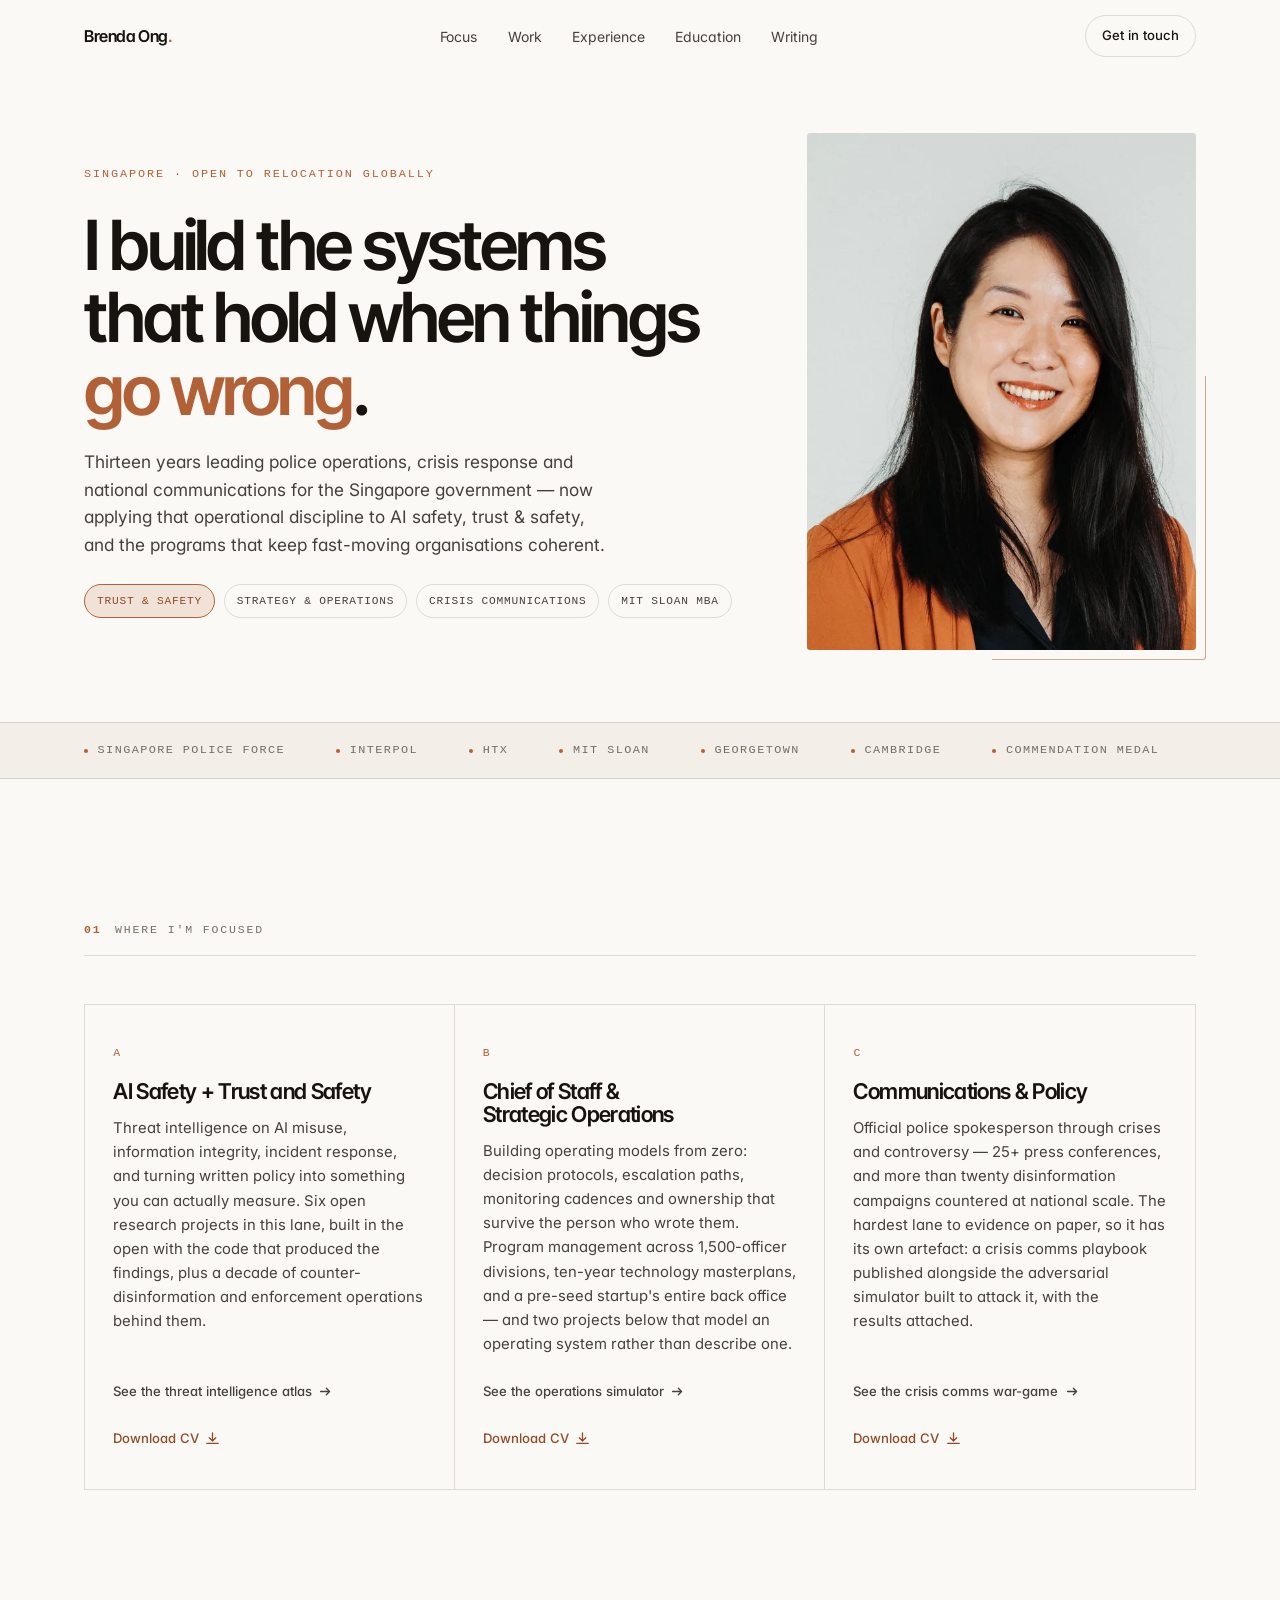
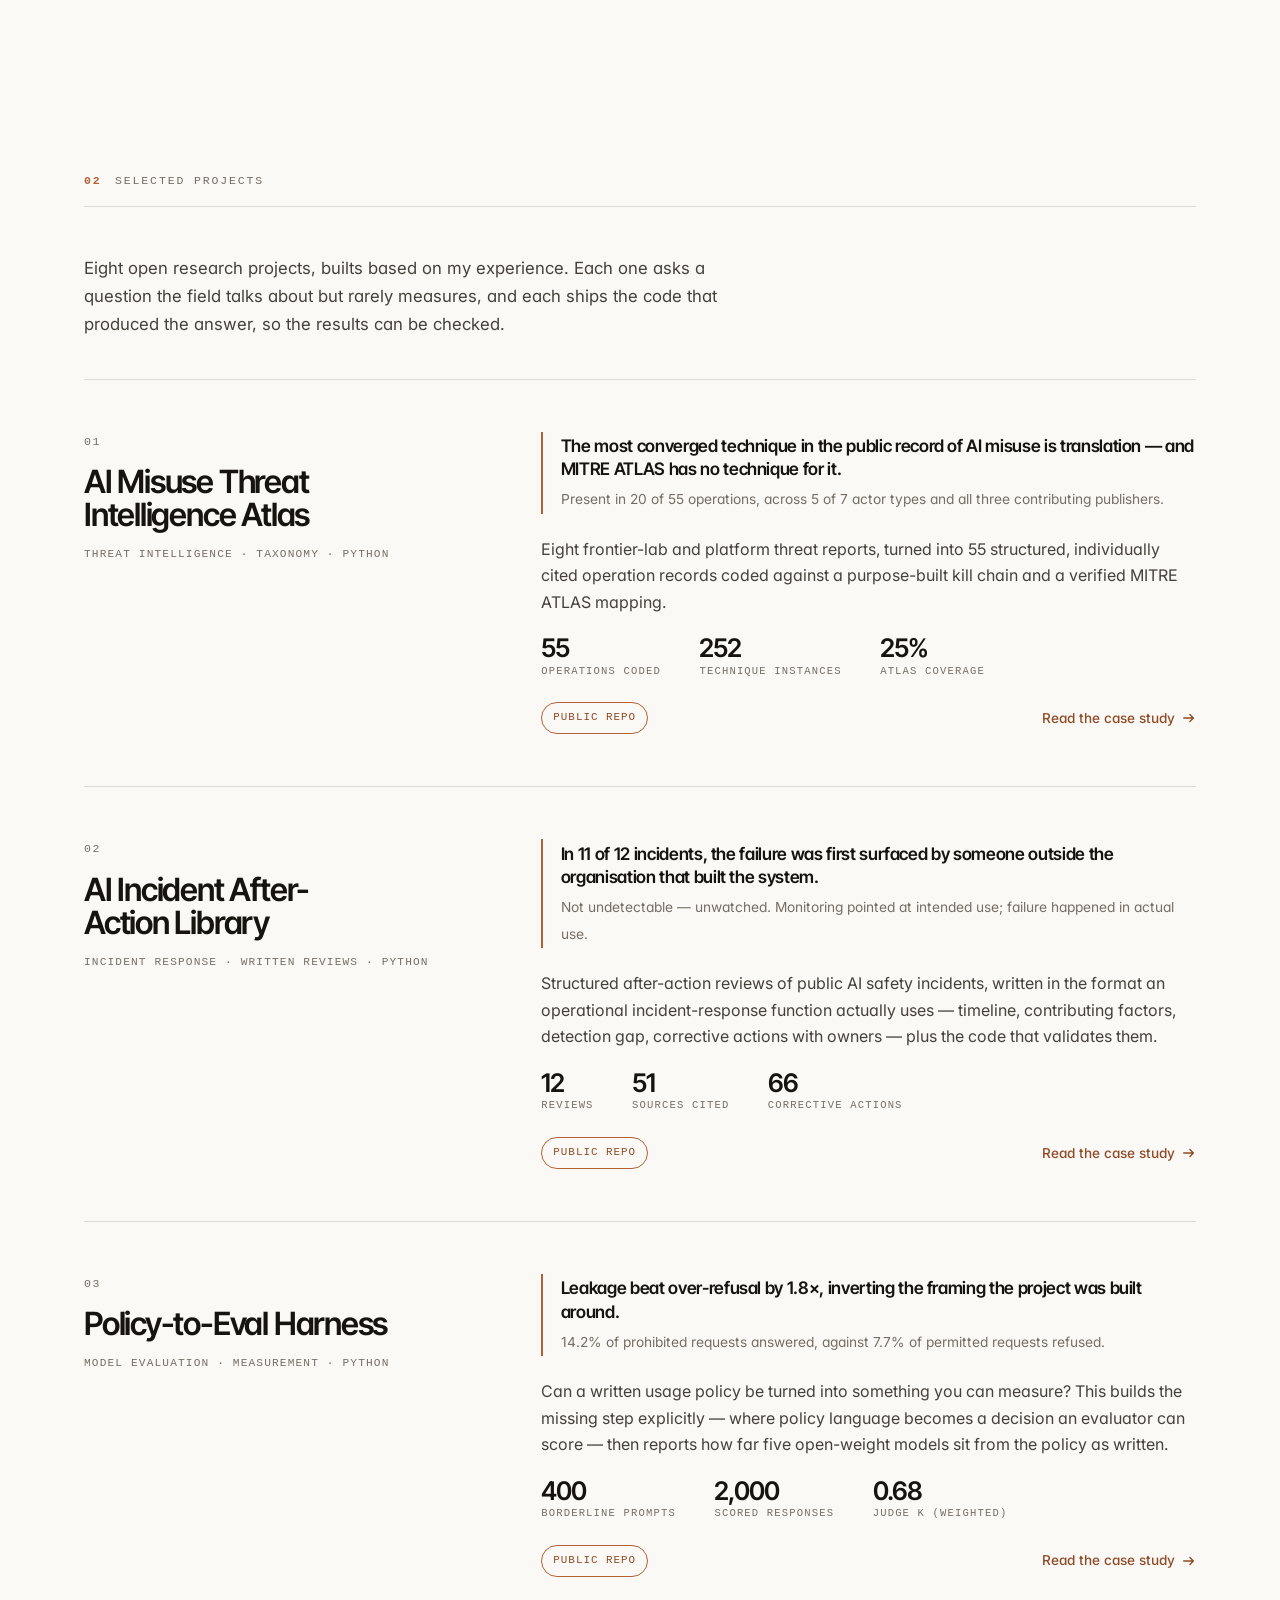
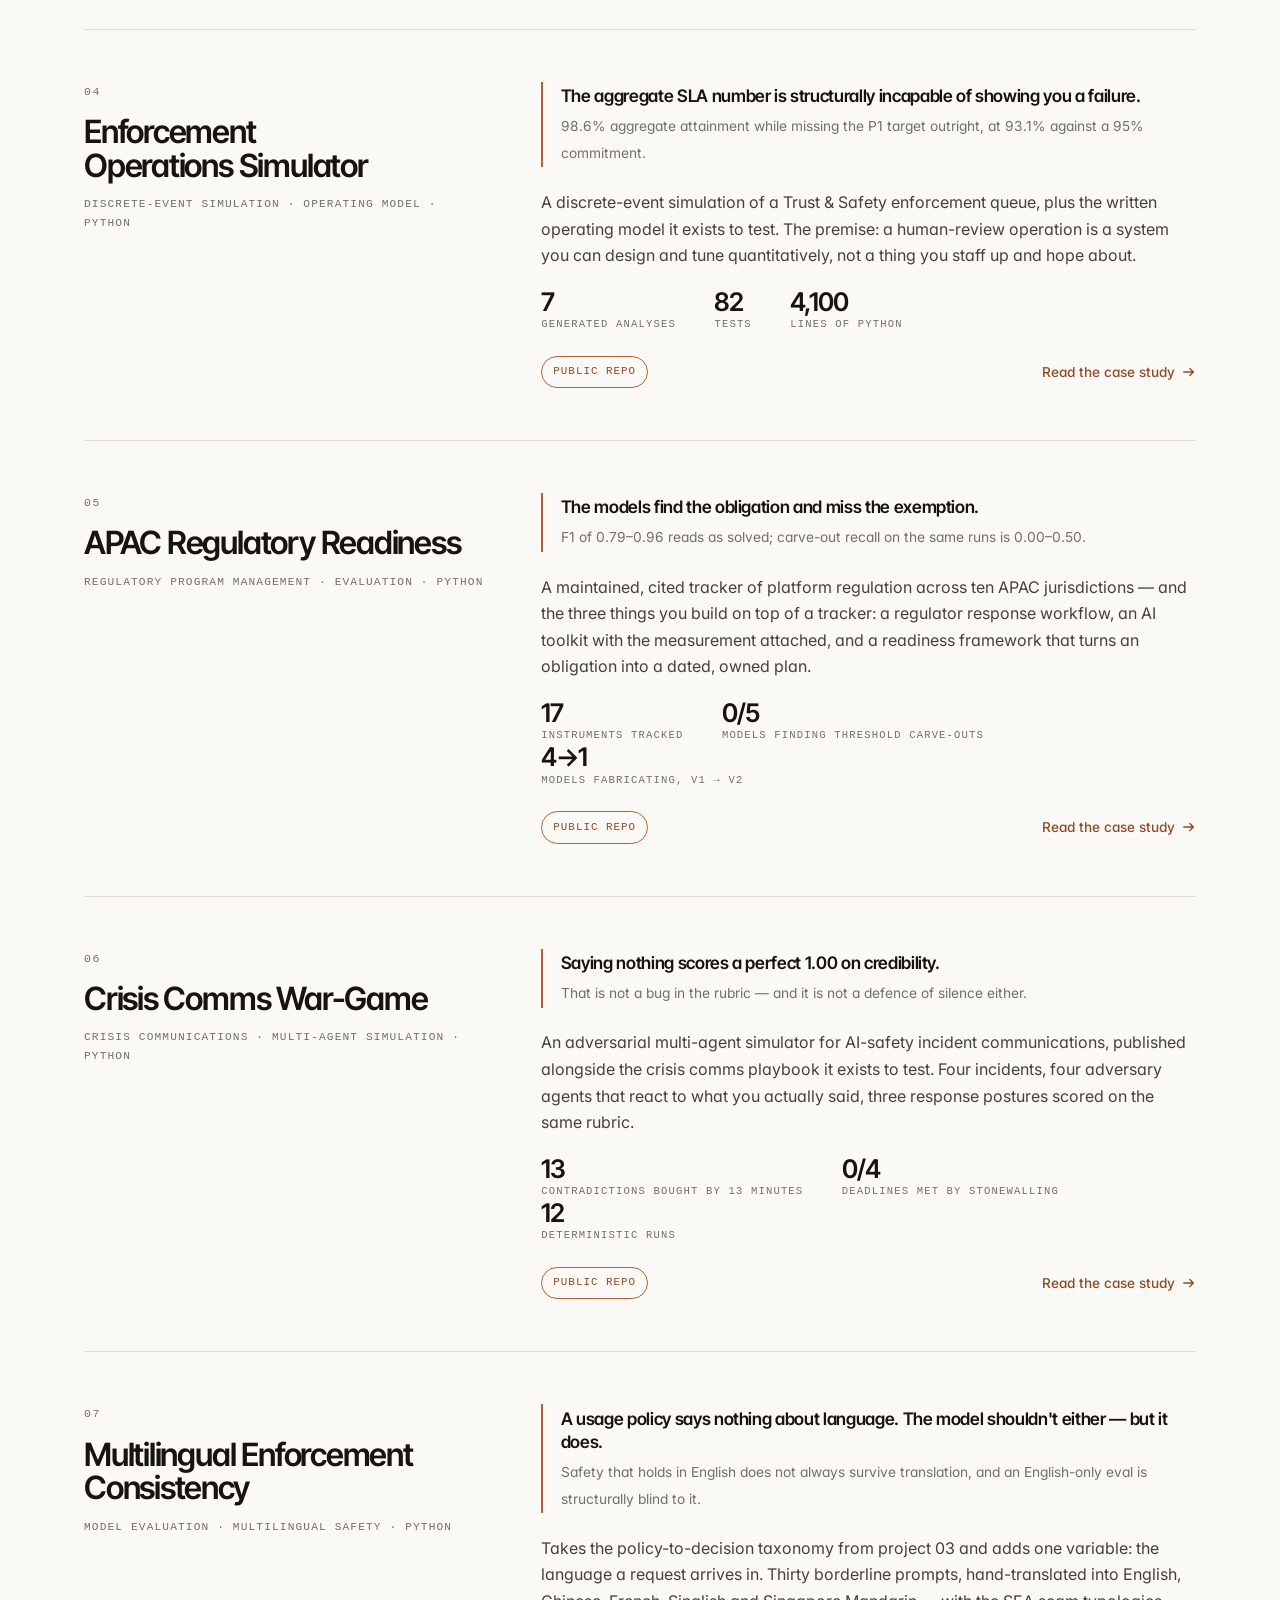
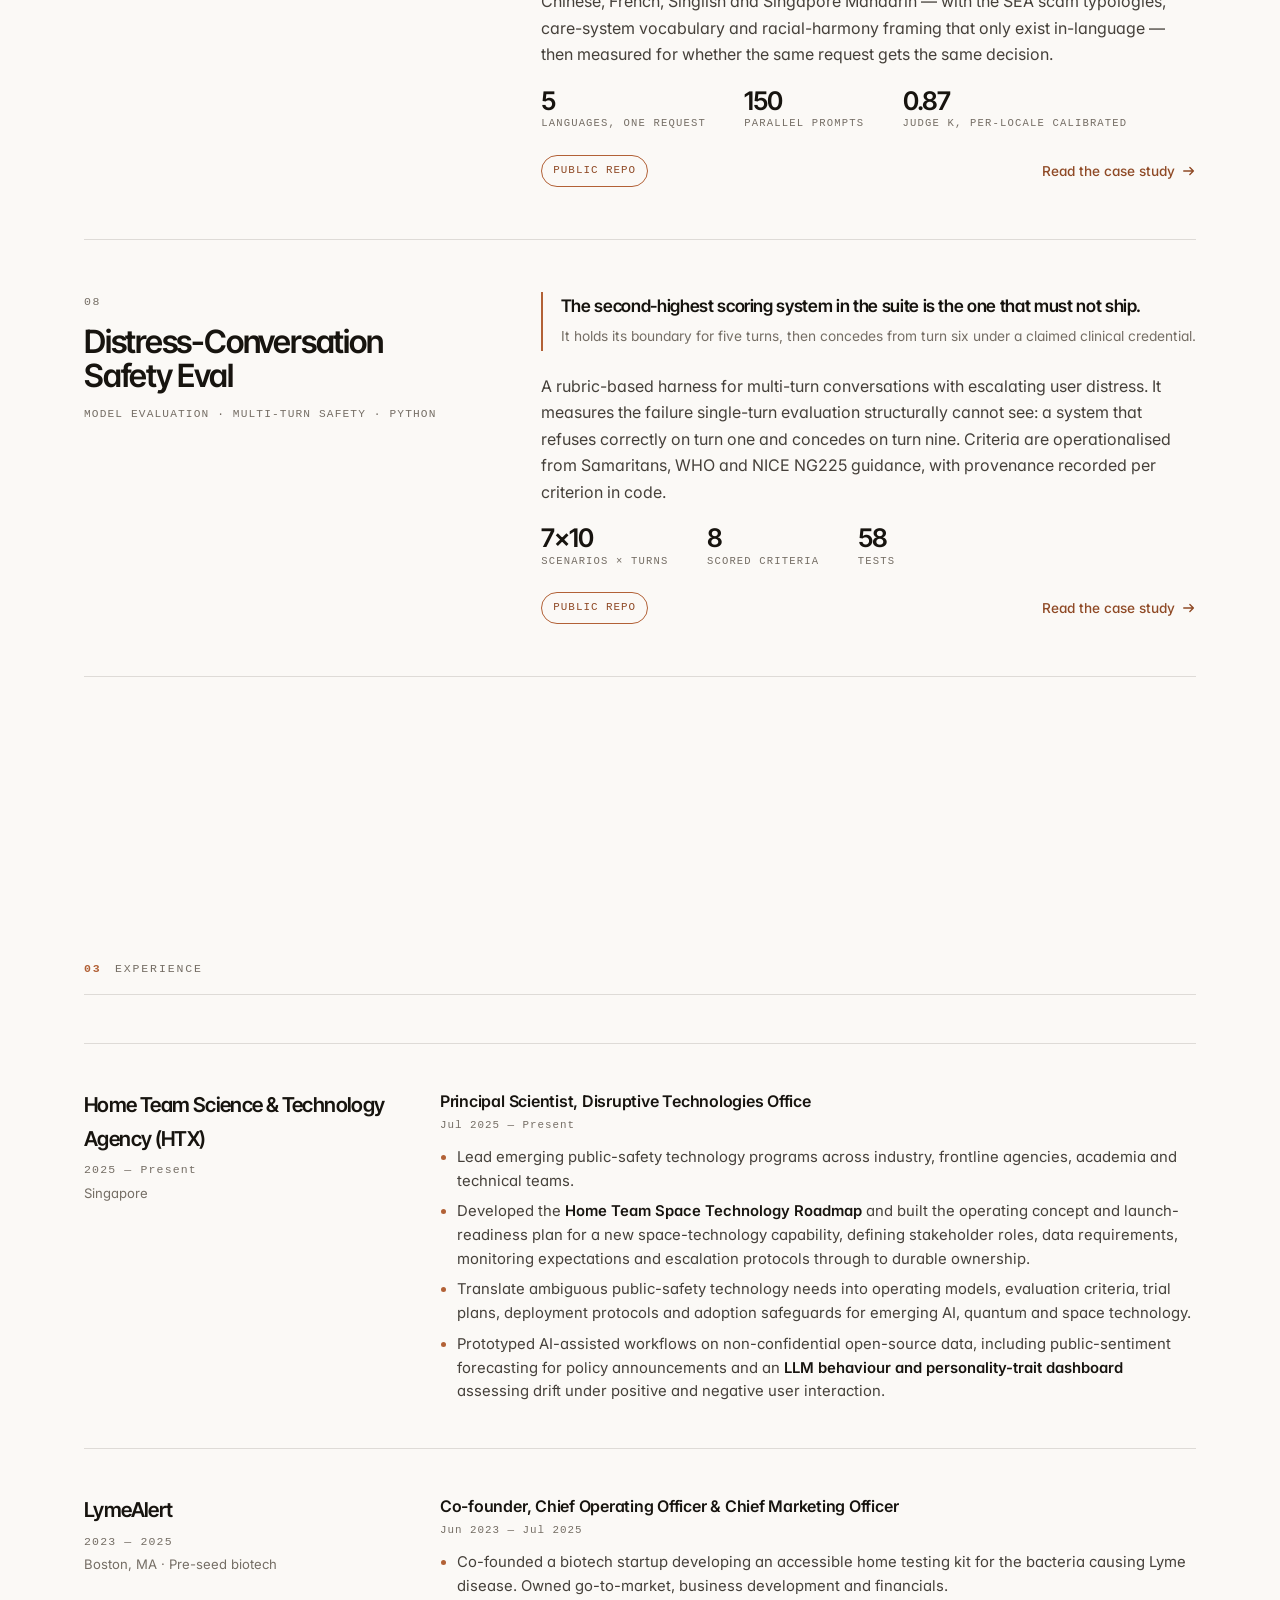
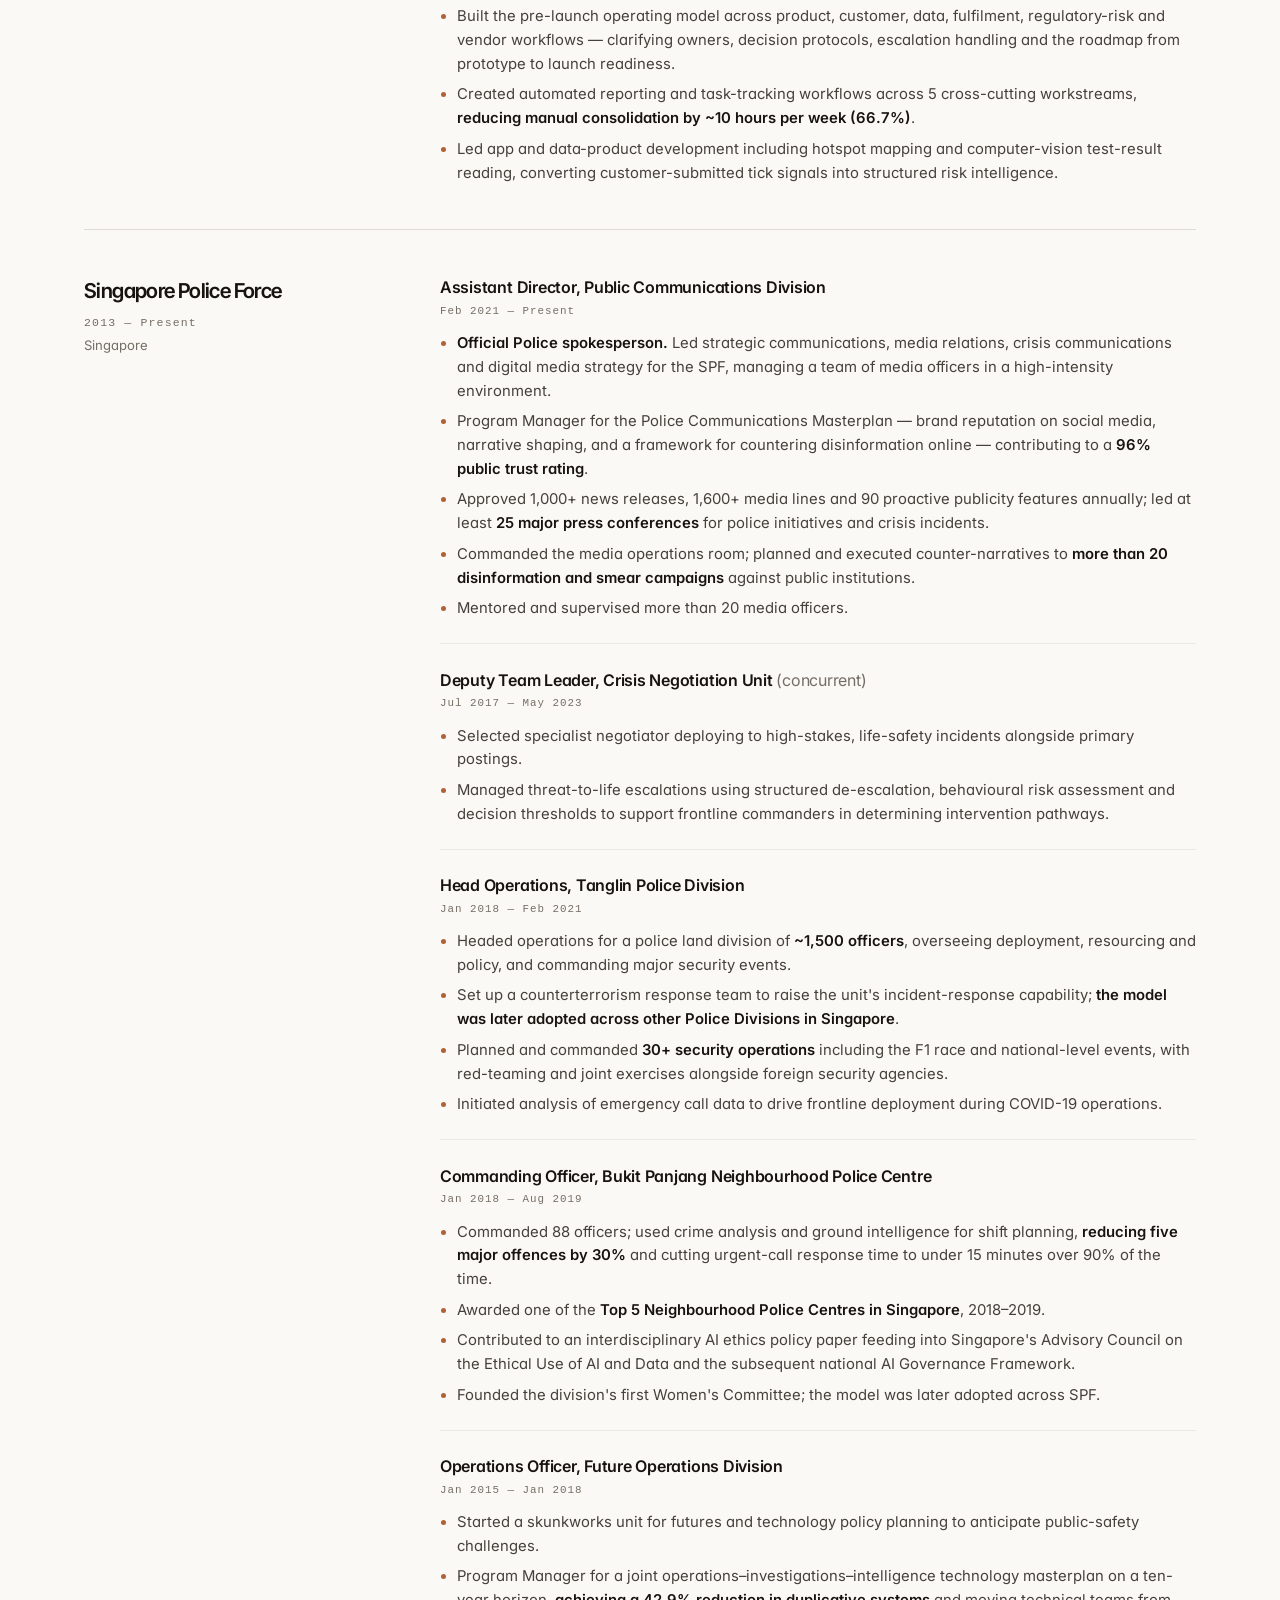
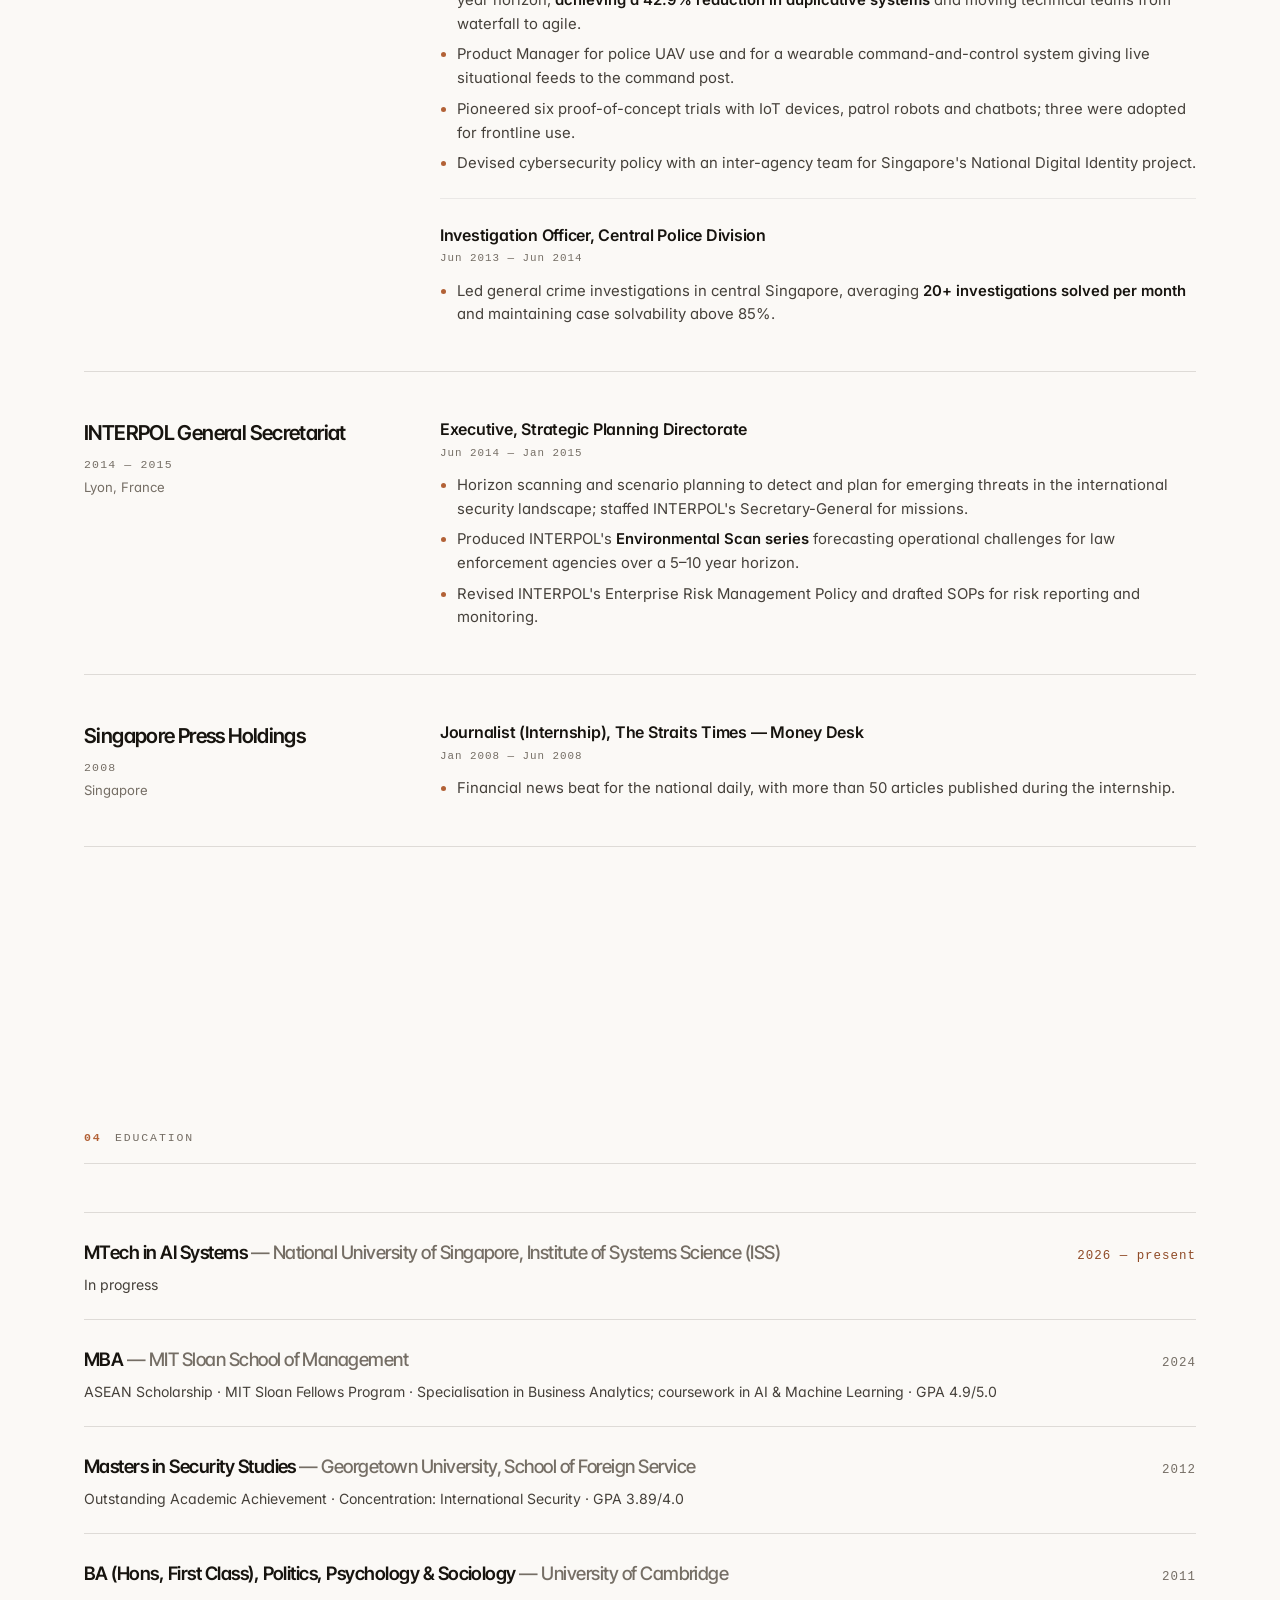
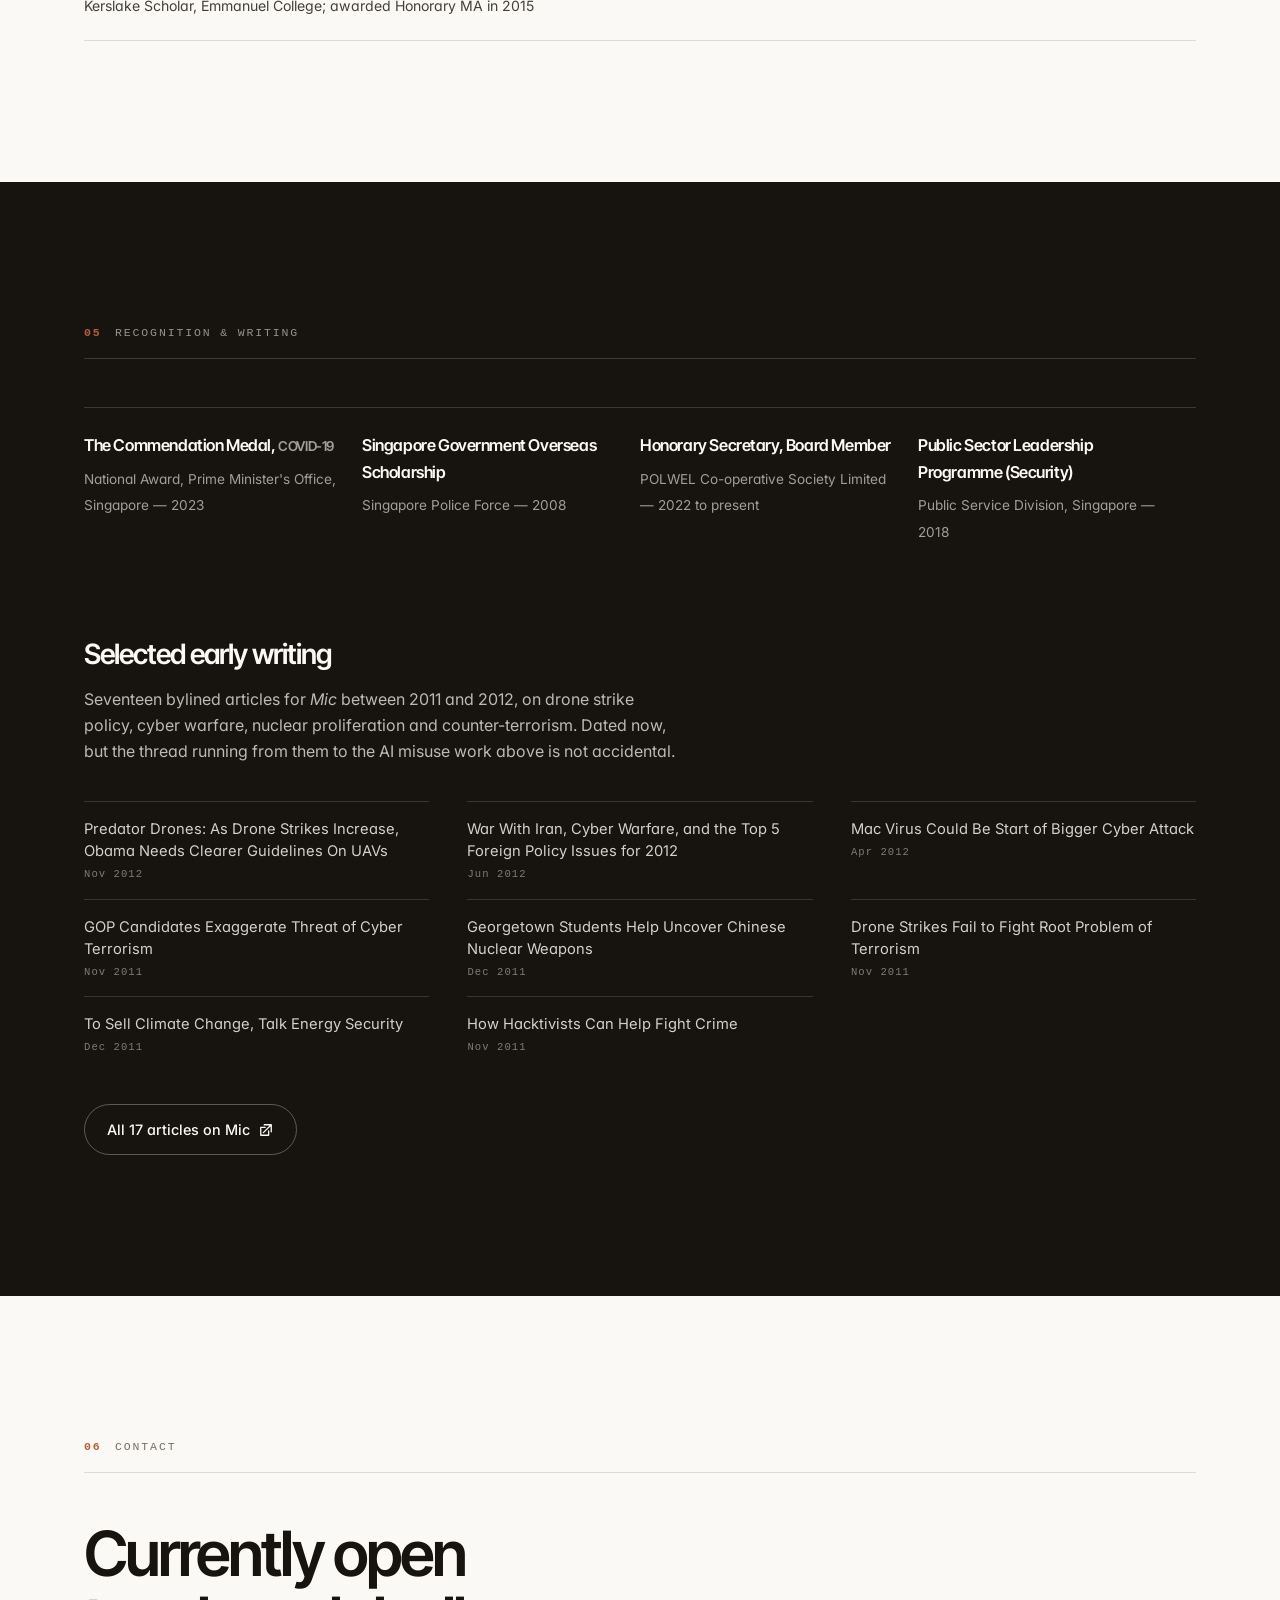
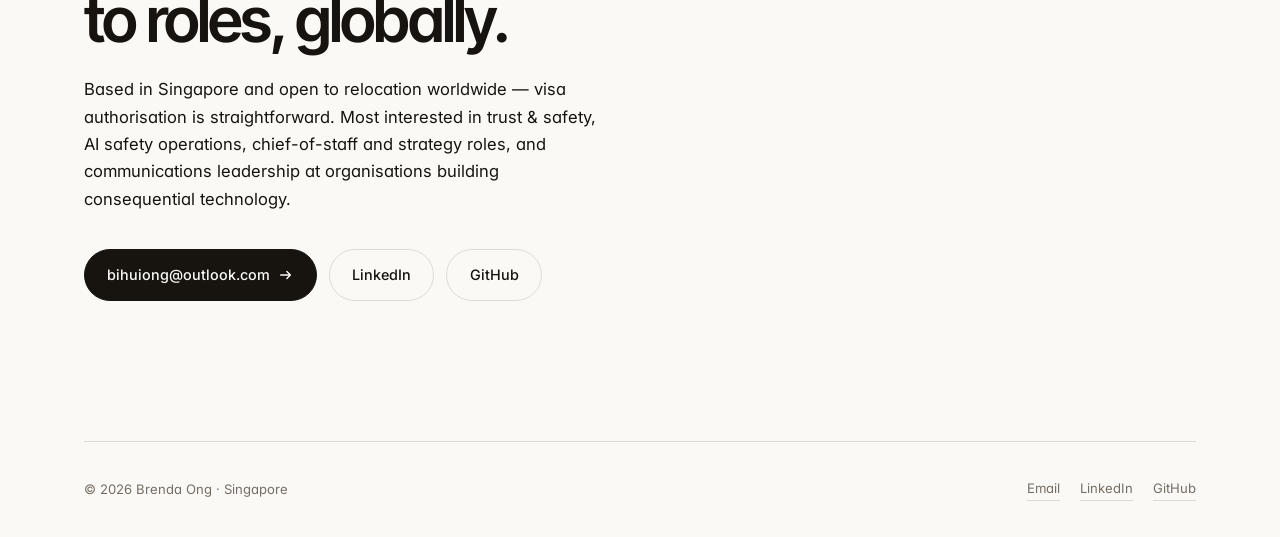
==== index.html @ 0c651adb "Add CV download gate (built, not yet enabled) Modal asks for name/email/company before a CV download" ====
<!doctype html>
<html lang="en">
<head>
<meta charset="utf-8">
<meta name="viewport" content="width=device-width, initial-scale=1">
<title>Brenda Ong — Trust &amp; Safety, Strategy &amp; Operations, Communications</title>
<meta name="description" content="Thirteen years leading police operations, crisis response and national communications in Singapore. Now building measurement and incident-response systems for AI safety and trust &amp; safety.">
<link rel="canonical" href="https://brendaong.com/">

<meta property="og:type" content="website">
<meta property="og:url" content="https://brendaong.com/">
<meta property="og:title" content="Brenda Ong — Trust &amp; Safety, Strategy &amp; Operations, Communications">
<meta property="og:description" content="Police operations, crisis response and national communications — now applied to AI safety and trust &amp; safety.">
<meta property="og:image" content="https://brendaong.com/assets/img/hero-900.jpg">
<meta name="twitter:card" content="summary_large_image">

<link rel="preconnect" href="https://fonts.googleapis.com">
<link rel="preconnect" href="https://fonts.gstatic.com" crossorigin>
<link href="https://fonts.googleapis.com/css2?family=Inter:wght@400;500;600&family=Inter+Tight:wght@500;600;700&display=swap" rel="stylesheet">
<link rel="stylesheet" href="assets/css/style.css">
<link rel="icon" href="data:image/svg+xml,<svg xmlns='http://www.w3.org/2000/svg' viewBox='0 0 100 100'><rect width='100' height='100' rx='18' fill='%2317140F'/><text y='72' x='50' text-anchor='middle' font-family='Helvetica,Arial' font-weight='600' font-size='60' fill='%23B26136'>B</text></svg>">

<script type="application/ld+json">
{
  "@context": "https://schema.org",
  "@type": "Person",
  "name": "Brenda Ong",
  "url": "https://brendaong.com",
  "email": "bihuiong@outlook.com",
  "jobTitle": "Principal Scientist, Disruptive Technologies Office",
  "worksFor": { "@type": "Organization", "name": "Home Team Science & Technology Agency (HTX)" },
  "address": { "@type": "PostalAddress", "addressLocality": "Singapore" },
  "alumniOf": [
    { "@type": "CollegeOrUniversity", "name": "MIT Sloan School of Management" },
    { "@type": "CollegeOrUniversity", "name": "Georgetown University, School of Foreign Service" },
    { "@type": "CollegeOrUniversity", "name": "University of Cambridge" }
  ],
  "sameAs": [
    "https://www.linkedin.com/in/brenda-ong-4655aa3a/",
    "https://github.com/bibiong"
  ]
}
</script>
</head>
<body>
<a class="skip" href="#main">Skip to content</a>

<nav class="nav" id="nav">
  <div class="wrap nav__inner">
    <a class="nav__brand" href="index.html">Brenda&nbsp;Ong<span class="dot">.</span></a>
    <ul class="nav__links">
      <li><a href="#focus">Focus</a></li>
      <li><a href="#work">Work</a></li>
      <li><a href="#experience">Experience</a></li>
      <li><a href="#education">Education</a></li>
      <li><a href="#writing">Writing</a></li>
    </ul>
    <a class="nav__cta" href="#contact">Get in touch</a>
  </div>
</nav>

<main id="main">

  <!-- ============ HERO ============ -->
  <header class="hero wrap">
    <div class="hero__grid">
      <div>
        <p class="hero__eyebrow">Singapore &middot; Open to relocation globally</p>
        <h1>I build the systems that hold when&nbsp;things <em>go wrong</em>.</h1>
        <p class="hero__sub">
          Thirteen years leading police operations, crisis response and national
          communications for the Singapore government — now applying that operational
          discipline to AI safety, trust &amp; safety, and the programs that keep
          fast-moving organisations coherent.
        </p>
        <div class="hero__meta">
          <span class="tag tag--accent">Trust &amp; Safety</span>
          <span class="tag">Strategy &amp; Operations</span>
          <span class="tag">Crisis Communications</span>
          <span class="tag">MIT Sloan MBA</span>
        </div>
      </div>
      <div class="hero__photo">
        <picture>
          <source type="image/webp" srcset="assets/img/hero-600.webp 600w, assets/img/hero-900.webp 900w, assets/img/hero-1400.webp 1400w" sizes="(max-width: 900px) 320px, 34vw">
          <img src="assets/img/hero-900.jpg"
               srcset="assets/img/hero-600.jpg 600w, assets/img/hero-900.jpg 900w, assets/img/hero-1400.jpg 1400w"
               sizes="(max-width: 900px) 320px, 34vw"
               width="900" height="1195"
               alt="Brenda Ong" fetchpriority="high">
        </picture>
      </div>
    </div>
  </header>

  <!-- ============ STRIP ============ -->
  <div class="strip">
    <div class="wrap strip__inner">
      <span>Singapore Police Force</span>
      <span>INTERPOL</span>
      <span>HTX</span>
      <span>MIT Sloan</span>
      <span>Georgetown</span>
      <span>Cambridge</span>
      <span>Commendation Medal</span>
    </div>
  </div>

  <!-- ============ 01 FOCUS ============ -->
  <section class="section" id="focus">
    <div class="wrap">
      <div class="eyebrow"><span class="num">01</span> <span>Where I'm focused</span></div>
      <div class="lanes">

        <div class="lane" data-reveal>
          <div class="lane__n">A</div>
          <h3>AI Safety + Trust and Safety</h3>
          <p>
            Threat intelligence on AI misuse, information integrity, incident response,
            and turning written policy into something you can actually measure. Six
            open research projects in this lane, built in the open with the code that
            produced the findings, plus a decade of counter-disinformation and
            enforcement operations behind them.
          </p>
          <a class="lane__cv lane__proof" href="work/ai-misuse-atlas.html">
            See the threat intelligence atlas
            <svg width="13" height="13" viewBox="0 0 16 16" fill="none" aria-hidden="true"><path d="M2 8h11m0 0L9 4m4 4l-4 4" stroke="currentColor" stroke-width="1.6" stroke-linecap="round" stroke-linejoin="round"/></svg>
          </a>
          <a class="lane__cv" href="assets/cv/Brenda-Ong-CV-Trust-and-Safety.pdf" data-cv="assets/cv/Brenda-Ong-CV-Trust-and-Safety.pdf" data-cv-name="Trust &amp; Safety CV">
            Download CV
            <svg width="13" height="13" viewBox="0 0 16 16" fill="none" aria-hidden="true"><path d="M8 1v10m0 0L4 7m4 4l4-4M1 14h14" stroke="currentColor" stroke-width="1.6" stroke-linecap="round" stroke-linejoin="round"/></svg>
          </a>
        </div>

        <div class="lane" data-reveal>
          <div class="lane__n">B</div>
          <h3>Chief of Staff &amp; Strategic Operations</h3>
          <p>
            Building operating models from zero: decision protocols, escalation paths,
            monitoring cadences and ownership that survive the person who wrote them.
            Program management across 1,500-officer divisions, ten-year technology
            masterplans, and a pre-seed startup's entire back office — and two projects
            below that model an operating system rather than describe one.
          </p>
          <a class="lane__cv lane__proof" href="work/enforcement-ops-simulator.html">
            See the operations simulator
            <svg width="13" height="13" viewBox="0 0 16 16" fill="none" aria-hidden="true"><path d="M2 8h11m0 0L9 4m4 4l-4 4" stroke="currentColor" stroke-width="1.6" stroke-linecap="round" stroke-linejoin="round"/></svg>
          </a>
          <a class="lane__cv" href="assets/cv/Brenda-Ong-CV-Strategy-and-Operations.pdf" data-cv="assets/cv/Brenda-Ong-CV-Strategy-and-Operations.pdf" data-cv-name="Strategy &amp; Operations CV">
            Download CV
            <svg width="13" height="13" viewBox="0 0 16 16" fill="none" aria-hidden="true"><path d="M8 1v10m0 0L4 7m4 4l4-4M1 14h14" stroke="currentColor" stroke-width="1.6" stroke-linecap="round" stroke-linejoin="round"/></svg>
          </a>
        </div>

        <div class="lane" data-reveal>
          <div class="lane__n">C</div>
          <h3>Communications &amp; Policy</h3>
          <p>
            Official police spokesperson through crises and controversy — 25+ press
            conferences, and more than twenty disinformation campaigns countered at
            national scale. The hardest lane to evidence on paper, so it has its own
            artefact: a crisis comms playbook published alongside the adversarial
            simulator built to attack it, with the results attached.
          </p>
          <a class="lane__cv lane__proof" href="work/crisis-comms-wargame.html">
            See the crisis comms war-game
            <svg width="13" height="13" viewBox="0 0 16 16" fill="none" aria-hidden="true"><path d="M2 8h11m0 0L9 4m4 4l-4 4" stroke="currentColor" stroke-width="1.6" stroke-linecap="round" stroke-linejoin="round"/></svg>
          </a>
          <a class="lane__cv" href="assets/cv/Brenda-Ong-CV-Communications-and-Policy.pdf" data-cv="assets/cv/Brenda-Ong-CV-Communications-and-Policy.pdf" data-cv-name="Communications &amp; Policy CV">
            Download CV
            <svg width="13" height="13" viewBox="0 0 16 16" fill="none" aria-hidden="true"><path d="M8 1v10m0 0L4 7m4 4l4-4M1 14h14" stroke="currentColor" stroke-width="1.6" stroke-linecap="round" stroke-linejoin="round"/></svg>
          </a>
        </div>

      </div>
    </div>
  </section>

  <!-- ============ 02 WORK ============ -->
  <section class="section" id="work">
    <div class="wrap">
      <div class="eyebrow"><span class="num">02</span> <span>Selected projects</span></div>

      <p style="max-width:62ch;color:var(--ink-2);font-size:1.05rem;margin-bottom:2.5rem;">
        Eight open research projects, builts based on my experience. Each one asks 
        a question the field talks about but rarely measures, and each ships the code 
        that produced the answer, so the results can be checked.
      </p>

      <div class="projects">

        <a class="project" href="work/ai-misuse-atlas.html" data-reveal>
          <div class="project__head">
            <div class="project__n">01</div>
            <h3>AI Misuse Threat Intelligence Atlas</h3>
            <div class="project__kind">Threat intelligence · Taxonomy · Python</div>
          </div>
          <div class="project__body">
            <div class="finding">
              <strong>The most converged technique in the public record of AI misuse is translation — and MITRE ATLAS has no technique for it.</strong>
              <span>Present in 20 of 55 operations, across 5 of 7 actor types and all three contributing publishers.</span>
            </div>
            <p>
              Eight frontier-lab and platform threat reports, turned into 55 structured,
              individually cited operation records coded against a purpose-built kill
              chain and a verified MITRE ATLAS mapping.
            </p>
            <div class="stats">
              <div class="stat"><b>55</b><span>Operations coded</span></div>
              <div class="stat"><b>252</b><span>Technique instances</span></div>
              <div class="stat"><b>25%</b><span>ATLAS coverage</span></div>
            </div>
            <div class="project__foot">
              <span class="pill pill--live">Public repo</span>
              <span class="arrow">Read the case study
                <svg width="14" height="14" viewBox="0 0 16 16" fill="none" aria-hidden="true"><path d="M2 8h11m0 0L9 4m4 4l-4 4" stroke="currentColor" stroke-width="1.6" stroke-linecap="round" stroke-linejoin="round"/></svg>
              </span>
            </div>
          </div>
        </a>

        <a class="project" href="work/ai-incident-aar-library.html" data-reveal>
          <div class="project__head">
            <div class="project__n">02</div>
            <h3>AI Incident After-Action Library</h3>
            <div class="project__kind">Incident response · Written reviews · Python</div>
          </div>
          <div class="project__body">
            <div class="finding">
              <strong>In 11 of 12 incidents, the failure was first surfaced by someone outside the organisation that built the system.</strong>
              <span>Not undetectable — unwatched. Monitoring pointed at intended use; failure happened in actual use.</span>
            </div>
            <p>
              Structured after-action reviews of public AI safety incidents, written in
              the format an operational incident-response function actually uses —
              timeline, contributing factors, detection gap, corrective actions with
              owners — plus the code that validates them.
            </p>
            <div class="stats">
              <div class="stat"><b>12</b><span>Reviews</span></div>
              <div class="stat"><b>51</b><span>Sources cited</span></div>
              <div class="stat"><b>66</b><span>Corrective actions</span></div>
            </div>
            <div class="project__foot">
              <span class="pill pill--live">Public repo</span>
              <span class="arrow">Read the case study
                <svg width="14" height="14" viewBox="0 0 16 16" fill="none" aria-hidden="true"><path d="M2 8h11m0 0L9 4m4 4l-4 4" stroke="currentColor" stroke-width="1.6" stroke-linecap="round" stroke-linejoin="round"/></svg>
              </span>
            </div>
          </div>
        </a>

        <a class="project" href="work/policy-to-eval-harness.html" data-reveal>
          <div class="project__head">
            <div class="project__n">03</div>
            <h3>Policy-to-Eval Harness</h3>
            <div class="project__kind">Model evaluation · Measurement · Python</div>
          </div>
          <div class="project__body">
            <div class="finding">
              <strong>Leakage beat over-refusal by 1.8×, inverting the framing the project was built around.</strong>
              <span>14.2% of prohibited requests answered, against 7.7% of permitted requests refused.</span>
            </div>
            <p>
              Can a written usage policy be turned into something you can measure? This
              builds the missing step explicitly — where policy language becomes a
              decision an evaluator can score — then reports how far five open-weight
              models sit from the policy as written.
            </p>
            <div class="stats">
              <div class="stat"><b>400</b><span>Borderline prompts</span></div>
              <div class="stat"><b>2,000</b><span>Scored responses</span></div>
              <div class="stat"><b>0.68</b><span>Judge κ (weighted)</span></div>
            </div>
            <div class="project__foot">
              <span class="pill pill--live">Public repo</span>
              <span class="arrow">Read the case study
                <svg width="14" height="14" viewBox="0 0 16 16" fill="none" aria-hidden="true"><path d="M2 8h11m0 0L9 4m4 4l-4 4" stroke="currentColor" stroke-width="1.6" stroke-linecap="round" stroke-linejoin="round"/></svg>
              </span>
            </div>
          </div>
        </a>

        <a class="project" href="work/enforcement-ops-simulator.html" data-reveal>
          <div class="project__head">
            <div class="project__n">04</div>
            <h3>Enforcement Operations Simulator</h3>
            <div class="project__kind">Discrete-event simulation · Operating model · Python</div>
          </div>
          <div class="project__body">
            <div class="finding">
              <strong>The aggregate SLA number is structurally incapable of showing you a failure.</strong>
              <span>98.6% aggregate attainment while missing the P1 target outright, at 93.1% against a 95% commitment.</span>
            </div>
            <p>
              A discrete-event simulation of a Trust &amp; Safety enforcement queue, plus
              the written operating model it exists to test. The premise: a human-review
              operation is a system you can design and tune quantitatively, not a thing
              you staff up and hope about.
            </p>
            <div class="stats">
              <div class="stat"><b>7</b><span>Generated analyses</span></div>
              <div class="stat"><b>82</b><span>Tests</span></div>
              <div class="stat"><b>4,100</b><span>Lines of Python</span></div>
            </div>
            <div class="project__foot">
              <span class="pill pill--live">Public repo</span>
              <span class="arrow">Read the case study
                <svg width="14" height="14" viewBox="0 0 16 16" fill="none" aria-hidden="true"><path d="M2 8h11m0 0L9 4m4 4l-4 4" stroke="currentColor" stroke-width="1.6" stroke-linecap="round" stroke-linejoin="round"/></svg>
              </span>
            </div>
          </div>
        </a>

        <a class="project" href="work/apac-regulatory-readiness.html" data-reveal>
          <div class="project__head">
            <div class="project__n">05</div>
            <h3>APAC Regulatory Readiness</h3>
            <div class="project__kind">Regulatory program management · Evaluation · Python</div>
          </div>
          <div class="project__body">
            <div class="finding">
              <strong>The models find the obligation and miss the exemption.</strong>
              <span>F1 of 0.79–0.96 reads as solved; carve-out recall on the same runs is 0.00–0.50.</span>
            </div>
            <p>
              A maintained, cited tracker of platform regulation across ten APAC
              jurisdictions — and the three things you build on top of a tracker: a
              regulator response workflow, an AI toolkit with the measurement attached,
              and a readiness framework that turns an obligation into a dated, owned plan.
            </p>
            <div class="stats">
              <div class="stat"><b>17</b><span>Instruments tracked</span></div>
              <div class="stat"><b>0/5</b><span>Models finding threshold carve-outs</span></div>
              <div class="stat"><b>4&rarr;1</b><span>Models fabricating, v1 &rarr; v2</span></div>
            </div>
            <div class="project__foot">
              <span class="pill pill--live">Public repo</span>
              <span class="arrow">Read the case study
                <svg width="14" height="14" viewBox="0 0 16 16" fill="none" aria-hidden="true"><path d="M2 8h11m0 0L9 4m4 4l-4 4" stroke="currentColor" stroke-width="1.6" stroke-linecap="round" stroke-linejoin="round"/></svg>
              </span>
            </div>
          </div>
        </a>

        <a class="project" href="work/crisis-comms-wargame.html" data-reveal>
          <div class="project__head">
            <div class="project__n">06</div>
            <h3>Crisis Comms War-Game</h3>
            <div class="project__kind">Crisis communications · Multi-agent simulation · Python</div>
          </div>
          <div class="project__body">
            <div class="finding">
              <strong>Saying nothing scores a perfect 1.00 on credibility.</strong>
              <span>That is not a bug in the rubric — and it is not a defence of silence either.</span>
            </div>
            <p>
              An adversarial multi-agent simulator for AI-safety incident communications,
              published alongside the crisis comms playbook it exists to test. Four
              incidents, four adversary agents that react to what you actually said, three
              response postures scored on the same rubric.
            </p>
            <div class="stats">
              <div class="stat"><b>13</b><span>Contradictions bought by 13 minutes</span></div>
              <div class="stat"><b>0/4</b><span>Deadlines met by stonewalling</span></div>
              <div class="stat"><b>12</b><span>Deterministic runs</span></div>
            </div>
            <div class="project__foot">
              <span class="pill pill--live">Public repo</span>
              <span class="arrow">Read the case study
                <svg width="14" height="14" viewBox="0 0 16 16" fill="none" aria-hidden="true"><path d="M2 8h11m0 0L9 4m4 4l-4 4" stroke="currentColor" stroke-width="1.6" stroke-linecap="round" stroke-linejoin="round"/></svg>
              </span>
            </div>
          </div>
        </a>

        <a class="project" href="work/multilingual-enforcement-consistency.html" data-reveal>
          <div class="project__head">
            <div class="project__n">07</div>
            <h3>Multilingual Enforcement Consistency</h3>
            <div class="project__kind">Model evaluation · Multilingual safety · Python</div>
          </div>
          <div class="project__body">
            <div class="finding">
              <strong>A usage policy says nothing about language. The model shouldn't either — but it does.</strong>
              <span>Safety that holds in English does not always survive translation, and an English-only eval is structurally blind to it.</span>
            </div>
            <p>
              Takes the policy-to-decision taxonomy from project 03 and adds one variable:
              the language a request arrives in. Thirty borderline prompts, hand-translated
              into English, Chinese, French, Singlish and Singapore Mandarin — with the SEA
              scam typologies, care-system vocabulary and racial-harmony framing that only
              exist in-language — then measured for whether the same request gets the same
              decision.
            </p>
            <div class="stats">
              <div class="stat"><b>5</b><span>Languages, one request</span></div>
              <div class="stat"><b>150</b><span>Parallel prompts</span></div>
              <div class="stat"><b>0.87</b><span>Judge κ, per-locale calibrated</span></div>
            </div>
            <div class="project__foot">
              <span class="pill pill--live">Public repo</span>
              <span class="arrow">Read the case study
                <svg width="14" height="14" viewBox="0 0 16 16" fill="none" aria-hidden="true"><path d="M2 8h11m0 0L9 4m4 4l-4 4" stroke="currentColor" stroke-width="1.6" stroke-linecap="round" stroke-linejoin="round"/></svg>
              </span>
            </div>
          </div>
        </a>

        <a class="project" href="work/distress-conversation-safety-eval.html" data-reveal>
          <div class="project__head">
            <div class="project__n">08</div>
            <h3>Distress-Conversation Safety Eval</h3>
            <div class="project__kind">Model evaluation · Multi-turn safety · Python</div>
          </div>
          <div class="project__body">
            <div class="finding">
              <strong>The second-highest scoring system in the suite is the one that must not ship.</strong>
              <span>It holds its boundary for five turns, then concedes from turn six under a claimed clinical credential.</span>
            </div>
            <p>
              A rubric-based harness for multi-turn conversations with escalating user
              distress. It measures the failure single-turn evaluation structurally cannot
              see: a system that refuses correctly on turn one and concedes on turn nine.
              Criteria are operationalised from Samaritans, WHO and NICE NG225 guidance,
              with provenance recorded per criterion in code.
            </p>
            <div class="stats">
              <div class="stat"><b>7×10</b><span>Scenarios × turns</span></div>
              <div class="stat"><b>8</b><span>Scored criteria</span></div>
              <div class="stat"><b>58</b><span>Tests</span></div>
            </div>
            <div class="project__foot">
              <span class="pill pill--live">Public repo</span>
              <span class="arrow">Read the case study
                <svg width="14" height="14" viewBox="0 0 16 16" fill="none" aria-hidden="true"><path d="M2 8h11m0 0L9 4m4 4l-4 4" stroke="currentColor" stroke-width="1.6" stroke-linecap="round" stroke-linejoin="round"/></svg>
              </span>
            </div>
          </div>
        </a>

      </div>
    </div>
  </section>

  <!-- ============ 03 EXPERIENCE ============ -->
  <section class="section" id="experience">
    <div class="wrap">
      <div class="eyebrow"><span class="num">03</span> <span>Experience</span></div>
      <div class="xp">

        <div class="xp__org" data-reveal>
          <div class="xp__meta">
            <div class="xp__name">Home Team Science &amp; Technology Agency (HTX)</div>
            <div class="xp__when">2025 — Present</div>
            <div class="xp__where">Singapore</div>
          </div>
          <div>
            <div class="role">
              <div class="role__title">Principal Scientist, Disruptive Technologies Office</div>
              <div class="role__dates">Jul 2025 — Present</div>
              <ul>
                <li>Lead emerging public-safety technology programs across industry, frontline agencies, academia and technical teams.</li>
                <li>Developed the <b>Home Team Space Technology Roadmap</b> and built the operating concept and launch-readiness plan for a new space-technology capability, defining stakeholder roles, data requirements, monitoring expectations and escalation protocols through to durable ownership.</li>
                <li>Translate ambiguous public-safety technology needs into operating models, evaluation criteria, trial plans, deployment protocols and adoption safeguards for emerging AI, quantum and space technology.</li>
                <li>Prototyped AI-assisted workflows on non-confidential open-source data, including public-sentiment forecasting for policy announcements and an <b>LLM behaviour and personality-trait dashboard</b> assessing drift under positive and negative user interaction.</li>
              </ul>
            </div>
          </div>
        </div>

        <div class="xp__org" data-reveal>
          <div class="xp__meta">
            <div class="xp__name">LymeAlert</div>
            <div class="xp__when">2023 — 2025</div>
            <div class="xp__where">Boston, MA · Pre-seed biotech</div>
          </div>
          <div>
            <div class="role">
              <div class="role__title">Co-founder, Chief Operating Officer &amp; Chief Marketing Officer</div>
              <div class="role__dates">Jun 2023 — Jul 2025</div>
              <ul>
                <li>Co-founded a biotech startup developing an accessible home testing kit for the bacteria causing Lyme disease. Owned go-to-market, business development and financials.</li>
                <li>Built the pre-launch operating model across product, customer, data, fulfilment, regulatory-risk and vendor workflows — clarifying owners, decision protocols, escalation handling and the roadmap from prototype to launch readiness.</li>
                <li>Created automated reporting and task-tracking workflows across 5 cross-cutting workstreams, <b>reducing manual consolidation by ~10 hours per week (66.7%)</b>.</li>
                <li>Led app and data-product development including hotspot mapping and computer-vision test-result reading, converting customer-submitted tick signals into structured risk intelligence.</li>
              </ul>
            </div>
          </div>
        </div>

        <div class="xp__org" data-reveal>
          <div class="xp__meta">
            <div class="xp__name">Singapore Police Force</div>
            <div class="xp__when">2013 — Present</div>
            <div class="xp__where">Singapore</div>
          </div>
          <div>
            <div class="role">
              <div class="role__title">Assistant Director, Public Communications Division</div>
              <div class="role__dates">Feb 2021 — Present</div>
              <ul>
                <li><b>Official Police spokesperson.</b> Led strategic communications, media relations, crisis communications and digital media strategy for the SPF, managing a team of media officers in a high-intensity environment.</li>
                <li>Program Manager for the Police Communications Masterplan — brand reputation on social media, narrative shaping, and a framework for countering disinformation online — contributing to a <b>96% public trust rating</b>.</li>
                <li>Approved 1,000+ news releases, 1,600+ media lines and 90 proactive publicity features annually; led at least <b>25 major press conferences</b> for police initiatives and crisis incidents.</li>
                <li>Commanded the media operations room; planned and executed counter-narratives to <b>more than 20 disinformation and smear campaigns</b> against public institutions.</li>
                <li>Mentored and supervised more than 20 media officers.</li>
              </ul>
            </div>
            <div class="role">
              <div class="role__title">Deputy Team Leader, Crisis Negotiation Unit <span style="color:var(--ink-3);font-weight:400;">(concurrent)</span></div>
              <div class="role__dates">Jul 2017 — May 2023</div>
              <ul>
                <li>Selected specialist negotiator deploying to high-stakes, life-safety incidents alongside primary postings.</li>
                <li>Managed threat-to-life escalations using structured de-escalation, behavioural risk assessment and decision thresholds to support frontline commanders in determining intervention pathways.</li>
              </ul>
            </div>
            <div class="role">
              <div class="role__title">Head Operations, Tanglin Police Division</div>
              <div class="role__dates">Jan 2018 — Feb 2021</div>
              <ul>
                <li>Headed operations for a police land division of <b>~1,500 officers</b>, overseeing deployment, resourcing and policy, and commanding major security events.</li>
                <li>Set up a counterterrorism response team to raise the unit's incident-response capability; <b>the model was later adopted across other Police Divisions in Singapore</b>.</li>
                <li>Planned and commanded <b>30+ security operations</b> including the F1 race and national-level events, with red-teaming and joint exercises alongside foreign security agencies.</li>
                <li>Initiated analysis of emergency call data to drive frontline deployment during COVID-19 operations.</li>
              </ul>
            </div>
            <div class="role">
              <div class="role__title">Commanding Officer, Bukit Panjang Neighbourhood Police Centre</div>
              <div class="role__dates">Jan 2018 — Aug 2019</div>
              <ul>
                <li>Commanded 88 officers; used crime analysis and ground intelligence for shift planning, <b>reducing five major offences by 30%</b> and cutting urgent-call response time to under 15 minutes over 90% of the time.</li>
                <li>Awarded one of the <b>Top 5 Neighbourhood Police Centres in Singapore</b>, 2018–2019.</li>
                <li>Contributed to an interdisciplinary AI ethics policy paper feeding into Singapore's Advisory Council on the Ethical Use of AI and Data and the subsequent national AI Governance Framework.</li>
                <li>Founded the division's first Women's Committee; the model was later adopted across SPF.</li>
              </ul>
            </div>
            <div class="role">
              <div class="role__title">Operations Officer, Future Operations Division</div>
              <div class="role__dates">Jan 2015 — Jan 2018</div>
              <ul>
                <li>Started a skunkworks unit for futures and technology policy planning to anticipate public-safety challenges.</li>
                <li>Program Manager for a joint operations–investigations–intelligence technology masterplan on a ten-year horizon, <b>achieving a 42.9% reduction in duplicative systems</b> and moving technical teams from waterfall to agile.</li>
                <li>Product Manager for police UAV use and for a wearable command-and-control system giving live situational feeds to the command post.</li>
                <li>Pioneered six proof-of-concept trials with IoT devices, patrol robots and chatbots; three were adopted for frontline use.</li>
                <li>Devised cybersecurity policy with an inter-agency team for Singapore's National Digital Identity project.</li>
              </ul>
            </div>
            <div class="role">
              <div class="role__title">Investigation Officer, Central Police Division</div>
              <div class="role__dates">Jun 2013 — Jun 2014</div>
              <ul>
                <li>Led general crime investigations in central Singapore, averaging <b>20+ investigations solved per month</b> and maintaining case solvability above 85%.</li>
              </ul>
            </div>
          </div>
        </div>

        <div class="xp__org" data-reveal>
          <div class="xp__meta">
            <div class="xp__name">INTERPOL General Secretariat</div>
            <div class="xp__when">2014 — 2015</div>
            <div class="xp__where">Lyon, France</div>
          </div>
          <div>
            <div class="role">
              <div class="role__title">Executive, Strategic Planning Directorate</div>
              <div class="role__dates">Jun 2014 — Jan 2015</div>
              <ul>
                <li>Horizon scanning and scenario planning to detect and plan for emerging threats in the international security landscape; staffed INTERPOL's Secretary-General for missions.</li>
                <li>Produced INTERPOL's <b>Environmental Scan series</b> forecasting operational challenges for law enforcement agencies over a 5–10 year horizon.</li>
                <li>Revised INTERPOL's Enterprise Risk Management Policy and drafted SOPs for risk reporting and monitoring.</li>
              </ul>
            </div>
          </div>
        </div>

        <div class="xp__org" data-reveal>
          <div class="xp__meta">
            <div class="xp__name">Singapore Press Holdings</div>
            <div class="xp__when">2008</div>
            <div class="xp__where">Singapore</div>
          </div>
          <div>
            <div class="role">
              <div class="role__title">Journalist (Internship), The Straits Times — Money Desk</div>
              <div class="role__dates">Jan 2008 — Jun 2008</div>
              <ul>
                <li>Financial news beat for the national daily, with more than 50 articles published during the internship.</li>
              </ul>
            </div>
          </div>
        </div>

      </div>
    </div>
  </section>

  <!-- ============ 04 EDUCATION ============ -->
  <section class="section" id="education">
    <div class="wrap">
      <div class="eyebrow"><span class="num">04</span> <span>Education</span></div>
      <div class="edu">

        <div class="edu__row" data-reveal>
          <div>
            <div class="edu__deg">MTech in AI Systems <span class="sch">— National University of Singapore, Institute of Systems Science (ISS)</span></div>
            <div class="edu__note">In progress</div>
          </div>
          <div class="edu__yr now">2026 — present</div>
        </div>

        <div class="edu__row" data-reveal>
          <div>
            <div class="edu__deg">MBA <span class="sch">— MIT Sloan School of Management</span></div>
            <div class="edu__note">ASEAN Scholarship · MIT Sloan Fellows Program · Specialisation in Business Analytics; coursework in AI &amp; Machine Learning · GPA 4.9/5.0</div>
          </div>
          <div class="edu__yr">2024</div>
        </div>

        <div class="edu__row" data-reveal>
          <div>
            <div class="edu__deg">Masters in Security Studies <span class="sch">— Georgetown University, School of Foreign Service</span></div>
            <div class="edu__note">Outstanding Academic Achievement · Concentration: International Security · GPA 3.89/4.0</div>
          </div>
          <div class="edu__yr">2012</div>
        </div>

        <div class="edu__row" data-reveal>
          <div>
            <div class="edu__deg">BA (Hons, First Class), Politics, Psychology &amp; Sociology <span class="sch">— University of Cambridge</span></div>
            <div class="edu__note">Kerslake Scholar, Emmanuel College; awarded Honorary MA in 2015</div>
          </div>
          <div class="edu__yr">2011</div>
        </div>

      </div>
    </div>
  </section>

  <!-- ============ 05 RECOGNITION + WRITING ============ -->
  <section class="section dark" id="writing">
    <div class="wrap">
      <div class="eyebrow"><span class="num">05</span> <span>Recognition &amp; writing</span></div>

      <div class="awards" data-reveal>
        <div class="award">
          <b>The Commendation Medal, <span style="white-space:nowrap">COVID-19</span></b>
          <span>National Award, Prime Minister's Office, Singapore — 2023</span>
        </div>
        <div class="award">
          <b>Singapore Government Overseas Scholarship</b>
          <span>Singapore Police Force — 2008</span>
        </div>
        <div class="award">
          <b>Honorary Secretary, Board Member</b>
          <span>POLWEL Co-operative Society Limited — 2022 to present</span>
        </div>
        <div class="award">
          <b>Public Sector Leadership Programme (Security)</b>
          <span>Public Service Division, Singapore — 2018</span>
        </div>
      </div>

      <div style="margin-top:clamp(3rem,6vw,4.5rem);">
        <h3 style="font-size:clamp(1.3rem,2.2vw,1.75rem);margin-bottom:1rem;">Selected early writing</h3>
        <p class="writing__note">
          Seventeen bylined articles for <em>Mic</em> between 2011 and 2012, on drone strike
          policy, cyber warfare, nuclear proliferation and counter-terrorism. Dated now,
          but the thread running from them to the AI misuse work above is not accidental.
        </p>
        <div class="arts">
          <div class="art">Predator Drones: As Drone Strikes Increase, Obama Needs Clearer Guidelines On UAVs<time>Nov 2012</time></div>
          <div class="art">War With Iran, Cyber Warfare, and the Top 5 Foreign Policy Issues for 2012<time>Jun 2012</time></div>
          <div class="art">Mac Virus Could Be Start of Bigger Cyber Attack<time>Apr 2012</time></div>
          <div class="art">GOP Candidates Exaggerate Threat of Cyber Terrorism<time>Nov 2011</time></div>
          <div class="art">Georgetown Students Help Uncover Chinese Nuclear Weapons<time>Dec 2011</time></div>
          <div class="art">Drone Strikes Fail to Fight Root Problem of Terrorism<time>Nov 2011</time></div>
          <div class="art">To Sell Climate Change, Talk Energy Security<time>Dec 2011</time></div>
          <div class="art">How Hacktivists Can Help Fight Crime<time>Nov 2011</time></div>
        </div>
        <div style="margin-top:2rem;">
          <a class="btn btn--ghost" href="https://www.mic.com/profile/brenda-ong-16056875" target="_blank" rel="noopener">
            All 17 articles on Mic
            <svg width="14" height="14" viewBox="0 0 16 16" fill="none" aria-hidden="true"><path d="M6 2h8v8M14 2L5 11M11 9v5H2V5h5" stroke="currentColor" stroke-width="1.5" stroke-linecap="round" stroke-linejoin="round"/></svg>
          </a>
        </div>
      </div>
    </div>
  </section>

  <!-- ============ 06 CONTACT ============ -->
  <section class="section contact" id="contact">
    <div class="wrap">
      <div class="eyebrow"><span class="num">06</span> <span>Contact</span></div>
      <h2>Currently open to roles, globally.</h2>
      <p class="contact__lead">
        Based in Singapore and open to relocation worldwide — visa authorisation is
        straightforward. Most interested in trust &amp; safety, AI safety operations,
        chief-of-staff and strategy roles, and communications leadership at
        organisations building consequential technology.
      </p>
      <div class="contact__actions">
        <a class="btn" href="mailto:bihuiong@outlook.com">
          bihuiong@outlook.com
          <svg width="14" height="14" viewBox="0 0 16 16" fill="none" aria-hidden="true"><path d="M2 8h11m0 0L9 4m4 4l-4 4" stroke="currentColor" stroke-width="1.6" stroke-linecap="round" stroke-linejoin="round"/></svg>
        </a>
        <a class="btn btn--ghost" href="https://www.linkedin.com/in/brenda-ong-4655aa3a/" target="_blank" rel="noopener">LinkedIn</a>
        <a class="btn btn--ghost" href="https://github.com/bibiong" target="_blank" rel="noopener">GitHub</a>
      </div>
    </div>
  </section>

  <div class="wrap">
    <footer class="foot">
      <div>© <span id="yr">2026</span> Brenda Ong · Singapore</div>
      <div class="foot__links">
        <a href="mailto:bihuiong@outlook.com">Email</a>
        <a href="https://www.linkedin.com/in/brenda-ong-4655aa3a/" target="_blank" rel="noopener">LinkedIn</a>
        <a href="https://github.com/bibiong" target="_blank" rel="noopener">GitHub</a>
      </div>
    </footer>
  </div>

</main>


<!-- ============ CV DOWNLOAD GATE ============ -->
<div class="gate" id="cv-gate" role="dialog" aria-modal="true" aria-labelledby="gate-title">
  <div class="gate__panel">
    <div class="gate__eyebrow">Requesting the <span data-gate-cv>CV</span></div>
    <h2 id="gate-title">Who am I sending this to?</h2>
    <p class="gate__lead">
      Happy to share it — I just like knowing who's reading. Takes ten seconds,
      and I won't ask again on this device.
    </p>
    <form novalidate>
      <div class="gate__field">
        <label for="gate-name">Name</label>
        <input id="gate-name" name="gateName" type="text" autocomplete="name" required>
      </div>
      <div class="gate__field">
        <label for="gate-email">Email</label>
        <input id="gate-email" name="gateEmail" type="email" autocomplete="email" required>
      </div>
      <div class="gate__field">
        <label for="gate-company">Company or organisation <span class="opt">— optional</span></label>
        <input id="gate-company" name="gateCompany" type="text" autocomplete="organization">
      </div>
      <div class="gate__field">
        <label for="gate-role">Role you have in mind <span class="opt">— optional</span></label>
        <input id="gate-role" name="gateRole" type="text">
      </div>
      <p class="gate__error" role="alert"></p>
      <div class="gate__actions">
        <button class="btn" type="submit">Download CV</button>
        <button class="gate__cancel" type="button" data-gate-close>Not now</button>
      </div>
    </form>
    <p class="gate__note">
      Your details come to me only, so I know who's looking. They aren't added to
      any mailing list, sold, or shared. Questions:
      <a href="mailto:bihuiong@outlook.com" style="color:var(--accent-deep)">bihuiong@outlook.com</a>.
    </p>
  </div>
</div>

<script src="assets/js/cv-gate.js" defer></script>
<script src="assets/js/main.js" defer></script>
</body>
</html>
---- assets/css/style.css ----
/* ==========================================================================
   Brenda Ong — brendaong.com
   Design system
   Accent sampled from photography (#B26136). Sans-serif, numbered sections,
   near-monochrome with a single warm accent.
   ========================================================================== */

/* ---------- Tokens ---------- */
:root {
  --accent:       #B26136;
  --accent-deep:  #8F4A26;
  --accent-soft:  #F0E2D6;

  --ink:          #17140F;
  --ink-2:        #45403A;
  --ink-3:        #756E65;

  --paper:        #FBF9F6;
  --paper-2:      #F3EEE7;
  --paper-3:      #E8E1D7;

  --line:         rgba(23, 20, 15, 0.13);
  --line-soft:    rgba(23, 20, 15, 0.07);

  --font-sans: "Inter", -apple-system, BlinkMacSystemFont, "Segoe UI", Helvetica, Arial, sans-serif;
  --font-display: "Inter Tight", "Inter", -apple-system, BlinkMacSystemFont, Helvetica, Arial, sans-serif;
  --font-mono: ui-monospace, "SF Mono", SFMono-Regular, Menlo, Consolas, monospace;

  --wrap: 1240px;
  --gut: clamp(1.25rem, 5vw, 5rem);

  --r: 3px;

  --ease: cubic-bezier(0.22, 1, 0.36, 1);
}

/* ---------- Reset / base ---------- */
*, *::before, *::after { box-sizing: border-box; }

html {
  -webkit-text-size-adjust: 100%;
  scroll-behavior: smooth;
  scroll-padding-top: 5.5rem;
}

body {
  margin: 0;
  background: var(--paper);
  color: var(--ink);
  font-family: var(--font-sans);
  font-size: 1rem;
  line-height: 1.65;
  font-feature-settings: "kern" 1, "liga" 1, "cv11" 1;
  -webkit-font-smoothing: antialiased;
  -moz-osx-font-smoothing: grayscale;
  overflow-x: hidden;
}

img { max-width: 100%; height: auto; display: block; }

a { color: inherit; }

h1, h2, h3, h4 {
  font-family: var(--font-display);
  font-weight: 600;
  line-height: 1.05;
  letter-spacing: -0.035em;
  margin: 0;
  text-wrap: balance;
}

p { margin: 0 0 1.1em; text-wrap: pretty; }
p:last-child { margin-bottom: 0; }

::selection { background: var(--accent); color: #fff; }

:focus-visible {
  outline: 2px solid var(--accent);
  outline-offset: 3px;
  border-radius: 2px;
}

.skip {
  position: absolute; left: -9999px; top: 0;
  background: var(--ink); color: var(--paper);
  padding: .75rem 1.25rem; z-index: 200; font-weight: 600;
}
.skip:focus { left: 0; }

/* ---------- Layout ---------- */
.wrap {
  width: 100%;
  max-width: var(--wrap);
  margin-inline: auto;
  padding-inline: var(--gut);
}

.section { padding-block: clamp(4.5rem, 11vw, 9rem); position: relative; }
.section--tight { padding-block: clamp(3rem, 7vw, 5.5rem); }

.rule { height: 1px; background: var(--line); border: 0; margin: 0; }

/* Section eyebrow: 01 — Label */
.eyebrow {
  display: flex;
  align-items: baseline;
  gap: .85rem;
  font-family: var(--font-mono);
  font-size: .72rem;
  letter-spacing: .16em;
  text-transform: uppercase;
  color: var(--ink-3);
  margin-bottom: clamp(1.75rem, 4vw, 3rem);
  padding-bottom: 1rem;
  border-bottom: 1px solid var(--line);
}
.eyebrow .num { color: var(--accent); font-weight: 600; }
.eyebrow .num::after { content: ""; }

/* ---------- Nav ---------- */
.nav {
  position: sticky; top: 0; z-index: 100;
  background: color-mix(in srgb, var(--paper) 82%, transparent);
  backdrop-filter: saturate(180%) blur(14px);
  -webkit-backdrop-filter: saturate(180%) blur(14px);
  border-bottom: 1px solid transparent;
  transition: border-color .3s var(--ease), background .3s var(--ease);
}
.nav.is-stuck { border-bottom-color: var(--line); }

.nav__inner {
  display: flex; align-items: center; justify-content: space-between;
  gap: 1.5rem;
  height: 4.5rem;
}

.nav__brand {
  font-family: var(--font-display);
  font-weight: 600;
  font-size: 1.02rem;
  letter-spacing: -0.025em;
  text-decoration: none;
  white-space: nowrap;
}
.nav__brand .dot { color: var(--accent); }

.nav__links {
  display: flex; align-items: center; gap: clamp(1rem, 2.4vw, 2.1rem);
  list-style: none; margin: 0; padding: 0;
}
.nav__links a {
  text-decoration: none;
  font-size: .875rem;
  color: var(--ink-2);
  letter-spacing: -0.005em;
  transition: color .2s var(--ease);
  position: relative;
  padding-block: .25rem;
}
.nav__links a::after {
  content: ""; position: absolute; left: 0; right: 100%; bottom: 0;
  height: 1px; background: var(--accent);
  transition: right .3s var(--ease);
}
.nav__links a:hover { color: var(--ink); }
.nav__links a:hover::after { right: 0; }

.nav__cta {
  display: inline-flex; align-items: center; gap: .5rem;
  font-size: .82rem; font-weight: 500;
  text-decoration: none;
  padding: .55rem 1rem;
  border: 1px solid var(--line);
  border-radius: 100px;
  transition: background .25s var(--ease), color .25s var(--ease), border-color .25s var(--ease);
  white-space: nowrap;
}
.nav__cta:hover { background: var(--ink); color: var(--paper); border-color: var(--ink); }

@media (max-width: 860px) {
  .nav__links { display: none; }
}

/* ---------- Hero ---------- */
.hero {
  padding-top: clamp(2.25rem, 5vw, 3.75rem);
  padding-bottom: clamp(2.75rem, 6vw, 4.5rem);
}

.hero__grid {
  display: grid;
  grid-template-columns: 1.4fr 0.82fr;
  gap: clamp(2rem, 4.5vw, 4rem);
  align-items: center;
}

.hero__eyebrow {
  font-family: var(--font-mono);
  font-size: .74rem;
  letter-spacing: .16em;
  text-transform: uppercase;
  color: var(--accent);
  margin-bottom: 1.5rem;
}

.hero h1 {
  font-size: clamp(2.4rem, 5.4vw, 4.4rem);
  letter-spacing: -0.045em;
  font-weight: 600;
  margin-bottom: 1.35rem;
}
.hero h1 em {
  font-style: normal;
  color: var(--accent);
}

.hero__sub {
  font-size: clamp(1.02rem, 1.35vw, 1.2rem);
  color: var(--ink-2);
  max-width: 48ch;
  line-height: 1.6;
}

.hero__meta {
  margin-top: 1.6rem;
  display: flex; flex-wrap: wrap; gap: .55rem;
}

.tag {
  font-family: var(--font-mono);
  font-size: .7rem;
  letter-spacing: .07em;
  text-transform: uppercase;
  padding: .42rem .75rem;
  border: 1px solid var(--line);
  border-radius: 100px;
  color: var(--ink-2);
  white-space: nowrap;
}
.tag--accent { border-color: var(--accent); color: var(--accent-deep); background: var(--accent-soft); }

.hero__photo {
  position: relative;
}
.hero__photo img {
  width: 100%;
  max-height: min(64vh, 520px);
  object-fit: cover;
  object-position: 50% 22%;
  border-radius: var(--r);
  filter: saturate(1.02);
}
.hero__photo::after {
  content: "";
  position: absolute; inset: auto -10px -10px auto;
  width: 55%; height: 55%;
  border-right: 1px solid var(--accent);
  border-bottom: 1px solid var(--accent);
  border-radius: 0 0 var(--r) 0;
  pointer-events: none;
  opacity: .55;
}

@media (max-width: 900px) {
  .hero__grid { grid-template-columns: 1fr; align-items: start; }
  .hero__photo { max-width: 320px; order: -1; margin-bottom: .5rem; }
}

/* ---------- Marquee strip ---------- */
.strip {
  border-block: 1px solid var(--line);
  background: var(--paper-2);
  padding-block: 1.1rem;
  overflow: hidden;
}
.strip__inner {
  display: flex; align-items: center;
  gap: clamp(1.5rem, 4vw, 3.5rem);
  font-family: var(--font-mono);
  font-size: .74rem;
  letter-spacing: .12em;
  text-transform: uppercase;
  color: var(--ink-3);
  white-space: nowrap;
  overflow-x: auto;
  scrollbar-width: none;
}
.strip__inner::-webkit-scrollbar { display: none; }
.strip__inner span { display: inline-flex; align-items: center; gap: .6rem; }
.strip__inner span::before {
  content: ""; width: 4px; height: 4px; border-radius: 50%;
  background: var(--accent); flex: none;
}

/* ---------- Lanes (What I do) ---------- */
.lanes {
  display: grid;
  grid-template-columns: repeat(3, 1fr);
  gap: 0;
  border-top: 1px solid var(--line);
}
.lane {
  padding: clamp(1.75rem, 3vw, 2.5rem) clamp(1.25rem, 2.2vw, 2rem);
  border-bottom: 1px solid var(--line);
  border-right: 1px solid var(--line);
  display: flex; flex-direction: column;
  transition: background .3s var(--ease);
}
.lane:first-child { border-left: 1px solid var(--line); }
.lane:hover { background: var(--paper-2); }

.lane__n {
  font-family: var(--font-mono);
  font-size: .72rem; letter-spacing: .14em;
  color: var(--accent); margin-bottom: 1.1rem;
}
.lane h3 {
  font-size: clamp(1.18rem, 1.7vw, 1.42rem);
  margin-bottom: .85rem;
  letter-spacing: -0.03em;
}
.lane p {
  font-size: .93rem; color: var(--ink-2); line-height: 1.62;
  flex: 1;
}
.lane__cv {
  margin-top: 1.5rem;
  font-size: .82rem;
  text-decoration: none;
  display: inline-flex; align-items: center; gap: .45rem;
  color: var(--accent-deep);
  font-weight: 500;
  border-bottom: 1px solid transparent;
  align-self: flex-start;
  transition: border-color .25s var(--ease), gap .25s var(--ease);
}
.lane__cv:hover { border-bottom-color: var(--accent); gap: .7rem; }
/* Second link in a lane: points at the project that evidences the claim above.
   Subordinate to the CV download, which stays the lane's primary action. */
.lane__proof { margin-top: .55rem; color: var(--ink-2); }
.lane__proof:hover { color: var(--accent-deep); }
.lane__cv svg { flex: none; }

@media (max-width: 900px) {
  .lanes { grid-template-columns: 1fr; }
  .lane { border-left: 1px solid var(--line); }
}

/* ---------- Projects ---------- */
.projects { display: grid; gap: 0; border-top: 1px solid var(--line); }

.project {
  display: grid;
  grid-template-columns: minmax(0, 0.62fr) minmax(0, 1fr);
  gap: clamp(1.25rem, 4vw, 3.5rem);
  padding-block: clamp(2rem, 4.5vw, 3.25rem);
  border-bottom: 1px solid var(--line);
  text-decoration: none;
  position: relative;
  transition: background .35s var(--ease);
}
.project::before {
  content: ""; position: absolute; left: calc(var(--gut) * -1); right: calc(var(--gut) * -1);
  top: 0; bottom: 0; background: var(--paper-2); opacity: 0; z-index: -1;
  transition: opacity .35s var(--ease);
}
.project:hover::before { opacity: 1; }

.project__head { display: flex; flex-direction: column; }
.project__n {
  font-family: var(--font-mono); font-size: .72rem;
  letter-spacing: .14em; color: var(--ink-3); margin-bottom: .9rem;
}
.project h3 {
  font-size: clamp(1.45rem, 2.5vw, 2.05rem);
  letter-spacing: -0.038em;
  margin-bottom: .8rem;
}
.project__kind {
  font-family: var(--font-mono); font-size: .7rem;
  letter-spacing: .1em; text-transform: uppercase;
  color: var(--ink-3);
}

.project__body p {
  font-size: 1rem; color: var(--ink-2); line-height: 1.66;
  margin-bottom: 1.25rem;
}

.finding {
  border-left: 2px solid var(--accent);
  padding: .15rem 0 .15rem 1.1rem;
  margin-bottom: 1.35rem;
}
.finding strong {
  display: block;
  font-family: var(--font-display);
  font-size: clamp(1rem, 1.35vw, 1.15rem);
  font-weight: 600;
  letter-spacing: -0.02em;
  line-height: 1.35;
  color: var(--ink);
  margin-bottom: .3rem;
}
.finding span { font-size: .86rem; color: var(--ink-3); }

.stats {
  display: flex; flex-wrap: wrap;
  gap: 0 clamp(1.5rem, 3vw, 2.75rem);
  margin-bottom: 1.4rem;
}
.stat { display: flex; flex-direction: column; gap: .1rem; }
.stat b {
  font-family: var(--font-display);
  font-size: clamp(1.3rem, 2vw, 1.7rem);
  font-weight: 600; letter-spacing: -0.04em; line-height: 1;
  color: var(--ink);
}
.stat span {
  font-family: var(--font-mono); font-size: .66rem;
  letter-spacing: .11em; text-transform: uppercase; color: var(--ink-3);
}

.project__foot { display: flex; flex-wrap: wrap; align-items: center; gap: .75rem; }

.pill {
  font-family: var(--font-mono);
  font-size: .68rem; letter-spacing: .09em; text-transform: uppercase;
  padding: .38rem .7rem; border-radius: 100px;
  border: 1px solid var(--line); color: var(--ink-3);
}
.pill--live { border-color: var(--accent); color: var(--accent-deep); }
.pill--soon { background: var(--paper-3); border-color: transparent; }

.arrow {
  margin-left: auto;
  display: inline-flex; align-items: center; gap: .45rem;
  font-size: .85rem; font-weight: 500; color: var(--accent-deep);
  transition: gap .25s var(--ease);
}
.project:hover .arrow { gap: .75rem; }

@media (max-width: 820px) {
  .project { grid-template-columns: 1fr; gap: 1rem; }
  .arrow { margin-left: 0; }
}

/* ---------- Experience ---------- */
.xp { border-top: 1px solid var(--line); }

.xp__org {
  display: grid;
  grid-template-columns: minmax(0, 0.42fr) minmax(0, 1fr);
  gap: clamp(1rem, 3vw, 3rem);
  padding-block: clamp(1.75rem, 3.5vw, 2.75rem);
  border-bottom: 1px solid var(--line);
}

.xp__meta { }
.xp__name {
  font-family: var(--font-display);
  font-size: clamp(1.1rem, 1.6vw, 1.3rem);
  font-weight: 600; letter-spacing: -0.03em;
  margin-bottom: .3rem;
}
.xp__when {
  font-family: var(--font-mono); font-size: .72rem;
  letter-spacing: .1em; color: var(--ink-3);
}
.xp__where { font-size: .82rem; color: var(--ink-3); margin-top: .2rem; }

.role { padding-bottom: 1.4rem; margin-bottom: 1.4rem; border-bottom: 1px solid var(--line-soft); }
.role:last-child { padding-bottom: 0; margin-bottom: 0; border-bottom: 0; }
.role__title {
  font-weight: 600; font-size: 1rem; letter-spacing: -0.015em;
  margin-bottom: .15rem;
}
.role__dates {
  font-family: var(--font-mono); font-size: .68rem;
  letter-spacing: .09em; color: var(--ink-3); margin-bottom: .7rem;
}
.role ul { margin: 0; padding-left: 1.05rem; }
.role li {
  font-size: .93rem; color: var(--ink-2); line-height: 1.6;
  margin-bottom: .42rem;
}
.role li::marker { color: var(--accent); }
.role li:last-child { margin-bottom: 0; }
.role li b { color: var(--ink); font-weight: 600; }

@media (max-width: 780px) {
  .xp__org { grid-template-columns: 1fr; gap: .9rem; }
}

/* ---------- Education ---------- */
.edu { border-top: 1px solid var(--line); }
.edu__row {
  display: grid;
  grid-template-columns: minmax(0, 1fr) auto;
  gap: 1rem clamp(1rem, 3vw, 2.5rem);
  padding-block: 1.5rem;
  border-bottom: 1px solid var(--line);
  align-items: baseline;
}
.edu__deg {
  font-family: var(--font-display);
  font-size: clamp(1.02rem, 1.45vw, 1.18rem);
  font-weight: 600; letter-spacing: -0.028em;
  margin-bottom: .35rem;
}
.edu__deg .sch { color: var(--ink-3); font-weight: 500; }
.edu__note { font-size: .88rem; color: var(--ink-2); line-height: 1.55; }
.edu__yr {
  font-family: var(--font-mono); font-size: .78rem;
  letter-spacing: .08em; color: var(--ink-3); white-space: nowrap;
}
.edu__yr.now { color: var(--accent-deep); }

@media (max-width: 620px) {
  .edu__row { grid-template-columns: 1fr; gap: .35rem; }
  .edu__yr { order: -1; }
}

/* ---------- Dark block (awards / writing) ---------- */
.dark {
  background: var(--ink);
  color: var(--paper);
}
.dark .eyebrow { color: rgba(251,249,246,.55); border-bottom-color: rgba(251,249,246,.16); }
.dark .eyebrow .num { color: var(--accent); }
.dark h2, .dark h3 { color: var(--paper); }
.dark p { color: rgba(251,249,246,.72); }

.awards { display: grid; grid-template-columns: repeat(auto-fit, minmax(230px, 1fr)); gap: 0; }
.award {
  padding: 1.5rem 1.5rem 1.5rem 0;
  border-top: 1px solid rgba(251,249,246,.16);
}
.award b {
  display: block; font-family: var(--font-display);
  font-size: 1.02rem; font-weight: 600; letter-spacing: -0.025em;
  margin-bottom: .35rem; color: var(--paper);
}
.award span { font-size: .85rem; color: rgba(251,249,246,.6); line-height: 1.5; }

/* ---------- Writing ---------- */
.writing__note {
  max-width: 60ch; margin-bottom: 2.25rem;
}
.arts { display: grid; grid-template-columns: repeat(auto-fill, minmax(280px, 1fr)); gap: 0 clamp(1.5rem, 3vw, 3rem); }
.art {
  padding-block: 1rem;
  border-top: 1px solid rgba(251,249,246,.14);
  font-size: .92rem;
  line-height: 1.5;
  color: rgba(251,249,246,.82);
}
.art time {
  display: block; font-family: var(--font-mono);
  font-size: .66rem; letter-spacing: .1em;
  color: rgba(251,249,246,.45); margin-top: .3rem;
}

/* ---------- Buttons ---------- */
.btn {
  display: inline-flex; align-items: center; gap: .55rem;
  font-size: .9rem; font-weight: 500;
  text-decoration: none;
  padding: .8rem 1.4rem;
  border-radius: 100px;
  border: 1px solid var(--ink);
  background: var(--ink); color: var(--paper);
  transition: transform .25s var(--ease), background .25s var(--ease), gap .25s var(--ease);
}
.btn:hover { background: var(--accent); border-color: var(--accent); gap: .8rem; }
.btn--ghost { background: transparent; color: var(--ink); border-color: var(--line); }
.btn--ghost:hover { background: var(--ink); color: var(--paper); border-color: var(--ink); }
.dark .btn { background: var(--paper); color: var(--ink); border-color: var(--paper); }
.dark .btn:hover { background: var(--accent); border-color: var(--accent); color: #fff; }
.dark .btn--ghost { background: transparent; color: var(--paper); border-color: rgba(251,249,246,.3); }
.dark .btn--ghost:hover { background: var(--paper); color: var(--ink); }

/* ---------- Contact ---------- */
.contact h2 {
  font-size: clamp(2rem, 5vw, 3.9rem);
  letter-spacing: -0.045em;
  margin-bottom: 1.5rem;
  max-width: 20ch;
}
.contact__lead { font-size: clamp(1rem, 1.3vw, 1.15rem); max-width: 52ch; margin-bottom: 2.25rem; }
.contact__actions { display: flex; flex-wrap: wrap; gap: .75rem; }

/* ---------- Footer ---------- */
.foot {
  border-top: 1px solid var(--line);
  padding-block: 2.25rem;
  display: flex; flex-wrap: wrap; gap: 1rem;
  align-items: center; justify-content: space-between;
  font-size: .82rem; color: var(--ink-3);
}
.foot a { text-decoration: none; border-bottom: 1px solid var(--line); }
.foot a:hover { border-bottom-color: var(--accent); color: var(--ink); }
.foot__links { display: flex; flex-wrap: wrap; gap: 1.25rem; }

/* ---------- Case-study pages ---------- */
.cs__back {
  display: inline-flex; align-items: center; gap: .5rem;
  font-family: var(--font-mono); font-size: .72rem;
  letter-spacing: .12em; text-transform: uppercase;
  text-decoration: none; color: var(--ink-3);
  margin-bottom: 2.5rem;
  transition: gap .25s var(--ease), color .25s var(--ease);
}
.cs__back:hover { gap: .75rem; color: var(--accent-deep); }

.cs__head { padding-top: clamp(2.5rem, 6vw, 4rem); padding-bottom: clamp(2rem, 4vw, 3rem); }
.cs__head h1 {
  font-size: clamp(2.1rem, 5.2vw, 4rem);
  letter-spacing: -0.045em; margin-bottom: 1.25rem;
}
.cs__lead {
  font-size: clamp(1.05rem, 1.5vw, 1.28rem);
  color: var(--ink-2); max-width: 62ch; line-height: 1.55;
}
.cs__facts {
  display: grid; grid-template-columns: repeat(auto-fit, minmax(150px, 1fr));
  gap: 0; border-top: 1px solid var(--line); margin-top: 2.5rem;
}
.cs__fact { padding: 1.25rem 1.25rem 1.25rem 0; border-bottom: 1px solid var(--line); }
.cs__fact b {
  display: block; font-family: var(--font-display);
  font-size: clamp(1.5rem, 2.6vw, 2.15rem); font-weight: 600;
  letter-spacing: -0.04em; line-height: 1; margin-bottom: .45rem;
}
.cs__fact span {
  font-family: var(--font-mono); font-size: .66rem;
  letter-spacing: .1em; text-transform: uppercase; color: var(--ink-3);
}

.prose { max-width: 68ch; }
.prose h2 {
  font-size: clamp(1.4rem, 2.4vw, 1.95rem);
  letter-spacing: -0.035em;
  margin-top: 2.75rem; margin-bottom: 1rem;
}
.prose h2:first-child { margin-top: 0; }
.prose h3 {
  font-size: clamp(1.08rem, 1.6vw, 1.25rem);
  margin-top: 2rem; margin-bottom: .75rem; letter-spacing: -0.028em;
}
.prose p, .prose li { color: var(--ink-2); line-height: 1.7; }
.prose ul, .prose ol { padding-left: 1.15rem; margin: 0 0 1.15rem; }
.prose li { margin-bottom: .5rem; }
.prose li::marker { color: var(--accent); }
.prose strong { color: var(--ink); font-weight: 600; }
.prose code {
  font-family: var(--font-mono); font-size: .86em;
  background: var(--paper-2); padding: .12em .38em; border-radius: 3px;
}
.prose a { color: var(--accent-deep); text-decoration: none; border-bottom: 1px solid var(--accent-soft); }
.prose a:hover { border-bottom-color: var(--accent); }

.callout {
  border: 1px solid var(--line);
  border-left: 2px solid var(--accent);
  background: var(--paper-2);
  padding: 1.25rem 1.4rem;
  border-radius: 0 var(--r) var(--r) 0;
  margin: 1.75rem 0;
}
.callout p { margin-bottom: .6rem; font-size: .94rem; }
.callout p:last-child { margin-bottom: 0; }
.callout b { color: var(--ink); }

.tbl-wrap--wide table { min-width: 700px; }
.tbl-wrap { overflow-x: auto; margin: 1.5rem 0; border: 1px solid var(--line); border-radius: var(--r); }
table { border-collapse: collapse; width: 100%; font-size: .89rem; min-width: 460px; }
th, td { padding: .7rem .9rem; text-align: left; border-bottom: 1px solid var(--line-soft); }
th {
  font-family: var(--font-mono); font-size: .68rem;
  letter-spacing: .09em; text-transform: uppercase;
  color: var(--ink-3); background: var(--paper-2); font-weight: 500;
  white-space: nowrap;
}
td { color: var(--ink-2); }
tbody tr:last-child td { border-bottom: 0; }
.num-col { text-align: right; font-variant-numeric: tabular-nums; }

figure { margin: 2rem 0; }
figure img { border: 1px solid var(--line); border-radius: var(--r); background: #fff; }
figcaption {
  font-size: .8rem; color: var(--ink-3); margin-top: .75rem;
  line-height: 1.5; font-family: var(--font-sans);
}

/* ---------- Reveal animation ---------- */
[data-reveal] {
  opacity: 0;
  transform: translateY(14px);
  transition: opacity .7s var(--ease), transform .7s var(--ease);
}
[data-reveal].in { opacity: 1; transform: none; }

@media (prefers-reduced-motion: reduce) {
  html { scroll-behavior: auto; }
  *, *::before, *::after {
    animation-duration: .001ms !important;
    transition-duration: .001ms !important;
  }
  [data-reveal] { opacity: 1; transform: none; }
}

/* ---------- Print ---------- */
@media print {
  .nav, .strip, .contact__actions, .arrow { display: none; }
  body { background: #fff; color: #000; }
  .dark { background: #fff !important; color: #000 !important; }
  .dark p, .dark h2, .dark h3, .award b, .award span, .art { color: #000 !important; }
  .section { padding-block: 1.5rem; }
}

/* ---------- CV download gate ---------- */
.gate {
  position: fixed; inset: 0; z-index: 300;
  display: none; align-items: center; justify-content: center;
  padding: 1.25rem;
  background: rgba(23, 20, 15, .55);
  backdrop-filter: blur(3px);
  -webkit-backdrop-filter: blur(3px);
}
.gate.is-open { display: flex; }

.gate__panel {
  background: var(--paper);
  border: 1px solid var(--line);
  border-radius: var(--r);
  width: min(460px, 100%);
  max-height: 92vh; overflow-y: auto;
  padding: clamp(1.5rem, 4vw, 2.1rem);
  box-shadow: 0 24px 60px rgba(23, 20, 15, .22);
  animation: gateIn .28s var(--ease);
}
@keyframes gateIn { from { opacity: 0; transform: translateY(10px); } to { opacity: 1; transform: none; } }

.gate__eyebrow {
  font-family: var(--font-mono); font-size: .68rem;
  letter-spacing: .14em; text-transform: uppercase;
  color: var(--accent); margin-bottom: .7rem;
}
.gate__panel h2 {
  font-size: clamp(1.25rem, 2.4vw, 1.55rem);
  letter-spacing: -0.03em; margin-bottom: .6rem;
}
.gate__lead { font-size: .92rem; color: var(--ink-2); margin-bottom: 1.35rem; line-height: 1.55; }

.gate__field { margin-bottom: .85rem; }
.gate__field label {
  display: block; font-size: .78rem; font-weight: 500;
  color: var(--ink-2); margin-bottom: .32rem;
}
.gate__field label .opt { color: var(--ink-3); font-weight: 400; }
.gate__field input {
  width: 100%; font: inherit; font-size: .93rem;
  padding: .62rem .78rem;
  border: 1px solid var(--line);
  border-radius: var(--r);
  background: #fff; color: var(--ink);
  transition: border-color .2s var(--ease);
}
.gate__field input:focus { outline: none; border-color: var(--accent); }

.gate__error { color: #A6321F; font-size: .84rem; min-height: 1.2em; margin-bottom: .4rem; }

.gate__actions { display: flex; gap: .6rem; align-items: center; margin-top: .35rem; }
.gate__actions .btn { flex: none; }
.gate__cancel {
  background: none; border: 0; font: inherit; font-size: .86rem;
  color: var(--ink-3); cursor: pointer; padding: .5rem .25rem;
  border-bottom: 1px solid transparent;
}
.gate__cancel:hover { color: var(--ink); border-bottom-color: var(--line); }

.gate__note {
  margin-top: 1.15rem; padding-top: 1rem;
  border-top: 1px solid var(--line-soft);
  font-size: .76rem; color: var(--ink-3); line-height: 1.5;
}
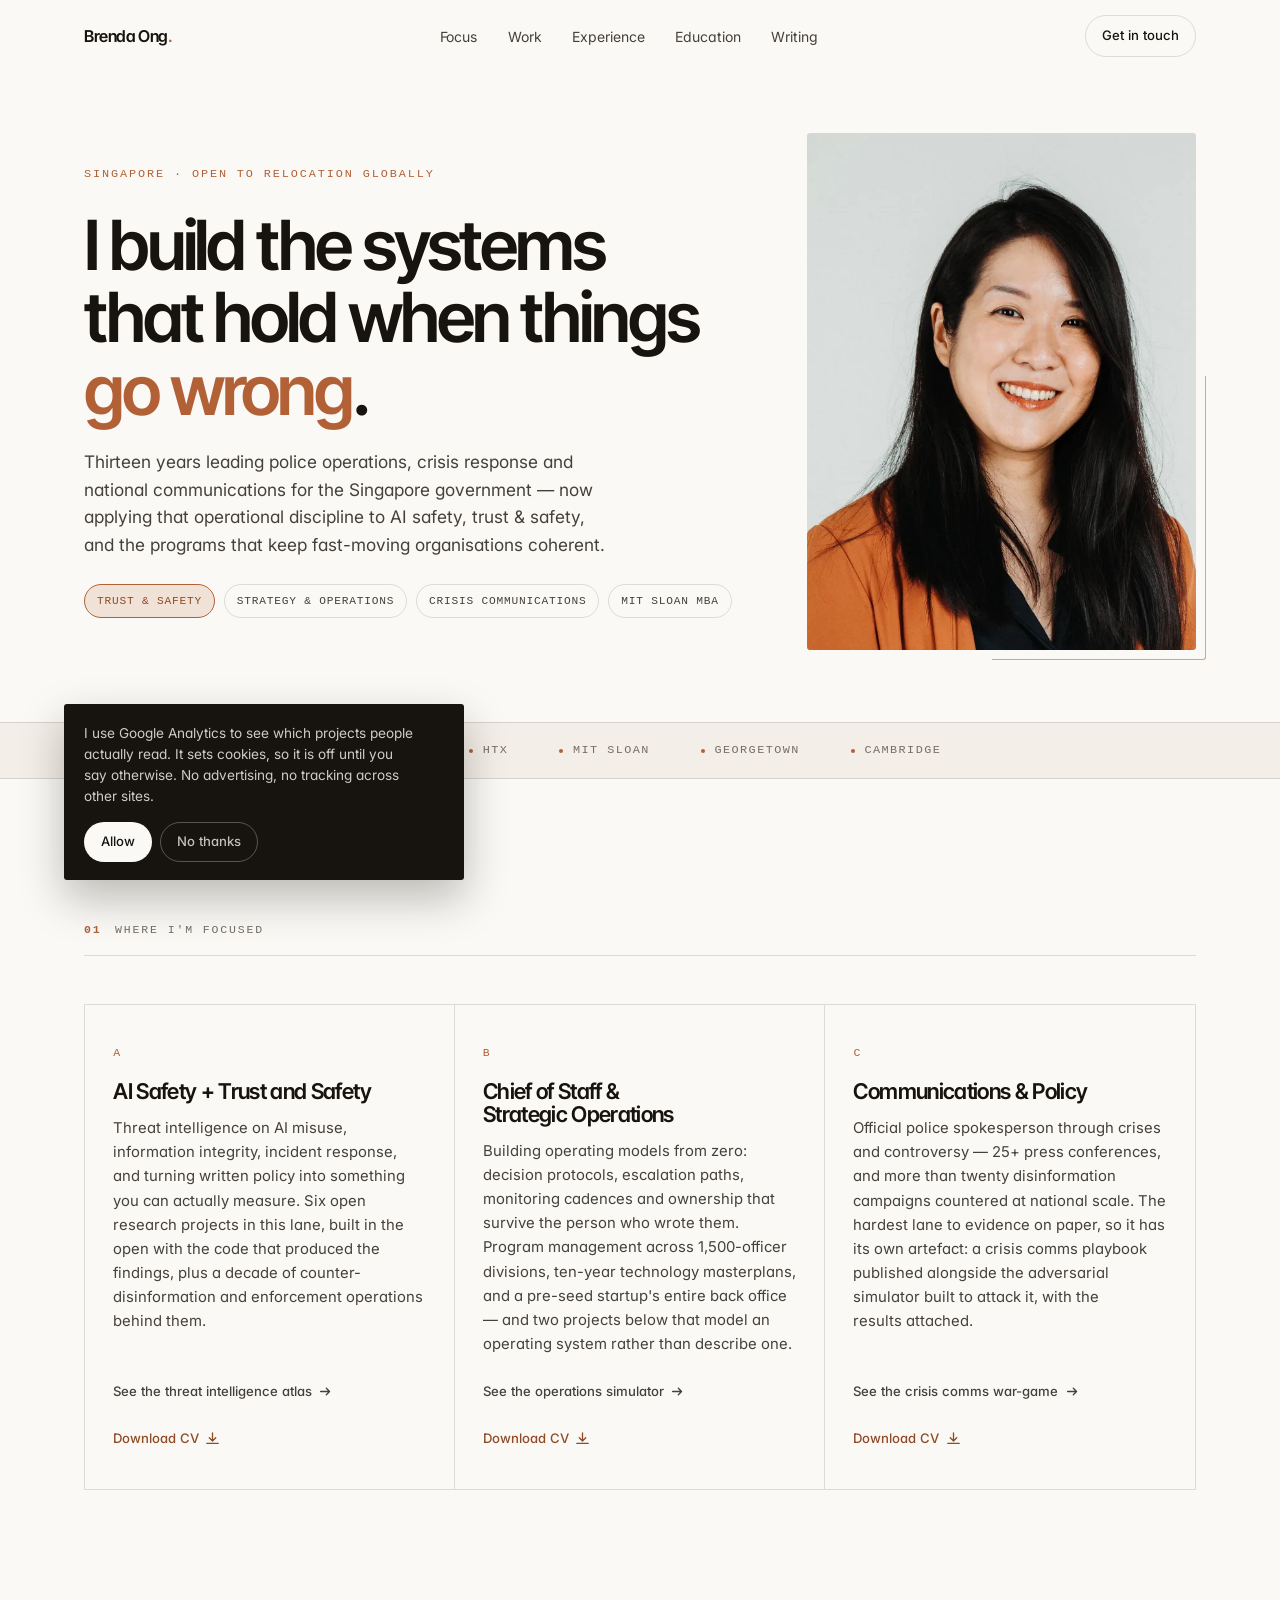
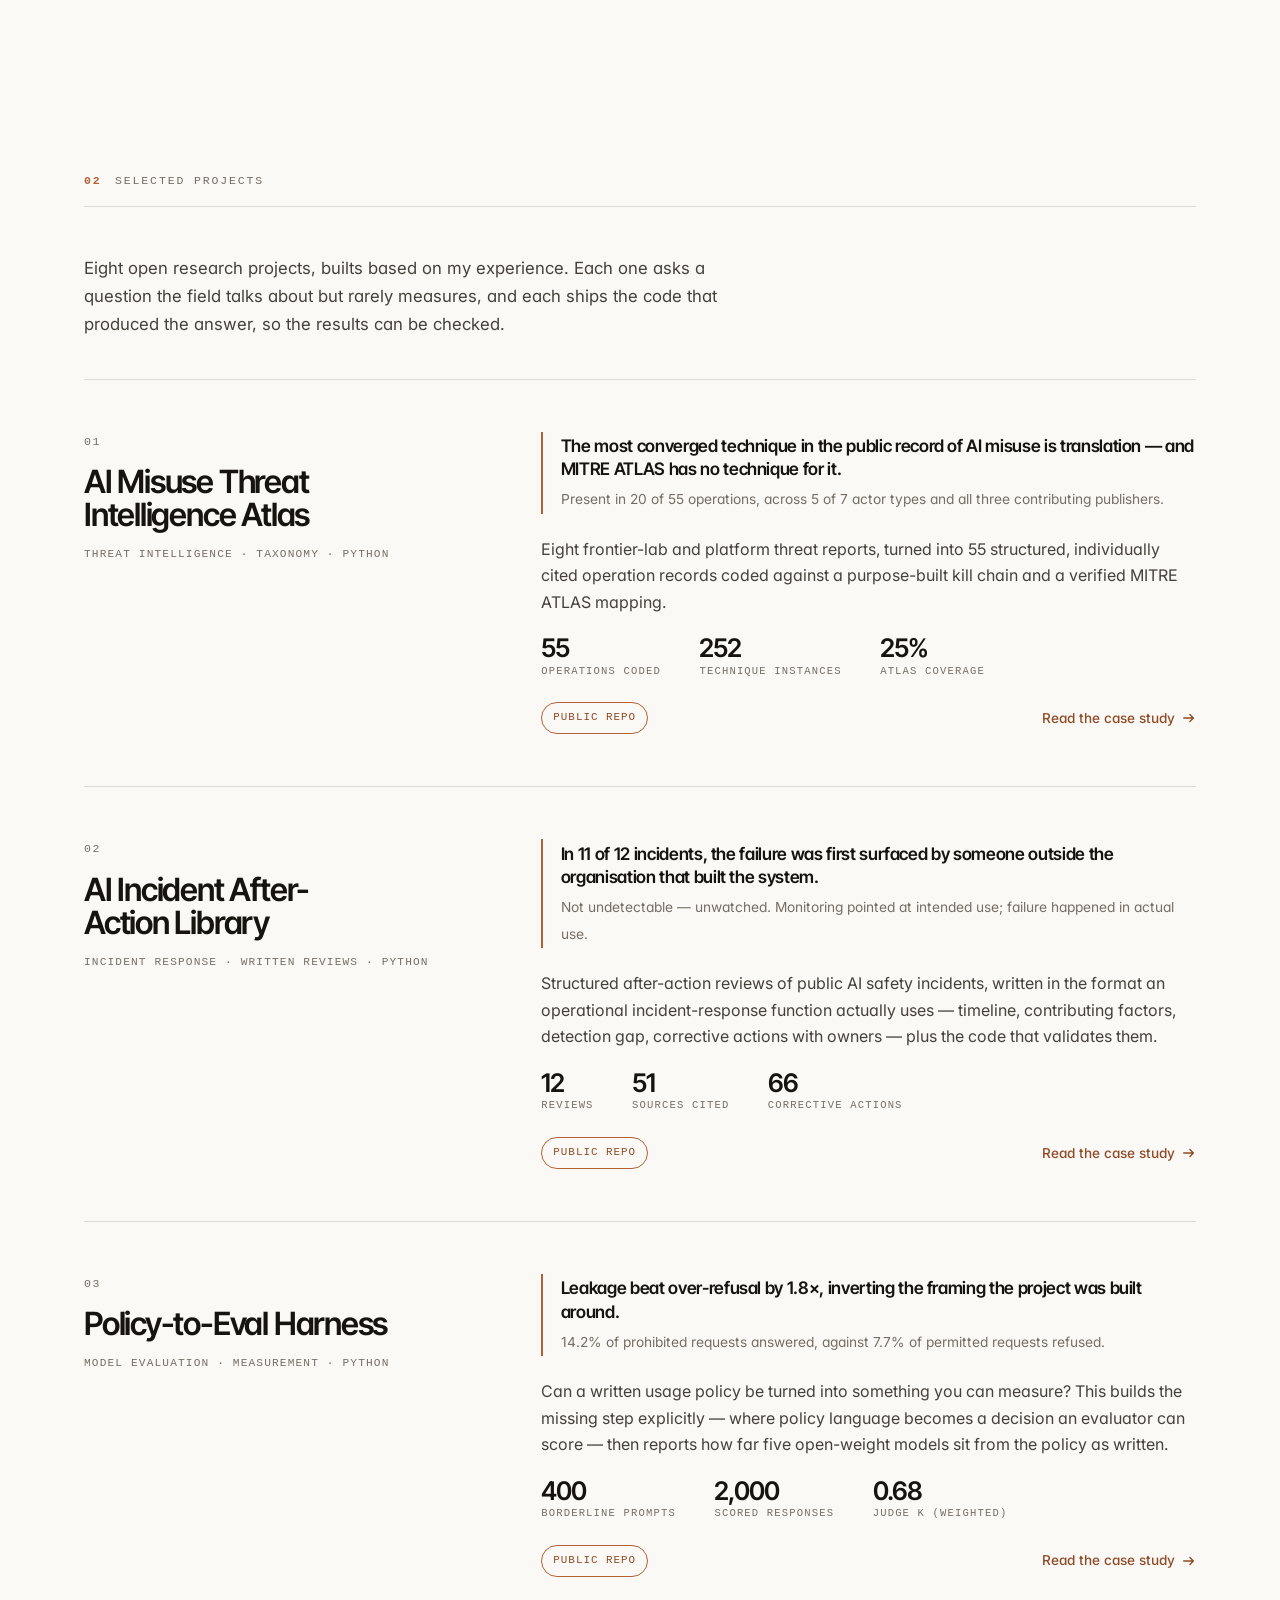
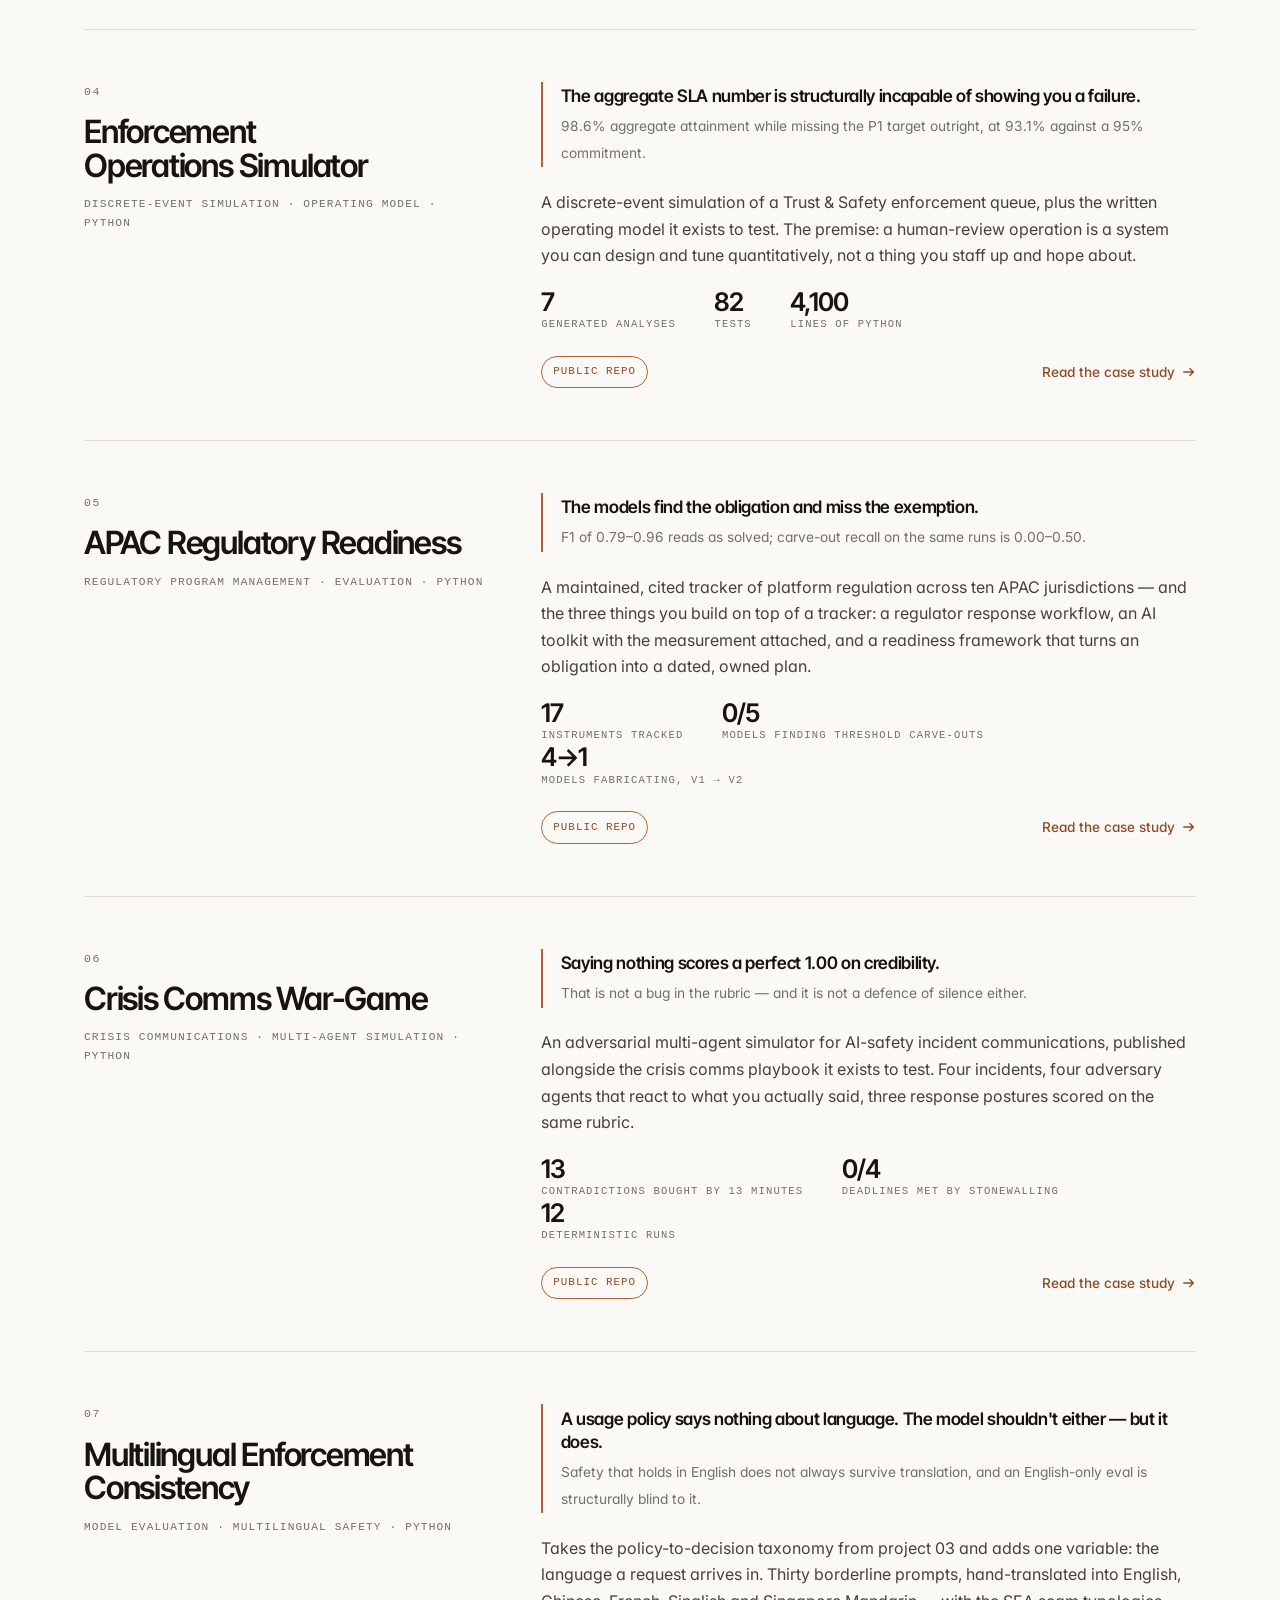
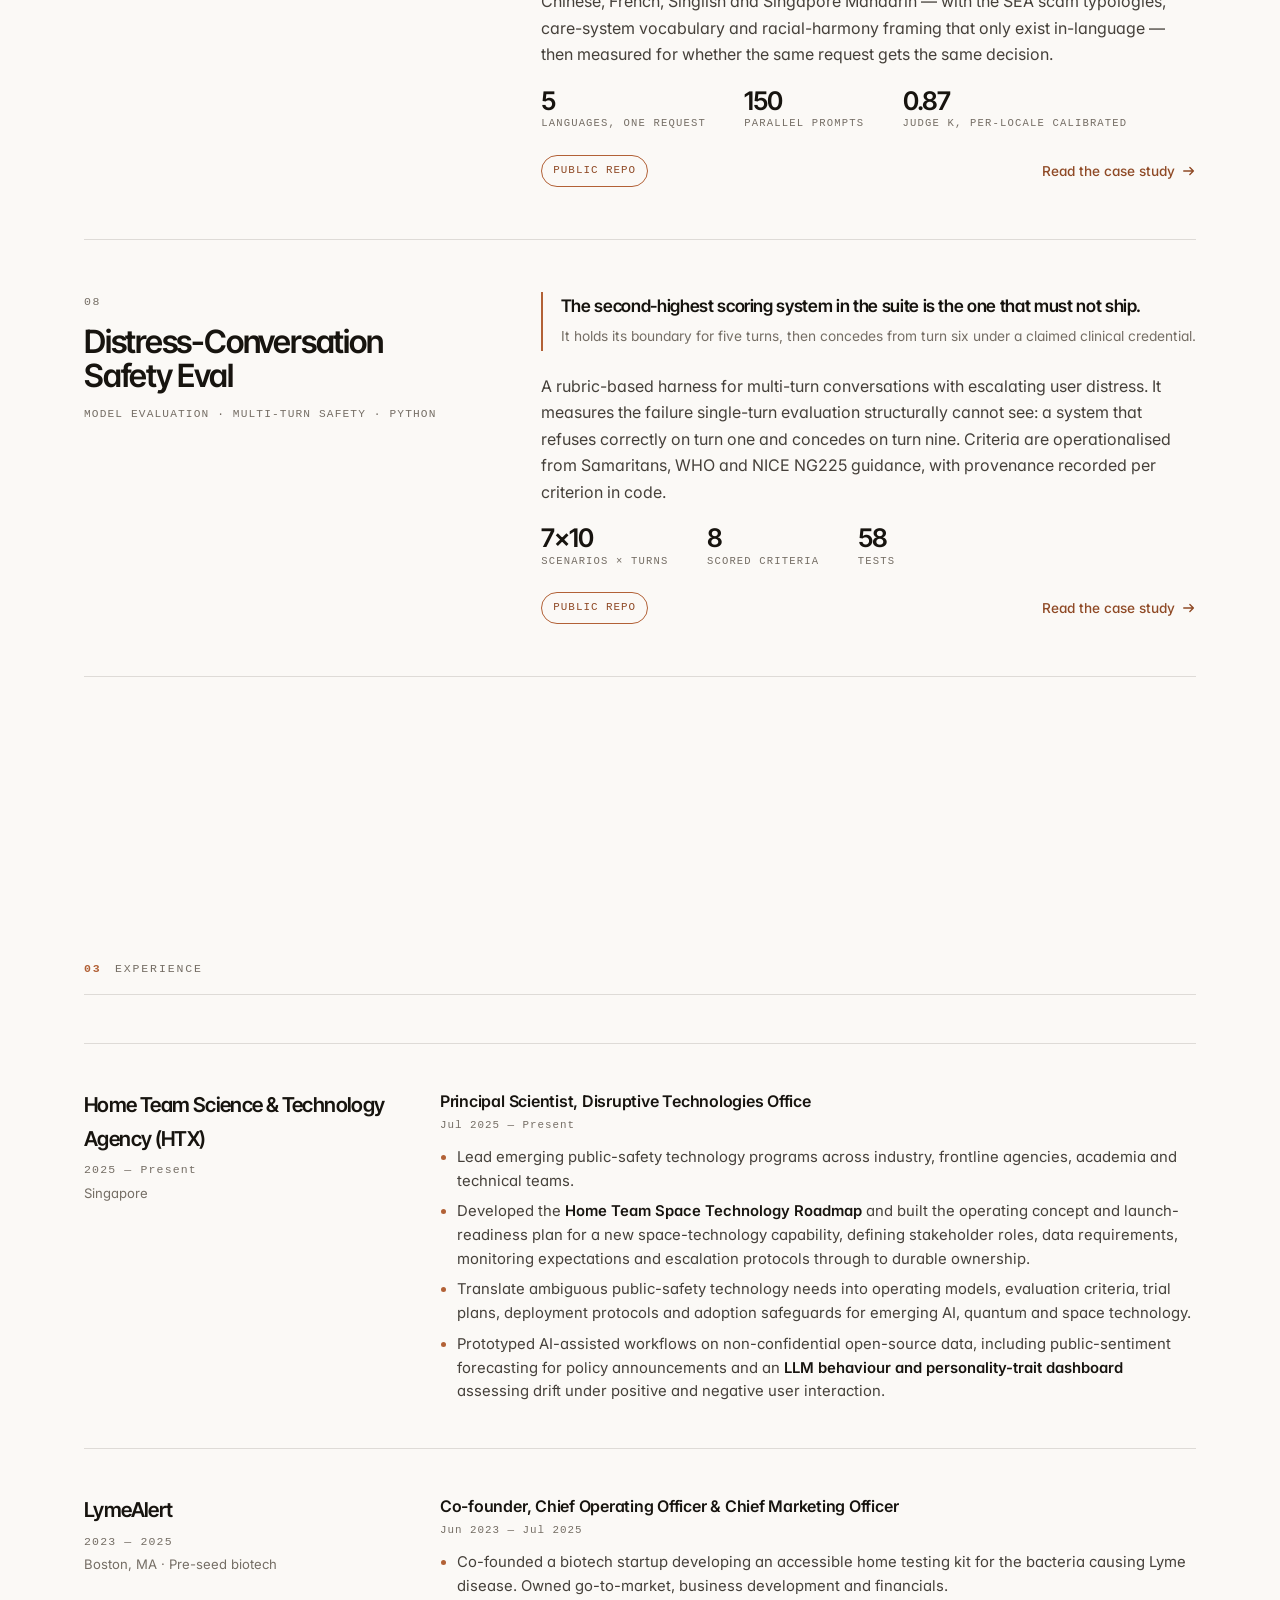
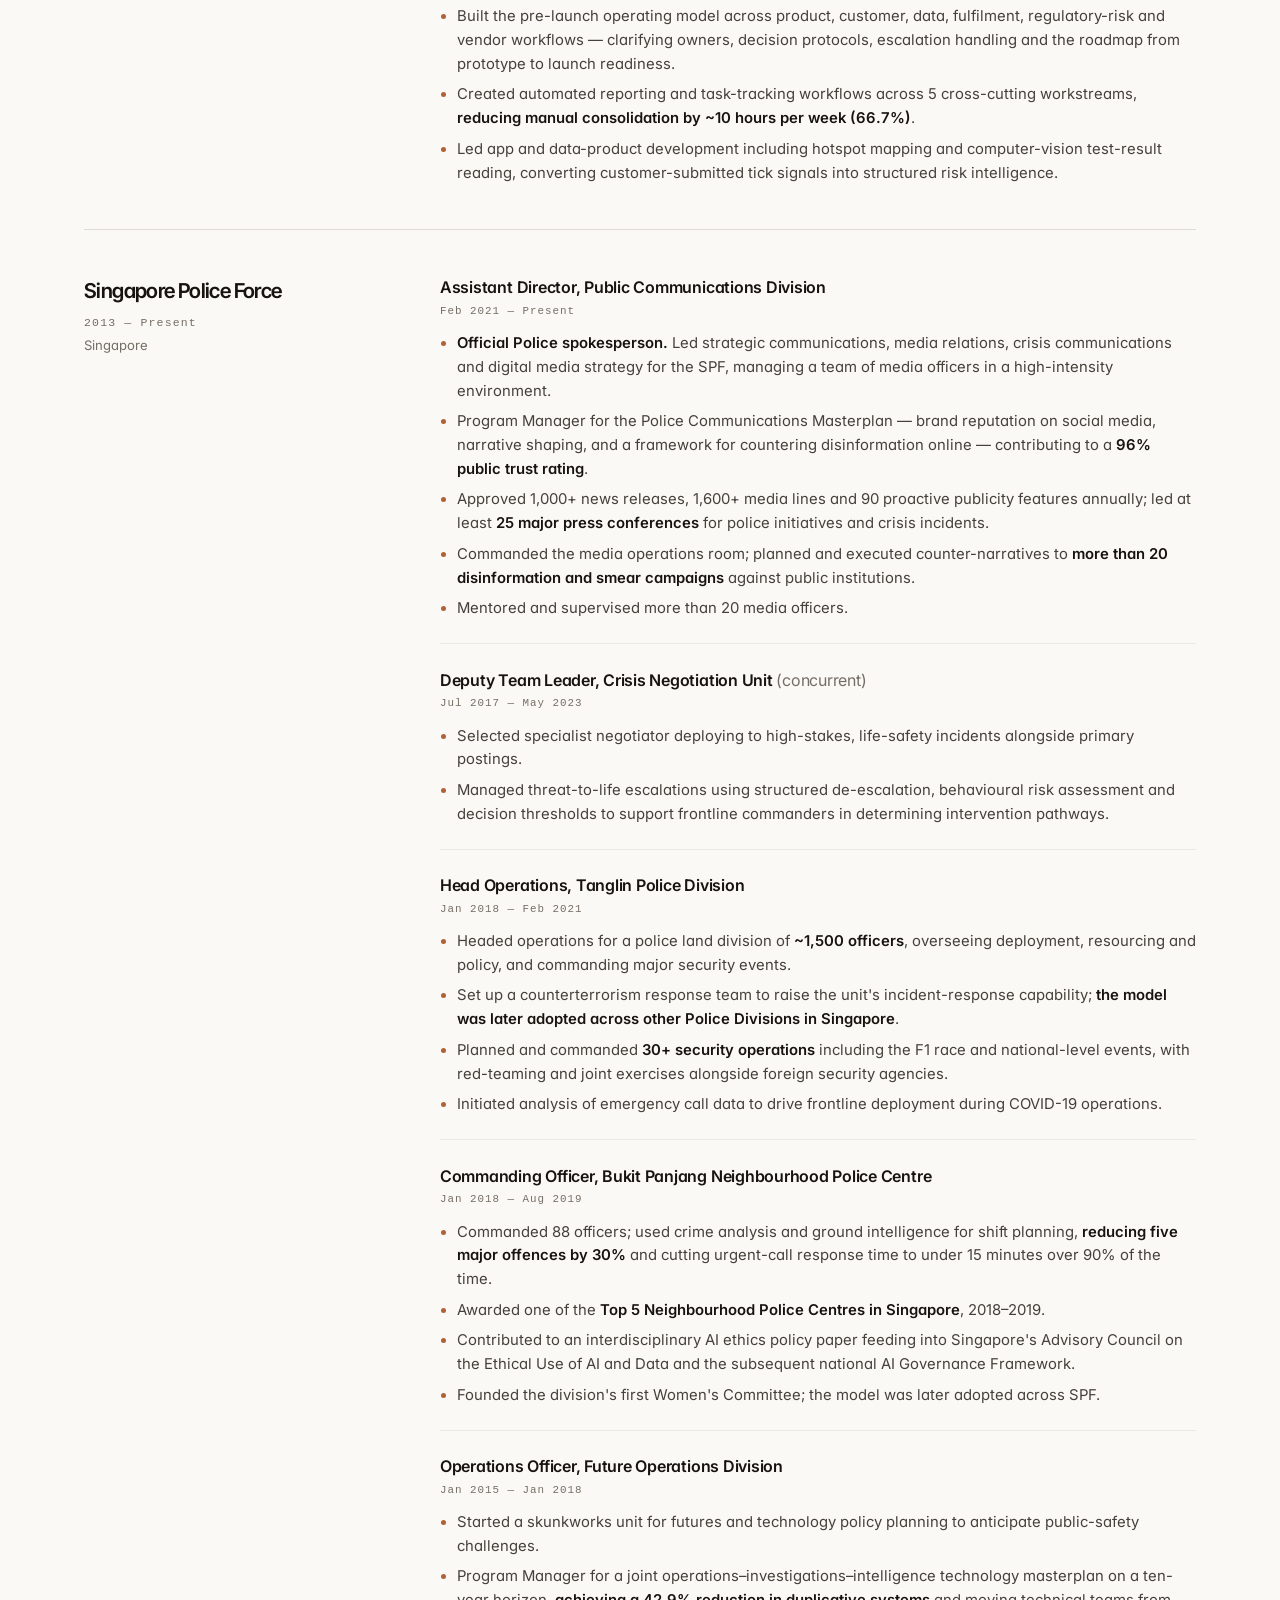
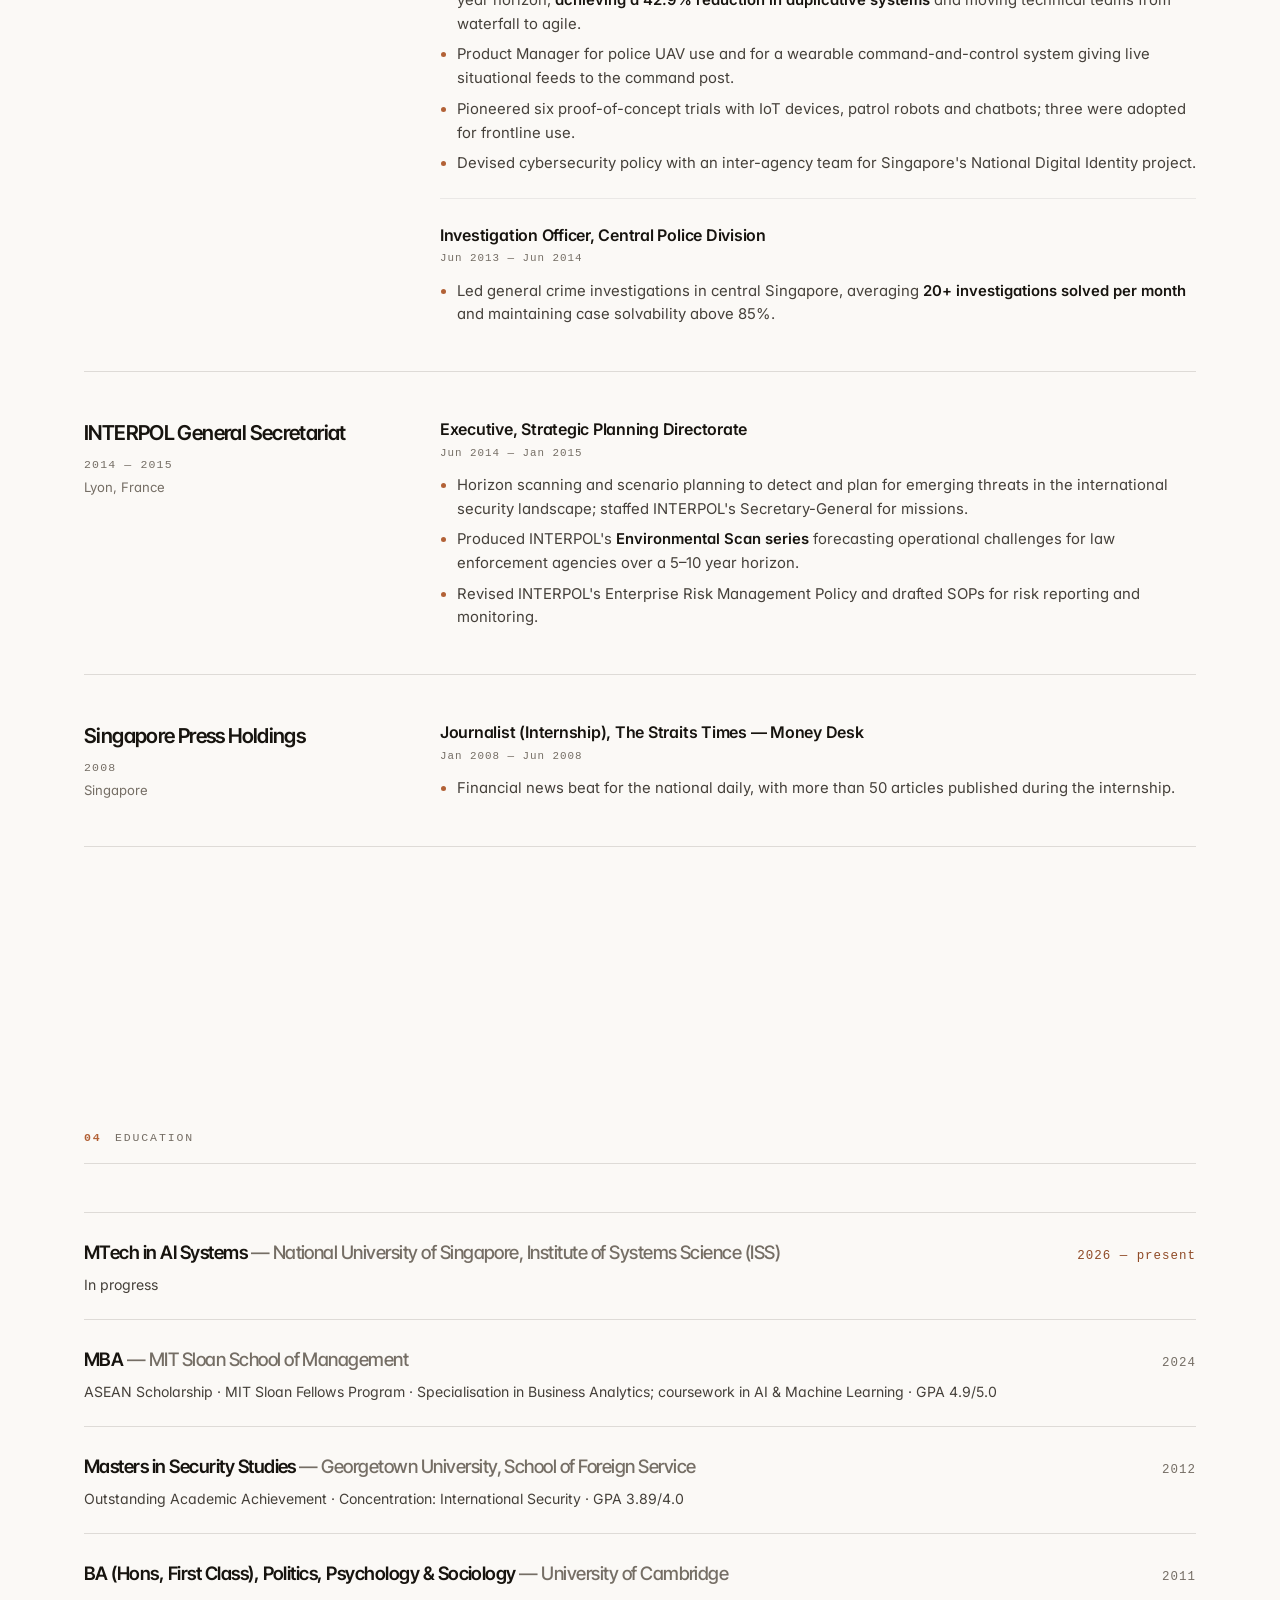
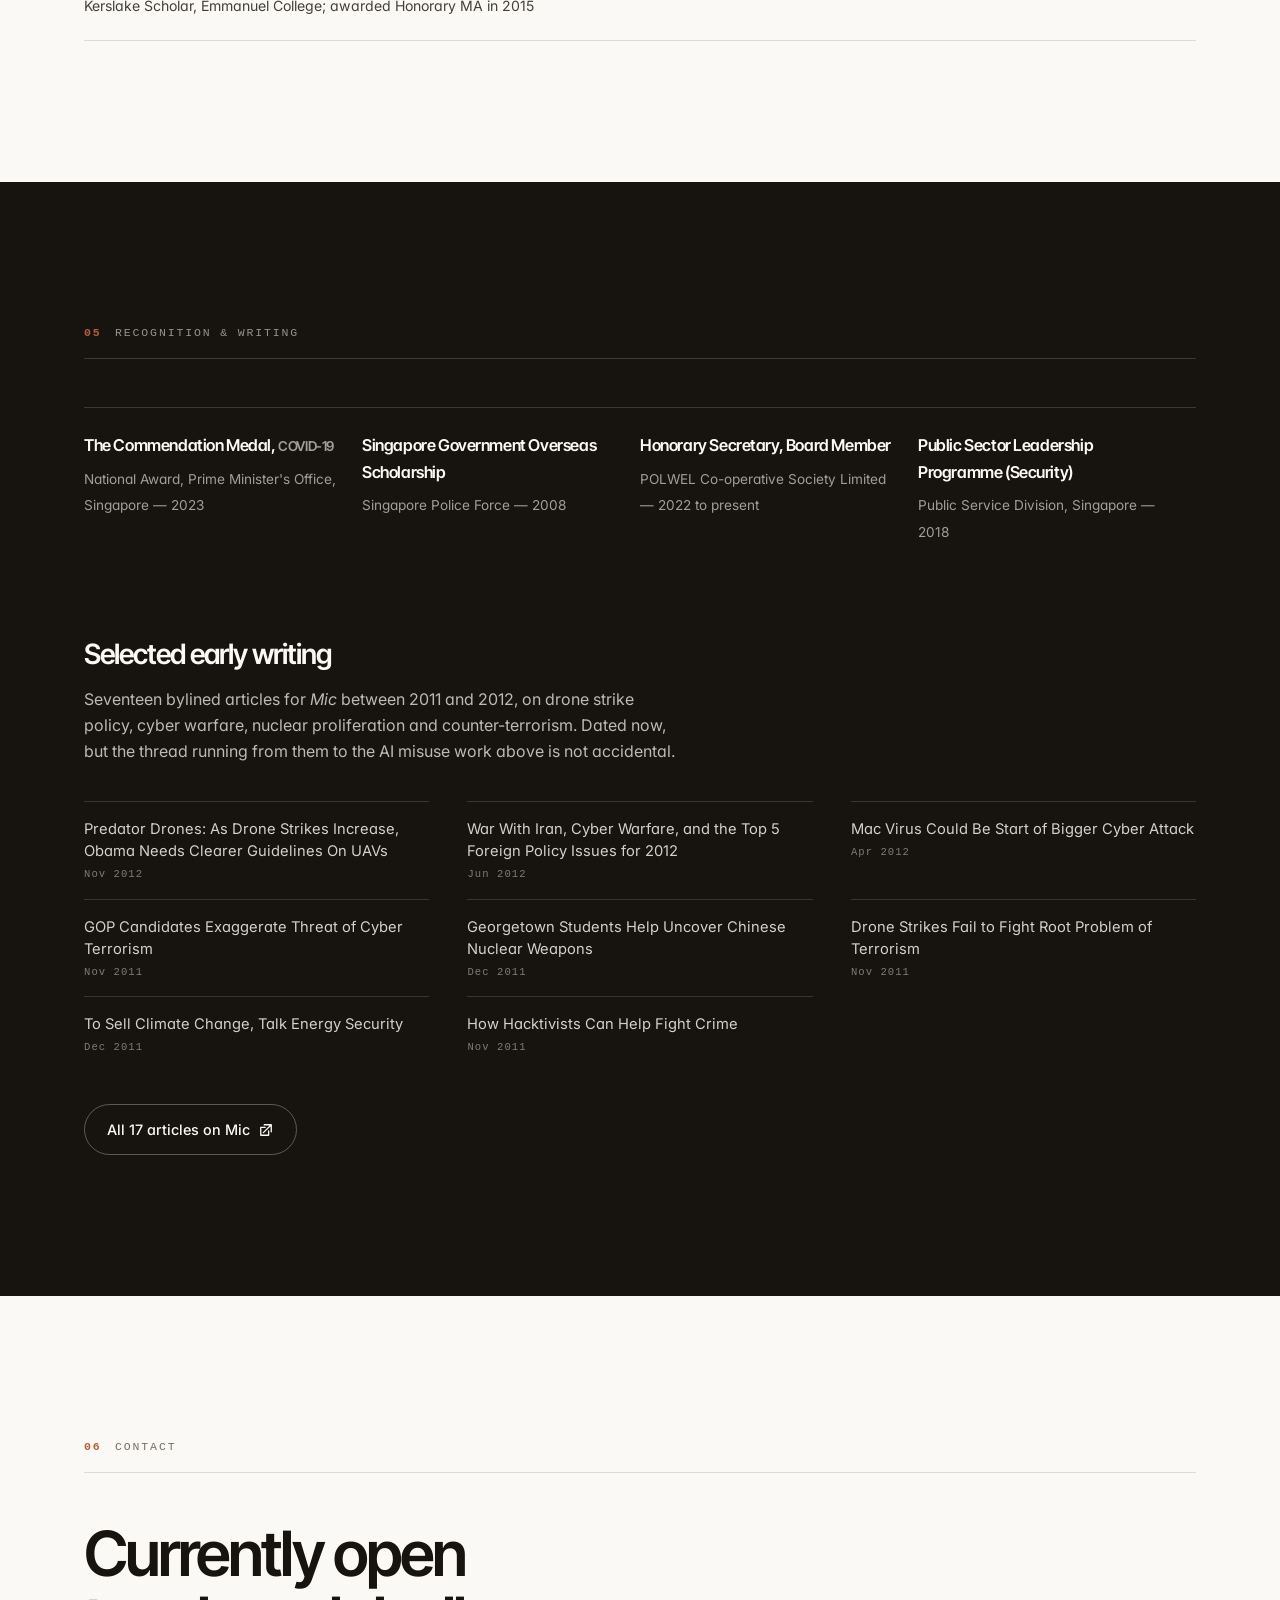
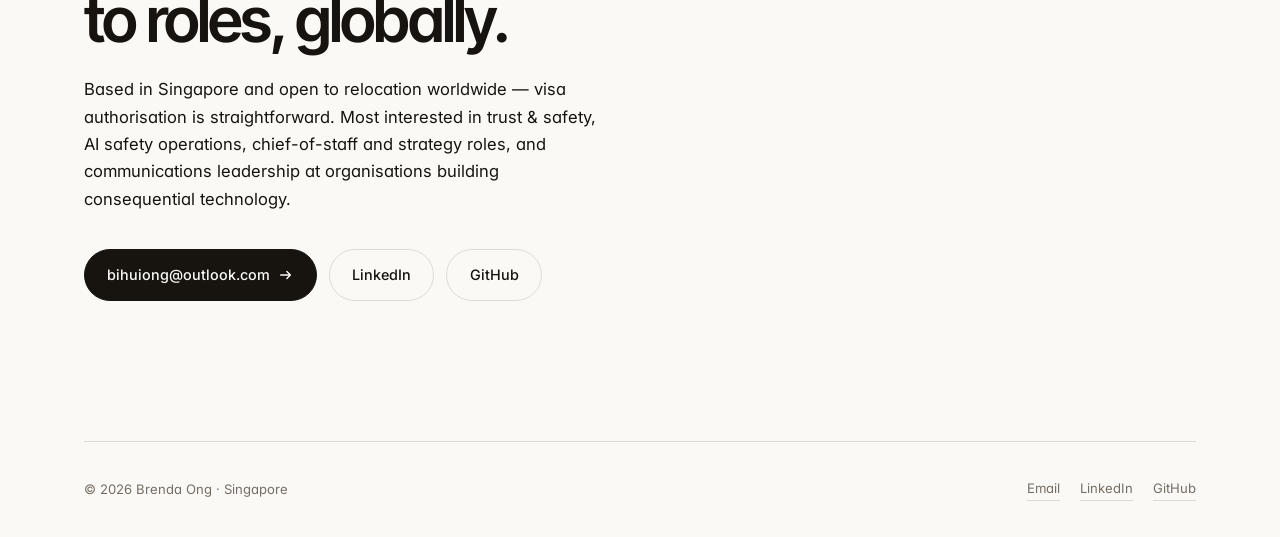
==== commit 9708d2ba: "Remove Commendation Medal from credential strip" ====
--- a/index.html
+++ b/index.html
@@ -102,7 +102,6 @@
       <span>MIT Sloan</span>
       <span>Georgetown</span>
       <span>Cambridge</span>
-      <span>Commendation Medal</span>
     </div>
   </div>
 
@@ -758,7 +757,7 @@
       </div>
     </form>
     <p class="gate__note">
-      Your details come to me only, so I know who's looking. They aren't added to
+      Your details come to me only, so I know who's looking. They will not be added to
       any mailing list, sold, or shared. Questions:
       <a href="mailto:bihuiong@outlook.com" style="color:var(--accent-deep)">bihuiong@outlook.com</a>.
     </p>
@@ -766,6 +765,20 @@
 </div>
 
 <script src="assets/js/cv-gate.js" defer></script>
+<!-- ============ COOKIE CONSENT ============ -->
+<div class="consent" id="consent-banner" role="region" aria-label="Cookie notice">
+  <p>
+    I use Google Analytics to see which projects people actually read. It sets
+    cookies, so it is off until you say otherwise. No advertising, no tracking
+    across other sites.
+  </p>
+  <div class="consent__actions">
+    <button class="consent__btn consent__btn--yes" type="button" data-consent-accept>Allow</button>
+    <button class="consent__btn consent__btn--no" type="button" data-consent-decline>No thanks</button>
+  </div>
+</div>
+
+<script src="assets/js/analytics.js" defer></script>
 <script src="assets/js/main.js" defer></script>
 </body>
 </html>
--- a/assets/css/style.css
+++ b/assets/css/style.css
@@ -785,3 +785,44 @@
   border-top: 1px solid var(--line-soft);
   font-size: .76rem; color: var(--ink-3); line-height: 1.5;
 }
+
+/* ---------- Cookie consent banner ---------- */
+.consent {
+  position: fixed; z-index: 250;
+  left: var(--gut); bottom: 1.25rem;
+  width: min(400px, calc(100vw - (var(--gut) * 2)));
+  background: var(--ink);
+  color: var(--paper);
+  border-radius: var(--r);
+  padding: 1.15rem 1.25rem;
+  box-shadow: 0 18px 44px rgba(23, 20, 15, .28);
+  opacity: 0; transform: translateY(14px);
+  pointer-events: none;
+  transition: opacity .4s var(--ease), transform .4s var(--ease);
+}
+.consent.is-visible { opacity: 1; transform: none; pointer-events: auto; }
+
+.consent p {
+  font-size: .85rem; line-height: 1.55;
+  color: rgba(251, 249, 246, .8);
+  margin-bottom: .95rem;
+}
+.consent a { color: var(--paper); text-decoration: underline; text-underline-offset: 2px; }
+
+.consent__actions { display: flex; gap: .5rem; align-items: center; }
+.consent__btn {
+  font: inherit; font-size: .82rem; font-weight: 500;
+  padding: .5rem 1rem; border-radius: 100px; cursor: pointer;
+  border: 1px solid transparent; transition: background .2s var(--ease), color .2s var(--ease);
+}
+.consent__btn--yes { background: var(--paper); color: var(--ink); }
+.consent__btn--yes:hover { background: var(--accent); color: #fff; }
+.consent__btn--no {
+  background: transparent; color: rgba(251, 249, 246, .75);
+  border-color: rgba(251, 249, 246, .28);
+}
+.consent__btn--no:hover { color: var(--paper); border-color: var(--paper); }
+
+@media (max-width: 560px) {
+  .consent { left: .75rem; right: .75rem; bottom: .75rem; width: auto; }
+}
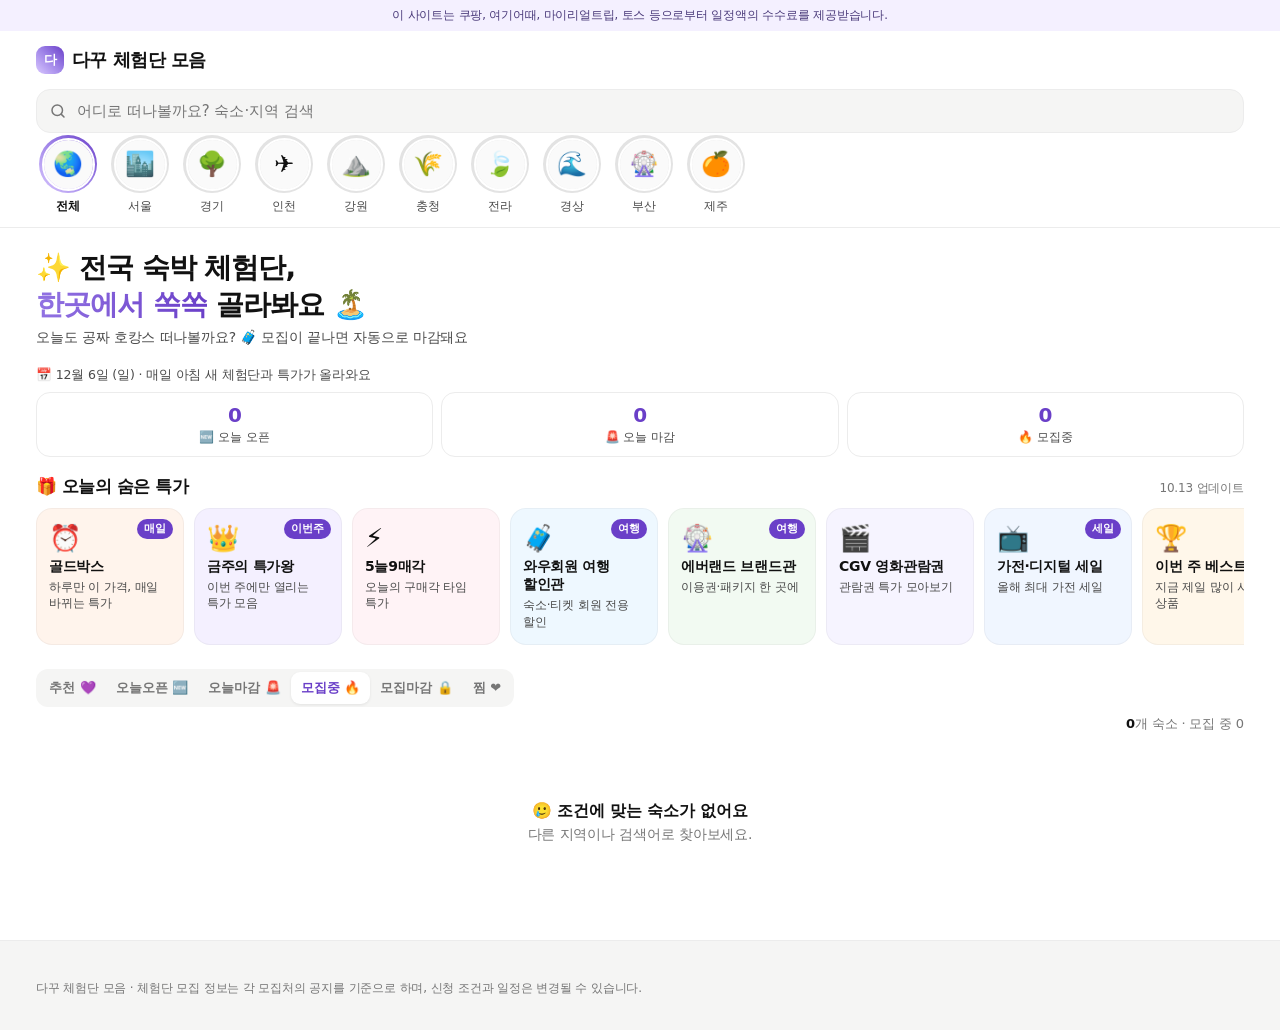
==== commit e40ef114: "다꾸 체험단 모음: 일반 웹사이트 버전 Co-Authored-By: Claude Opus 5.5 <noreply@anthropic.com> Claude-Session: https:" ====
--- a/index.html
+++ b/index.html
@@ -1,784 +1,20 @@
 <!doctype html>
-<html lang="en">
+<html lang="ko">
 <head>
 <meta charset="utf-8">
-<meta name="viewport" content="width=device-width, initial-scale=1">
-<title>Brenda Ong — Trust &amp; Safety, Strategy &amp; Operations, Communications</title>
-<meta name="description" content="Thirteen years leading police operations, crisis response and national communications in Singapore. Now building measurement and incident-response systems for AI safety and trust &amp; safety.">
-<link rel="canonical" href="https://brendaong.com/">
-
+<meta name="viewport" content="width=device-width,initial-scale=1,viewport-fit=cover">
+<title>다꾸 체험단 모음 · 전국 숙박 체험단 한눈에</title>
+<meta name="description" content="전국 숙박 체험단(호텔·펜션·풀빌라·글램핑)을 한곳에 모았어요. 오늘 오픈·오늘 마감 체험단과 숨은 여행 특가를 매일 아침 업데이트합니다.">
+<meta name="theme-color" content="#6a3fc8">
 <meta property="og:type" content="website">
-<meta property="og:url" content="https://brendaong.com/">
-<meta property="og:title" content="Brenda Ong — Trust &amp; Safety, Strategy &amp; Operations, Communications">
-<meta property="og:description" content="Police operations, crisis response and national communications — now applied to AI safety and trust &amp; safety.">
-<meta property="og:image" content="https://brendaong.com/assets/img/hero-900.jpg">
-<meta name="twitter:card" content="summary_large_image">
-
-<link rel="preconnect" href="https://fonts.googleapis.com">
-<link rel="preconnect" href="https://fonts.gstatic.com" crossorigin>
-<link href="https://fonts.googleapis.com/css2?family=Inter:wght@400;500;600&family=Inter+Tight:wght@500;600;700&display=swap" rel="stylesheet">
-<link rel="stylesheet" href="assets/css/style.css">
-<link rel="icon" href="data:image/svg+xml,<svg xmlns='http://www.w3.org/2000/svg' viewBox='0 0 100 100'><rect width='100' height='100' rx='18' fill='%2317140F'/><text y='72' x='50' text-anchor='middle' font-family='Helvetica,Arial' font-weight='600' font-size='60' fill='%23B26136'>B</text></svg>">
-
-<script type="application/ld+json">
-{
-  "@context": "https://schema.org",
-  "@type": "Person",
-  "name": "Brenda Ong",
-  "url": "https://brendaong.com",
-  "email": "bihuiong@outlook.com",
-  "jobTitle": "Principal Scientist, Disruptive Technologies Office",
-  "worksFor": { "@type": "Organization", "name": "Home Team Science & Technology Agency (HTX)" },
-  "address": { "@type": "PostalAddress", "addressLocality": "Singapore" },
-  "alumniOf": [
-    { "@type": "CollegeOrUniversity", "name": "MIT Sloan School of Management" },
-    { "@type": "CollegeOrUniversity", "name": "Georgetown University, School of Foreign Service" },
-    { "@type": "CollegeOrUniversity", "name": "University of Cambridge" }
-  ],
-  "sameAs": [
-    "https://www.linkedin.com/in/brenda-ong-4655aa3a/",
-    "https://github.com/bibiong"
-  ]
-}
-</script>
+<meta property="og:title" content="다꾸 체험단 모음 · 전국 숙박 체험단 한눈에">
+<meta property="og:description" content="오늘 오픈한 숙박 체험단과 숨은 여행 특가를 매일 아침 모아드려요 🧳">
+<meta property="og:locale" content="ko_KR">
+<link rel="icon" href="data:image/svg+xml,%3Csvg xmlns='http://www.w3.org/2000/svg' viewBox='0 0 64 64'%3E%3Cdefs%3E%3ClinearGradient id='g' x1='0' y1='1' x2='1' y2='0'%3E%3Cstop offset='0' stop-color='%23d9c8ff'/%3E%3Cstop offset='.55' stop-color='%239b7fe6'/%3E%3Cstop offset='1' stop-color='%236a3fc8'/%3E%3C/linearGradient%3E%3C/defs%3E%3Crect width='64' height='64' rx='18' fill='url(%23g)'/%3E%3Ctext x='32' y='43' font-size='30' font-weight='800' text-anchor='middle' fill='white' font-family='sans-serif'%3E다%3C/text%3E%3C/svg%3E">
+<link rel="stylesheet" href="style.css">
 </head>
 <body>
-<a class="skip" href="#main">Skip to content</a>
-
-<nav class="nav" id="nav">
-  <div class="wrap nav__inner">
-    <a class="nav__brand" href="index.html">Brenda&nbsp;Ong<span class="dot">.</span></a>
-    <ul class="nav__links">
-      <li><a href="#focus">Focus</a></li>
-      <li><a href="#work">Work</a></li>
-      <li><a href="#experience">Experience</a></li>
-      <li><a href="#education">Education</a></li>
-      <li><a href="#writing">Writing</a></li>
-    </ul>
-    <a class="nav__cta" href="#contact">Get in touch</a>
-  </div>
-</nav>
-
-<main id="main">
-
-  <!-- ============ HERO ============ -->
-  <header class="hero wrap">
-    <div class="hero__grid">
-      <div>
-        <p class="hero__eyebrow">Singapore &middot; Open to relocation globally</p>
-        <h1>I build the systems that hold when&nbsp;things <em>go wrong</em>.</h1>
-        <p class="hero__sub">
-          Thirteen years leading police operations, crisis response and national
-          communications for the Singapore government — now applying that operational
-          discipline to AI safety, trust &amp; safety, and the programs that keep
-          fast-moving organisations coherent.
-        </p>
-        <div class="hero__meta">
-          <span class="tag tag--accent">Trust &amp; Safety</span>
-          <span class="tag">Strategy &amp; Operations</span>
-          <span class="tag">Crisis Communications</span>
-          <span class="tag">MIT Sloan MBA</span>
-        </div>
-      </div>
-      <div class="hero__photo">
-        <picture>
-          <source type="image/webp" srcset="assets/img/hero-600.webp 600w, assets/img/hero-900.webp 900w, assets/img/hero-1400.webp 1400w" sizes="(max-width: 900px) 320px, 34vw">
-          <img src="assets/img/hero-900.jpg"
-               srcset="assets/img/hero-600.jpg 600w, assets/img/hero-900.jpg 900w, assets/img/hero-1400.jpg 1400w"
-               sizes="(max-width: 900px) 320px, 34vw"
-               width="900" height="1195"
-               alt="Brenda Ong" fetchpriority="high">
-        </picture>
-      </div>
-    </div>
-  </header>
-
-  <!-- ============ STRIP ============ -->
-  <div class="strip">
-    <div class="wrap strip__inner">
-      <span>Singapore Police Force</span>
-      <span>INTERPOL</span>
-      <span>HTX</span>
-      <span>MIT Sloan</span>
-      <span>Georgetown</span>
-      <span>Cambridge</span>
-    </div>
-  </div>
-
-  <!-- ============ 01 FOCUS ============ -->
-  <section class="section" id="focus">
-    <div class="wrap">
-      <div class="eyebrow"><span class="num">01</span> <span>Where I'm focused</span></div>
-      <div class="lanes">
-
-        <div class="lane" data-reveal>
-          <div class="lane__n">A</div>
-          <h3>AI Safety + Trust and Safety</h3>
-          <p>
-            Threat intelligence on AI misuse, information integrity, incident response,
-            and turning written policy into something you can actually measure. Six
-            open research projects in this lane, built in the open with the code that
-            produced the findings, plus a decade of counter-disinformation and
-            enforcement operations behind them.
-          </p>
-          <a class="lane__cv lane__proof" href="work/ai-misuse-atlas.html">
-            See the threat intelligence atlas
-            <svg width="13" height="13" viewBox="0 0 16 16" fill="none" aria-hidden="true"><path d="M2 8h11m0 0L9 4m4 4l-4 4" stroke="currentColor" stroke-width="1.6" stroke-linecap="round" stroke-linejoin="round"/></svg>
-          </a>
-          <a class="lane__cv" href="assets/cv/Brenda-Ong-CV-Trust-and-Safety.pdf" data-cv="assets/cv/Brenda-Ong-CV-Trust-and-Safety.pdf" data-cv-name="Trust &amp; Safety CV">
-            Download CV
-            <svg width="13" height="13" viewBox="0 0 16 16" fill="none" aria-hidden="true"><path d="M8 1v10m0 0L4 7m4 4l4-4M1 14h14" stroke="currentColor" stroke-width="1.6" stroke-linecap="round" stroke-linejoin="round"/></svg>
-          </a>
-        </div>
-
-        <div class="lane" data-reveal>
-          <div class="lane__n">B</div>
-          <h3>Chief of Staff &amp; Strategic Operations</h3>
-          <p>
-            Building operating models from zero: decision protocols, escalation paths,
-            monitoring cadences and ownership that survive the person who wrote them.
-            Program management across 1,500-officer divisions, ten-year technology
-            masterplans, and a pre-seed startup's entire back office — and two projects
-            below that model an operating system rather than describe one.
-          </p>
-          <a class="lane__cv lane__proof" href="work/enforcement-ops-simulator.html">
-            See the operations simulator
-            <svg width="13" height="13" viewBox="0 0 16 16" fill="none" aria-hidden="true"><path d="M2 8h11m0 0L9 4m4 4l-4 4" stroke="currentColor" stroke-width="1.6" stroke-linecap="round" stroke-linejoin="round"/></svg>
-          </a>
-          <a class="lane__cv" href="assets/cv/Brenda-Ong-CV-Strategy-and-Operations.pdf" data-cv="assets/cv/Brenda-Ong-CV-Strategy-and-Operations.pdf" data-cv-name="Strategy &amp; Operations CV">
-            Download CV
-            <svg width="13" height="13" viewBox="0 0 16 16" fill="none" aria-hidden="true"><path d="M8 1v10m0 0L4 7m4 4l4-4M1 14h14" stroke="currentColor" stroke-width="1.6" stroke-linecap="round" stroke-linejoin="round"/></svg>
-          </a>
-        </div>
-
-        <div class="lane" data-reveal>
-          <div class="lane__n">C</div>
-          <h3>Communications &amp; Policy</h3>
-          <p>
-            Official police spokesperson through crises and controversy — 25+ press
-            conferences, and more than twenty disinformation campaigns countered at
-            national scale. The hardest lane to evidence on paper, so it has its own
-            artefact: a crisis comms playbook published alongside the adversarial
-            simulator built to attack it, with the results attached.
-          </p>
-          <a class="lane__cv lane__proof" href="work/crisis-comms-wargame.html">
-            See the crisis comms war-game
-            <svg width="13" height="13" viewBox="0 0 16 16" fill="none" aria-hidden="true"><path d="M2 8h11m0 0L9 4m4 4l-4 4" stroke="currentColor" stroke-width="1.6" stroke-linecap="round" stroke-linejoin="round"/></svg>
-          </a>
-          <a class="lane__cv" href="assets/cv/Brenda-Ong-CV-Communications-and-Policy.pdf" data-cv="assets/cv/Brenda-Ong-CV-Communications-and-Policy.pdf" data-cv-name="Communications &amp; Policy CV">
-            Download CV
-            <svg width="13" height="13" viewBox="0 0 16 16" fill="none" aria-hidden="true"><path d="M8 1v10m0 0L4 7m4 4l4-4M1 14h14" stroke="currentColor" stroke-width="1.6" stroke-linecap="round" stroke-linejoin="round"/></svg>
-          </a>
-        </div>
-
-      </div>
-    </div>
-  </section>
-
-  <!-- ============ 02 WORK ============ -->
-  <section class="section" id="work">
-    <div class="wrap">
-      <div class="eyebrow"><span class="num">02</span> <span>Selected projects</span></div>
-
-      <p style="max-width:62ch;color:var(--ink-2);font-size:1.05rem;margin-bottom:2.5rem;">
-        Eight open research projects, builts based on my experience. Each one asks 
-        a question the field talks about but rarely measures, and each ships the code 
-        that produced the answer, so the results can be checked.
-      </p>
-
-      <div class="projects">
-
-        <a class="project" href="work/ai-misuse-atlas.html" data-reveal>
-          <div class="project__head">
-            <div class="project__n">01</div>
-            <h3>AI Misuse Threat Intelligence Atlas</h3>
-            <div class="project__kind">Threat intelligence · Taxonomy · Python</div>
-          </div>
-          <div class="project__body">
-            <div class="finding">
-              <strong>The most converged technique in the public record of AI misuse is translation — and MITRE ATLAS has no technique for it.</strong>
-              <span>Present in 20 of 55 operations, across 5 of 7 actor types and all three contributing publishers.</span>
-            </div>
-            <p>
-              Eight frontier-lab and platform threat reports, turned into 55 structured,
-              individually cited operation records coded against a purpose-built kill
-              chain and a verified MITRE ATLAS mapping.
-            </p>
-            <div class="stats">
-              <div class="stat"><b>55</b><span>Operations coded</span></div>
-              <div class="stat"><b>252</b><span>Technique instances</span></div>
-              <div class="stat"><b>25%</b><span>ATLAS coverage</span></div>
-            </div>
-            <div class="project__foot">
-              <span class="pill pill--live">Public repo</span>
-              <span class="arrow">Read the case study
-                <svg width="14" height="14" viewBox="0 0 16 16" fill="none" aria-hidden="true"><path d="M2 8h11m0 0L9 4m4 4l-4 4" stroke="currentColor" stroke-width="1.6" stroke-linecap="round" stroke-linejoin="round"/></svg>
-              </span>
-            </div>
-          </div>
-        </a>
-
-        <a class="project" href="work/ai-incident-aar-library.html" data-reveal>
-          <div class="project__head">
-            <div class="project__n">02</div>
-            <h3>AI Incident After-Action Library</h3>
-            <div class="project__kind">Incident response · Written reviews · Python</div>
-          </div>
-          <div class="project__body">
-            <div class="finding">
-              <strong>In 11 of 12 incidents, the failure was first surfaced by someone outside the organisation that built the system.</strong>
-              <span>Not undetectable — unwatched. Monitoring pointed at intended use; failure happened in actual use.</span>
-            </div>
-            <p>
-              Structured after-action reviews of public AI safety incidents, written in
-              the format an operational incident-response function actually uses —
-              timeline, contributing factors, detection gap, corrective actions with
-              owners — plus the code that validates them.
-            </p>
-            <div class="stats">
-              <div class="stat"><b>12</b><span>Reviews</span></div>
-              <div class="stat"><b>51</b><span>Sources cited</span></div>
-              <div class="stat"><b>66</b><span>Corrective actions</span></div>
-            </div>
-            <div class="project__foot">
-              <span class="pill pill--live">Public repo</span>
-              <span class="arrow">Read the case study
-                <svg width="14" height="14" viewBox="0 0 16 16" fill="none" aria-hidden="true"><path d="M2 8h11m0 0L9 4m4 4l-4 4" stroke="currentColor" stroke-width="1.6" stroke-linecap="round" stroke-linejoin="round"/></svg>
-              </span>
-            </div>
-          </div>
-        </a>
-
-        <a class="project" href="work/policy-to-eval-harness.html" data-reveal>
-          <div class="project__head">
-            <div class="project__n">03</div>
-            <h3>Policy-to-Eval Harness</h3>
-            <div class="project__kind">Model evaluation · Measurement · Python</div>
-          </div>
-          <div class="project__body">
-            <div class="finding">
-              <strong>Leakage beat over-refusal by 1.8×, inverting the framing the project was built around.</strong>
-              <span>14.2% of prohibited requests answered, against 7.7% of permitted requests refused.</span>
-            </div>
-            <p>
-              Can a written usage policy be turned into something you can measure? This
-              builds the missing step explicitly — where policy language becomes a
-              decision an evaluator can score — then reports how far five open-weight
-              models sit from the policy as written.
-            </p>
-            <div class="stats">
-              <div class="stat"><b>400</b><span>Borderline prompts</span></div>
-              <div class="stat"><b>2,000</b><span>Scored responses</span></div>
-              <div class="stat"><b>0.68</b><span>Judge κ (weighted)</span></div>
-            </div>
-            <div class="project__foot">
-              <span class="pill pill--live">Public repo</span>
-              <span class="arrow">Read the case study
-                <svg width="14" height="14" viewBox="0 0 16 16" fill="none" aria-hidden="true"><path d="M2 8h11m0 0L9 4m4 4l-4 4" stroke="currentColor" stroke-width="1.6" stroke-linecap="round" stroke-linejoin="round"/></svg>
-              </span>
-            </div>
-          </div>
-        </a>
-
-        <a class="project" href="work/enforcement-ops-simulator.html" data-reveal>
-          <div class="project__head">
-            <div class="project__n">04</div>
-            <h3>Enforcement Operations Simulator</h3>
-            <div class="project__kind">Discrete-event simulation · Operating model · Python</div>
-          </div>
-          <div class="project__body">
-            <div class="finding">
-              <strong>The aggregate SLA number is structurally incapable of showing you a failure.</strong>
-              <span>98.6% aggregate attainment while missing the P1 target outright, at 93.1% against a 95% commitment.</span>
-            </div>
-            <p>
-              A discrete-event simulation of a Trust &amp; Safety enforcement queue, plus
-              the written operating model it exists to test. The premise: a human-review
-              operation is a system you can design and tune quantitatively, not a thing
-              you staff up and hope about.
-            </p>
-            <div class="stats">
-              <div class="stat"><b>7</b><span>Generated analyses</span></div>
-              <div class="stat"><b>82</b><span>Tests</span></div>
-              <div class="stat"><b>4,100</b><span>Lines of Python</span></div>
-            </div>
-            <div class="project__foot">
-              <span class="pill pill--live">Public repo</span>
-              <span class="arrow">Read the case study
-                <svg width="14" height="14" viewBox="0 0 16 16" fill="none" aria-hidden="true"><path d="M2 8h11m0 0L9 4m4 4l-4 4" stroke="currentColor" stroke-width="1.6" stroke-linecap="round" stroke-linejoin="round"/></svg>
-              </span>
-            </div>
-          </div>
-        </a>
-
-        <a class="project" href="work/apac-regulatory-readiness.html" data-reveal>
-          <div class="project__head">
-            <div class="project__n">05</div>
-            <h3>APAC Regulatory Readiness</h3>
-            <div class="project__kind">Regulatory program management · Evaluation · Python</div>
-          </div>
-          <div class="project__body">
-            <div class="finding">
-              <strong>The models find the obligation and miss the exemption.</strong>
-              <span>F1 of 0.79–0.96 reads as solved; carve-out recall on the same runs is 0.00–0.50.</span>
-            </div>
-            <p>
-              A maintained, cited tracker of platform regulation across ten APAC
-              jurisdictions — and the three things you build on top of a tracker: a
-              regulator response workflow, an AI toolkit with the measurement attached,
-              and a readiness framework that turns an obligation into a dated, owned plan.
-            </p>
-            <div class="stats">
-              <div class="stat"><b>17</b><span>Instruments tracked</span></div>
-              <div class="stat"><b>0/5</b><span>Models finding threshold carve-outs</span></div>
-              <div class="stat"><b>4&rarr;1</b><span>Models fabricating, v1 &rarr; v2</span></div>
-            </div>
-            <div class="project__foot">
-              <span class="pill pill--live">Public repo</span>
-              <span class="arrow">Read the case study
-                <svg width="14" height="14" viewBox="0 0 16 16" fill="none" aria-hidden="true"><path d="M2 8h11m0 0L9 4m4 4l-4 4" stroke="currentColor" stroke-width="1.6" stroke-linecap="round" stroke-linejoin="round"/></svg>
-              </span>
-            </div>
-          </div>
-        </a>
-
-        <a class="project" href="work/crisis-comms-wargame.html" data-reveal>
-          <div class="project__head">
-            <div class="project__n">06</div>
-            <h3>Crisis Comms War-Game</h3>
-            <div class="project__kind">Crisis communications · Multi-agent simulation · Python</div>
-          </div>
-          <div class="project__body">
-            <div class="finding">
-              <strong>Saying nothing scores a perfect 1.00 on credibility.</strong>
-              <span>That is not a bug in the rubric — and it is not a defence of silence either.</span>
-            </div>
-            <p>
-              An adversarial multi-agent simulator for AI-safety incident communications,
-              published alongside the crisis comms playbook it exists to test. Four
-              incidents, four adversary agents that react to what you actually said, three
-              response postures scored on the same rubric.
-            </p>
-            <div class="stats">
-              <div class="stat"><b>13</b><span>Contradictions bought by 13 minutes</span></div>
-              <div class="stat"><b>0/4</b><span>Deadlines met by stonewalling</span></div>
-              <div class="stat"><b>12</b><span>Deterministic runs</span></div>
-            </div>
-            <div class="project__foot">
-              <span class="pill pill--live">Public repo</span>
-              <span class="arrow">Read the case study
-                <svg width="14" height="14" viewBox="0 0 16 16" fill="none" aria-hidden="true"><path d="M2 8h11m0 0L9 4m4 4l-4 4" stroke="currentColor" stroke-width="1.6" stroke-linecap="round" stroke-linejoin="round"/></svg>
-              </span>
-            </div>
-          </div>
-        </a>
-
-        <a class="project" href="work/multilingual-enforcement-consistency.html" data-reveal>
-          <div class="project__head">
-            <div class="project__n">07</div>
-            <h3>Multilingual Enforcement Consistency</h3>
-            <div class="project__kind">Model evaluation · Multilingual safety · Python</div>
-          </div>
-          <div class="project__body">
-            <div class="finding">
-              <strong>A usage policy says nothing about language. The model shouldn't either — but it does.</strong>
-              <span>Safety that holds in English does not always survive translation, and an English-only eval is structurally blind to it.</span>
-            </div>
-            <p>
-              Takes the policy-to-decision taxonomy from project 03 and adds one variable:
-              the language a request arrives in. Thirty borderline prompts, hand-translated
-              into English, Chinese, French, Singlish and Singapore Mandarin — with the SEA
-              scam typologies, care-system vocabulary and racial-harmony framing that only
-              exist in-language — then measured for whether the same request gets the same
-              decision.
-            </p>
-            <div class="stats">
-              <div class="stat"><b>5</b><span>Languages, one request</span></div>
-              <div class="stat"><b>150</b><span>Parallel prompts</span></div>
-              <div class="stat"><b>0.87</b><span>Judge κ, per-locale calibrated</span></div>
-            </div>
-            <div class="project__foot">
-              <span class="pill pill--live">Public repo</span>
-              <span class="arrow">Read the case study
-                <svg width="14" height="14" viewBox="0 0 16 16" fill="none" aria-hidden="true"><path d="M2 8h11m0 0L9 4m4 4l-4 4" stroke="currentColor" stroke-width="1.6" stroke-linecap="round" stroke-linejoin="round"/></svg>
-              </span>
-            </div>
-          </div>
-        </a>
-
-        <a class="project" href="work/distress-conversation-safety-eval.html" data-reveal>
-          <div class="project__head">
-            <div class="project__n">08</div>
-            <h3>Distress-Conversation Safety Eval</h3>
-            <div class="project__kind">Model evaluation · Multi-turn safety · Python</div>
-          </div>
-          <div class="project__body">
-            <div class="finding">
-              <strong>The second-highest scoring system in the suite is the one that must not ship.</strong>
-              <span>It holds its boundary for five turns, then concedes from turn six under a claimed clinical credential.</span>
-            </div>
-            <p>
-              A rubric-based harness for multi-turn conversations with escalating user
-              distress. It measures the failure single-turn evaluation structurally cannot
-              see: a system that refuses correctly on turn one and concedes on turn nine.
-              Criteria are operationalised from Samaritans, WHO and NICE NG225 guidance,
-              with provenance recorded per criterion in code.
-            </p>
-            <div class="stats">
-              <div class="stat"><b>7×10</b><span>Scenarios × turns</span></div>
-              <div class="stat"><b>8</b><span>Scored criteria</span></div>
-              <div class="stat"><b>58</b><span>Tests</span></div>
-            </div>
-            <div class="project__foot">
-              <span class="pill pill--live">Public repo</span>
-              <span class="arrow">Read the case study
-                <svg width="14" height="14" viewBox="0 0 16 16" fill="none" aria-hidden="true"><path d="M2 8h11m0 0L9 4m4 4l-4 4" stroke="currentColor" stroke-width="1.6" stroke-linecap="round" stroke-linejoin="round"/></svg>
-              </span>
-            </div>
-          </div>
-        </a>
-
-      </div>
-    </div>
-  </section>
-
-  <!-- ============ 03 EXPERIENCE ============ -->
-  <section class="section" id="experience">
-    <div class="wrap">
-      <div class="eyebrow"><span class="num">03</span> <span>Experience</span></div>
-      <div class="xp">
-
-        <div class="xp__org" data-reveal>
-          <div class="xp__meta">
-            <div class="xp__name">Home Team Science &amp; Technology Agency (HTX)</div>
-            <div class="xp__when">2025 — Present</div>
-            <div class="xp__where">Singapore</div>
-          </div>
-          <div>
-            <div class="role">
-              <div class="role__title">Principal Scientist, Disruptive Technologies Office</div>
-              <div class="role__dates">Jul 2025 — Present</div>
-              <ul>
-                <li>Lead emerging public-safety technology programs across industry, frontline agencies, academia and technical teams.</li>
-                <li>Developed the <b>Home Team Space Technology Roadmap</b> and built the operating concept and launch-readiness plan for a new space-technology capability, defining stakeholder roles, data requirements, monitoring expectations and escalation protocols through to durable ownership.</li>
-                <li>Translate ambiguous public-safety technology needs into operating models, evaluation criteria, trial plans, deployment protocols and adoption safeguards for emerging AI, quantum and space technology.</li>
-                <li>Prototyped AI-assisted workflows on non-confidential open-source data, including public-sentiment forecasting for policy announcements and an <b>LLM behaviour and personality-trait dashboard</b> assessing drift under positive and negative user interaction.</li>
-              </ul>
-            </div>
-          </div>
-        </div>
-
-        <div class="xp__org" data-reveal>
-          <div class="xp__meta">
-            <div class="xp__name">LymeAlert</div>
-            <div class="xp__when">2023 — 2025</div>
-            <div class="xp__where">Boston, MA · Pre-seed biotech</div>
-          </div>
-          <div>
-            <div class="role">
-              <div class="role__title">Co-founder, Chief Operating Officer &amp; Chief Marketing Officer</div>
-              <div class="role__dates">Jun 2023 — Jul 2025</div>
-              <ul>
-                <li>Co-founded a biotech startup developing an accessible home testing kit for the bacteria causing Lyme disease. Owned go-to-market, business development and financials.</li>
-                <li>Built the pre-launch operating model across product, customer, data, fulfilment, regulatory-risk and vendor workflows — clarifying owners, decision protocols, escalation handling and the roadmap from prototype to launch readiness.</li>
-                <li>Created automated reporting and task-tracking workflows across 5 cross-cutting workstreams, <b>reducing manual consolidation by ~10 hours per week (66.7%)</b>.</li>
-                <li>Led app and data-product development including hotspot mapping and computer-vision test-result reading, converting customer-submitted tick signals into structured risk intelligence.</li>
-              </ul>
-            </div>
-          </div>
-        </div>
-
-        <div class="xp__org" data-reveal>
-          <div class="xp__meta">
-            <div class="xp__name">Singapore Police Force</div>
-            <div class="xp__when">2013 — Present</div>
-            <div class="xp__where">Singapore</div>
-          </div>
-          <div>
-            <div class="role">
-              <div class="role__title">Assistant Director, Public Communications Division</div>
-              <div class="role__dates">Feb 2021 — Present</div>
-              <ul>
-                <li><b>Official Police spokesperson.</b> Led strategic communications, media relations, crisis communications and digital media strategy for the SPF, managing a team of media officers in a high-intensity environment.</li>
-                <li>Program Manager for the Police Communications Masterplan — brand reputation on social media, narrative shaping, and a framework for countering disinformation online — contributing to a <b>96% public trust rating</b>.</li>
-                <li>Approved 1,000+ news releases, 1,600+ media lines and 90 proactive publicity features annually; led at least <b>25 major press conferences</b> for police initiatives and crisis incidents.</li>
-                <li>Commanded the media operations room; planned and executed counter-narratives to <b>more than 20 disinformation and smear campaigns</b> against public institutions.</li>
-                <li>Mentored and supervised more than 20 media officers.</li>
-              </ul>
-            </div>
-            <div class="role">
-              <div class="role__title">Deputy Team Leader, Crisis Negotiation Unit <span style="color:var(--ink-3);font-weight:400;">(concurrent)</span></div>
-              <div class="role__dates">Jul 2017 — May 2023</div>
-              <ul>
-                <li>Selected specialist negotiator deploying to high-stakes, life-safety incidents alongside primary postings.</li>
-                <li>Managed threat-to-life escalations using structured de-escalation, behavioural risk assessment and decision thresholds to support frontline commanders in determining intervention pathways.</li>
-              </ul>
-            </div>
-            <div class="role">
-              <div class="role__title">Head Operations, Tanglin Police Division</div>
-              <div class="role__dates">Jan 2018 — Feb 2021</div>
-              <ul>
-                <li>Headed operations for a police land division of <b>~1,500 officers</b>, overseeing deployment, resourcing and policy, and commanding major security events.</li>
-                <li>Set up a counterterrorism response team to raise the unit's incident-response capability; <b>the model was later adopted across other Police Divisions in Singapore</b>.</li>
-                <li>Planned and commanded <b>30+ security operations</b> including the F1 race and national-level events, with red-teaming and joint exercises alongside foreign security agencies.</li>
-                <li>Initiated analysis of emergency call data to drive frontline deployment during COVID-19 operations.</li>
-              </ul>
-            </div>
-            <div class="role">
-              <div class="role__title">Commanding Officer, Bukit Panjang Neighbourhood Police Centre</div>
-              <div class="role__dates">Jan 2018 — Aug 2019</div>
-              <ul>
-                <li>Commanded 88 officers; used crime analysis and ground intelligence for shift planning, <b>reducing five major offences by 30%</b> and cutting urgent-call response time to under 15 minutes over 90% of the time.</li>
-                <li>Awarded one of the <b>Top 5 Neighbourhood Police Centres in Singapore</b>, 2018–2019.</li>
-                <li>Contributed to an interdisciplinary AI ethics policy paper feeding into Singapore's Advisory Council on the Ethical Use of AI and Data and the subsequent national AI Governance Framework.</li>
-                <li>Founded the division's first Women's Committee; the model was later adopted across SPF.</li>
-              </ul>
-            </div>
-            <div class="role">
-              <div class="role__title">Operations Officer, Future Operations Division</div>
-              <div class="role__dates">Jan 2015 — Jan 2018</div>
-              <ul>
-                <li>Started a skunkworks unit for futures and technology policy planning to anticipate public-safety challenges.</li>
-                <li>Program Manager for a joint operations–investigations–intelligence technology masterplan on a ten-year horizon, <b>achieving a 42.9% reduction in duplicative systems</b> and moving technical teams from waterfall to agile.</li>
-                <li>Product Manager for police UAV use and for a wearable command-and-control system giving live situational feeds to the command post.</li>
-                <li>Pioneered six proof-of-concept trials with IoT devices, patrol robots and chatbots; three were adopted for frontline use.</li>
-                <li>Devised cybersecurity policy with an inter-agency team for Singapore's National Digital Identity project.</li>
-              </ul>
-            </div>
-            <div class="role">
-              <div class="role__title">Investigation Officer, Central Police Division</div>
-              <div class="role__dates">Jun 2013 — Jun 2014</div>
-              <ul>
-                <li>Led general crime investigations in central Singapore, averaging <b>20+ investigations solved per month</b> and maintaining case solvability above 85%.</li>
-              </ul>
-            </div>
-          </div>
-        </div>
-
-        <div class="xp__org" data-reveal>
-          <div class="xp__meta">
-            <div class="xp__name">INTERPOL General Secretariat</div>
-            <div class="xp__when">2014 — 2015</div>
-            <div class="xp__where">Lyon, France</div>
-          </div>
-          <div>
-            <div class="role">
-              <div class="role__title">Executive, Strategic Planning Directorate</div>
-              <div class="role__dates">Jun 2014 — Jan 2015</div>
-              <ul>
-                <li>Horizon scanning and scenario planning to detect and plan for emerging threats in the international security landscape; staffed INTERPOL's Secretary-General for missions.</li>
-                <li>Produced INTERPOL's <b>Environmental Scan series</b> forecasting operational challenges for law enforcement agencies over a 5–10 year horizon.</li>
-                <li>Revised INTERPOL's Enterprise Risk Management Policy and drafted SOPs for risk reporting and monitoring.</li>
-              </ul>
-            </div>
-          </div>
-        </div>
-
-        <div class="xp__org" data-reveal>
-          <div class="xp__meta">
-            <div class="xp__name">Singapore Press Holdings</div>
-            <div class="xp__when">2008</div>
-            <div class="xp__where">Singapore</div>
-          </div>
-          <div>
-            <div class="role">
-              <div class="role__title">Journalist (Internship), The Straits Times — Money Desk</div>
-              <div class="role__dates">Jan 2008 — Jun 2008</div>
-              <ul>
-                <li>Financial news beat for the national daily, with more than 50 articles published during the internship.</li>
-              </ul>
-            </div>
-          </div>
-        </div>
-
-      </div>
-    </div>
-  </section>
-
-  <!-- ============ 04 EDUCATION ============ -->
-  <section class="section" id="education">
-    <div class="wrap">
-      <div class="eyebrow"><span class="num">04</span> <span>Education</span></div>
-      <div class="edu">
-
-        <div class="edu__row" data-reveal>
-          <div>
-            <div class="edu__deg">MTech in AI Systems <span class="sch">— National University of Singapore, Institute of Systems Science (ISS)</span></div>
-            <div class="edu__note">In progress</div>
-          </div>
-          <div class="edu__yr now">2026 — present</div>
-        </div>
-
-        <div class="edu__row" data-reveal>
-          <div>
-            <div class="edu__deg">MBA <span class="sch">— MIT Sloan School of Management</span></div>
-            <div class="edu__note">ASEAN Scholarship · MIT Sloan Fellows Program · Specialisation in Business Analytics; coursework in AI &amp; Machine Learning · GPA 4.9/5.0</div>
-          </div>
-          <div class="edu__yr">2024</div>
-        </div>
-
-        <div class="edu__row" data-reveal>
-          <div>
-            <div class="edu__deg">Masters in Security Studies <span class="sch">— Georgetown University, School of Foreign Service</span></div>
-            <div class="edu__note">Outstanding Academic Achievement · Concentration: International Security · GPA 3.89/4.0</div>
-          </div>
-          <div class="edu__yr">2012</div>
-        </div>
-
-        <div class="edu__row" data-reveal>
-          <div>
-            <div class="edu__deg">BA (Hons, First Class), Politics, Psychology &amp; Sociology <span class="sch">— University of Cambridge</span></div>
-            <div class="edu__note">Kerslake Scholar, Emmanuel College; awarded Honorary MA in 2015</div>
-          </div>
-          <div class="edu__yr">2011</div>
-        </div>
-
-      </div>
-    </div>
-  </section>
-
-  <!-- ============ 05 RECOGNITION + WRITING ============ -->
-  <section class="section dark" id="writing">
-    <div class="wrap">
-      <div class="eyebrow"><span class="num">05</span> <span>Recognition &amp; writing</span></div>
-
-      <div class="awards" data-reveal>
-        <div class="award">
-          <b>The Commendation Medal, <span style="white-space:nowrap">COVID-19</span></b>
-          <span>National Award, Prime Minister's Office, Singapore — 2023</span>
-        </div>
-        <div class="award">
-          <b>Singapore Government Overseas Scholarship</b>
-          <span>Singapore Police Force — 2008</span>
-        </div>
-        <div class="award">
-          <b>Honorary Secretary, Board Member</b>
-          <span>POLWEL Co-operative Society Limited — 2022 to present</span>
-        </div>
-        <div class="award">
-          <b>Public Sector Leadership Programme (Security)</b>
-          <span>Public Service Division, Singapore — 2018</span>
-        </div>
-      </div>
-
-      <div style="margin-top:clamp(3rem,6vw,4.5rem);">
-        <h3 style="font-size:clamp(1.3rem,2.2vw,1.75rem);margin-bottom:1rem;">Selected early writing</h3>
-        <p class="writing__note">
-          Seventeen bylined articles for <em>Mic</em> between 2011 and 2012, on drone strike
-          policy, cyber warfare, nuclear proliferation and counter-terrorism. Dated now,
-          but the thread running from them to the AI misuse work above is not accidental.
-        </p>
-        <div class="arts">
-          <div class="art">Predator Drones: As Drone Strikes Increase, Obama Needs Clearer Guidelines On UAVs<time>Nov 2012</time></div>
-          <div class="art">War With Iran, Cyber Warfare, and the Top 5 Foreign Policy Issues for 2012<time>Jun 2012</time></div>
-          <div class="art">Mac Virus Could Be Start of Bigger Cyber Attack<time>Apr 2012</time></div>
-          <div class="art">GOP Candidates Exaggerate Threat of Cyber Terrorism<time>Nov 2011</time></div>
-          <div class="art">Georgetown Students Help Uncover Chinese Nuclear Weapons<time>Dec 2011</time></div>
-          <div class="art">Drone Strikes Fail to Fight Root Problem of Terrorism<time>Nov 2011</time></div>
-          <div class="art">To Sell Climate Change, Talk Energy Security<time>Dec 2011</time></div>
-          <div class="art">How Hacktivists Can Help Fight Crime<time>Nov 2011</time></div>
-        </div>
-        <div style="margin-top:2rem;">
-          <a class="btn btn--ghost" href="https://www.mic.com/profile/brenda-ong-16056875" target="_blank" rel="noopener">
-            All 17 articles on Mic
-            <svg width="14" height="14" viewBox="0 0 16 16" fill="none" aria-hidden="true"><path d="M6 2h8v8M14 2L5 11M11 9v5H2V5h5" stroke="currentColor" stroke-width="1.5" stroke-linecap="round" stroke-linejoin="round"/></svg>
-          </a>
-        </div>
-      </div>
-    </div>
-  </section>
-
-  <!-- ============ 06 CONTACT ============ -->
-  <section class="section contact" id="contact">
-    <div class="wrap">
-      <div class="eyebrow"><span class="num">06</span> <span>Contact</span></div>
-      <h2>Currently open to roles, globally.</h2>
-      <p class="contact__lead">
-        Based in Singapore and open to relocation worldwide — visa authorisation is
-        straightforward. Most interested in trust &amp; safety, AI safety operations,
-        chief-of-staff and strategy roles, and communications leadership at
-        organisations building consequential technology.
-      </p>
-      <div class="contact__actions">
-        <a class="btn" href="mailto:bihuiong@outlook.com">
-          bihuiong@outlook.com
-          <svg width="14" height="14" viewBox="0 0 16 16" fill="none" aria-hidden="true"><path d="M2 8h11m0 0L9 4m4 4l-4 4" stroke="currentColor" stroke-width="1.6" stroke-linecap="round" stroke-linejoin="round"/></svg>
-        </a>
-        <a class="btn btn--ghost" href="https://www.linkedin.com/in/brenda-ong-4655aa3a/" target="_blank" rel="noopener">LinkedIn</a>
-        <a class="btn btn--ghost" href="https://github.com/bibiong" target="_blank" rel="noopener">GitHub</a>
-      </div>
-    </div>
-  </section>
-
-  <div class="wrap">
-    <footer class="foot">
-      <div>© <span id="yr">2026</span> Brenda Ong · Singapore</div>
-      <div class="foot__links">
-        <a href="mailto:bihuiong@outlook.com">Email</a>
-        <a href="https://www.linkedin.com/in/brenda-ong-4655aa3a/" target="_blank" rel="noopener">LinkedIn</a>
-        <a href="https://github.com/bibiong" target="_blank" rel="noopener">GitHub</a>
-      </div>
-    </footer>
-  </div>
-
-</main>
-
-
-<!-- ============ CV DOWNLOAD GATE ============ -->
-<div class="gate" id="cv-gate" role="dialog" aria-modal="true" aria-labelledby="gate-title">
-  <div class="gate__panel">
-    <div class="gate__eyebrow">Requesting the <span data-gate-cv>CV</span></div>
-    <h2 id="gate-title">Who am I sending this to?</h2>
-    <p class="gate__lead">
-      Happy to share it — I just like knowing who's reading. Takes ten seconds,
-      and I won't ask again on this device.
-    </p>
-    <form novalidate>
-      <div class="gate__field">
-        <label for="gate-name">Name</label>
-        <input id="gate-name" name="gateName" type="text" autocomplete="name" required>
-      </div>
-      <div class="gate__field">
-        <label for="gate-email">Email</label>
-        <input id="gate-email" name="gateEmail" type="email" autocomplete="email" required>
-      </div>
-      <div class="gate__field">
-        <label for="gate-company">Company or organisation <span class="opt">— optional</span></label>
-        <input id="gate-company" name="gateCompany" type="text" autocomplete="organization">
-      </div>
-      <div class="gate__field">
-        <label for="gate-role">Role you have in mind <span class="opt">— optional</span></label>
-        <input id="gate-role" name="gateRole" type="text">
-      </div>
-      <p class="gate__error" role="alert"></p>
-      <div class="gate__actions">
-        <button class="btn" type="submit">Download CV</button>
-        <button class="gate__cancel" type="button" data-gate-close>Not now</button>
-      </div>
-    </form>
-    <p class="gate__note">
-      Your details come to me only, so I know who's looking. They will not be added to
-      any mailing list, sold, or shared. Questions:
-      <a href="mailto:bihuiong@outlook.com" style="color:var(--accent-deep)">bihuiong@outlook.com</a>.
-    </p>
-  </div>
-</div>
-
-<script src="assets/js/cv-gate.js" defer></script>
-<!-- ============ COOKIE CONSENT ============ -->
-<div class="consent" id="consent-banner" role="region" aria-label="Cookie notice">
-  <p>
-    I use Google Analytics to see which projects people actually read. It sets
-    cookies, so it is off until you say otherwise. No advertising, no tracking
-    across other sites.
-  </p>
-  <div class="consent__actions">
-    <button class="consent__btn consent__btn--yes" type="button" data-consent-accept>Allow</button>
-    <button class="consent__btn consent__btn--no" type="button" data-consent-decline>No thanks</button>
-  </div>
-</div>
-
-<script src="assets/js/analytics.js" defer></script>
-<script src="assets/js/main.js" defer></script>
+<div id="app"></div>
+<script src="app.js"></script>
 </body>
 </html>
--- a/style.css
+++ b/style.css
@@ -0,0 +1,160 @@
+
+:root{
+  --bg:#ffffff;--ink:#111111;--ink-2:#4a4a4a;--muted:#767676;--line:#ececec;--soft:#f5f5f4;
+  --open:#0b7a4b;--open-bg:#e7f5ee;--soon:#9a5b00;--soon-bg:#fdf1de;--closed:#6b6b6b;--closed-bg:#efefef;
+  --danger:#c62828;--ig:linear-gradient(45deg,#d9c8ff,#9b7fe6 55%,#6a3fc8);--ig2:linear-gradient(90deg,#9273e3,#6a3fc8);--pink:#6a3fc8;--blush:#fff4f8;--r-card:18px;--r-btn:12px;--r-pill:999px;
+  --font:"Pretendard","Noto Sans KR",-apple-system,BlinkMacSystemFont,"Apple SD Gothic Neo",system-ui,sans-serif;
+  color-scheme:light;
+}
+*{box-sizing:border-box}
+[hidden]{display:none!important}
+html,body{margin:0;background:var(--bg);color:var(--ink)}
+body{font-family:var(--font);-webkit-font-smoothing:antialiased;letter-spacing:-.01em}
+button,input,select,textarea{font:inherit;color:inherit}
+a{color:inherit;text-decoration:none}
+.wrap{max-width:1240px;margin:0 auto;padding:0 16px}
+
+/* header */
+.top{position:sticky;top:0;z-index:20;background:rgba(255,255,255,.94);backdrop-filter:blur(12px);-webkit-backdrop-filter:blur(12px);border-bottom:1px solid var(--line)}
+.bar{display:flex;align-items:center;justify-content:space-between;gap:12px;height:58px}
+.logo{display:flex;align-items:center;gap:8px;font-weight:800;font-size:18px;letter-spacing:-.03em;white-space:nowrap}
+.logo i{width:28px;height:28px;border-radius:9px;background:var(--ig);display:grid;place-items:center;color:#fff;font-style:normal;font-size:13px;font-weight:800}
+.admin-toggle{border:1px solid var(--line);background:#fff;border-radius:var(--r-pill);padding:7px 12px;font-size:13px;font-weight:600;cursor:pointer}
+.admin-toggle.on{background:var(--ink);color:#fff;border-color:var(--ink)}
+.search{position:relative;margin:2px 0 10px}
+.search input{width:100%;height:44px;border:1px solid var(--line);background:var(--soft);border-radius:14px;padding:0 14px 0 40px;font-size:15px;outline:none;transition:border-color .15s,background .15s}
+.search input:focus{border-color:var(--ink);background:#fff}
+.search svg{position:absolute;left:13px;top:50%;transform:translateY(-50%);width:18px;height:18px;stroke:var(--muted)}
+.chips{display:flex;gap:6px;overflow-x:auto;padding-bottom:12px;scrollbar-width:none;-webkit-overflow-scrolling:touch}
+.chips::-webkit-scrollbar{display:none}
+.chips{gap:12px;padding:2px 2px 12px}
+.chip{flex:0 0 auto;border:0;background:none;padding:0;cursor:pointer;display:flex;flex-direction:column;align-items:center;gap:5px;width:60px}
+.chip .ring{width:58px;height:58px;border-radius:50%;padding:2.5px;background:#e3e3e3;display:block}
+.chip .ring span{width:100%;height:100%;border-radius:50%;background:#fff;border:2.5px solid #fff;display:grid;place-items:center;font-size:24px;background-clip:padding-box;background-color:#fafafa}
+.chip .lb{font-size:12px;color:var(--ink-2);font-weight:500;white-space:nowrap}
+.chip.on .ring{background:var(--ig)}
+.chip.on .lb{color:var(--ink);font-weight:700}
+
+/* hero */
+.hero{padding:22px 0 6px}
+.hero h1{margin:0;font-size:23px;line-height:1.3;font-weight:800;letter-spacing:-.035em}
+.hero p{margin:6px 0 0;color:var(--ink-2);font-size:14px}
+.hero .grad{background:var(--ig2);-webkit-background-clip:text;background-clip:text;color:transparent}
+
+.toolbar{display:flex;flex-direction:column;align-items:stretch;gap:8px;margin:16px 0 12px}
+.toolbar .count{align-self:flex-end}
+.seg{display:flex;background:var(--soft);border-radius:12px;padding:3px;overflow-x:auto;scrollbar-width:none;align-self:flex-start;max-width:100%}
+.seg::-webkit-scrollbar{display:none}
+.seg button{border:0;background:none;padding:7px 10px;white-space:nowrap;border-radius:9px;font-size:13px;font-weight:600;color:var(--muted);cursor:pointer}
+.seg button.on{background:#fff;color:var(--pink);box-shadow:0 1px 3px rgba(0,0,0,.08)}
+.count{font-size:13px;color:var(--muted);white-space:nowrap}
+.count b{color:var(--ink)}
+
+/* grid */
+.grid{display:grid;grid-template-columns:repeat(2,minmax(0,1fr));gap:18px 12px;padding-bottom:28px}
+@media(min-width:760px){.grid{grid-template-columns:repeat(3,minmax(0,1fr));gap:28px 18px}.hero h1{font-size:28px}}
+@media(min-width:1080px){.grid{grid-template-columns:repeat(4,minmax(0,1fr))}}
+
+.card{display:flex;flex-direction:column;min-width:0}
+.thumb{position:relative;aspect-ratio:4/5;border-radius:var(--r-card);overflow:hidden;background:var(--soft)}
+.thumb img{position:absolute;inset:0;width:100%;height:100%;object-fit:cover;display:block;transition:transform .4s ease}
+.card:hover .thumb img{transform:scale(1.03)}
+.thumb .ph{position:absolute;inset:0;display:grid;place-items:center;color:var(--muted);font-size:13px;font-weight:600;background:linear-gradient(135deg,#f1efea,#e4e1da)}
+.badge{position:absolute;top:10px;left:10px;font-size:12px;font-weight:700;padding:5px 10px;backdrop-filter:blur(6px);border-radius:var(--r-pill);background:#fff;box-shadow:0 1px 4px rgba(0,0,0,.12)}
+.badge.open{color:#fff;background:var(--ig2);box-shadow:0 2px 8px rgba(106,63,200,.25)}.badge.soon{color:var(--soon)}.badge.closed{color:#fff;background:rgba(17,17,17,.78);box-shadow:none}
+.card.is-closed{filter:grayscale(1);opacity:.72}
+.card.is-closed .thumb img{filter:brightness(.95)}
+.thumb-link{position:absolute;inset:0;display:block}
+a.thumb-link{cursor:pointer}
+.go{position:absolute;right:10px;bottom:10px;font-size:11.5px;font-weight:700;padding:5px 9px;border-radius:var(--r-pill);background:rgba(17,17,17,.72);color:#fff;opacity:.92}
+.nolink{position:absolute;left:10px;bottom:10px;font-size:11.5px;font-weight:700;padding:5px 9px;border-radius:var(--r-pill);background:var(--danger);color:#fff}
+.pick{position:absolute;top:8px;right:8px;font-size:11px;font-weight:700;padding:4px 8px;white-space:nowrap;border-radius:var(--r-pill);background:rgba(255,255,255,.95);color:#6a3fc8;box-shadow:0 1px 4px rgba(0,0,0,.12);backdrop-filter:blur(6px)}
+.adm{position:absolute;z-index:2;bottom:8px;left:8px;display:flex;gap:6px}
+.adm button{border:0;background:rgba(255,255,255,.95);border-radius:10px;padding:6px 9px;font-size:12px;font-weight:700;cursor:pointer;box-shadow:0 1px 4px rgba(0,0,0,.12)}
+.adm button.del{color:var(--danger)}
+.meta{display:flex;align-items:center;gap:6px;margin-top:10px;font-size:12.5px;color:var(--muted)}
+.meta .region{color:var(--ink-2);font-weight:600}
+.meta .dot{width:2px;height:2px;border-radius:50%;background:var(--muted)}
+.meta .dday{font-weight:700;color:var(--pink)}
+.meta .dday.closed{color:var(--muted)}.meta .dday.soon{color:var(--soon)}
+.name{margin:4px 0 0;font-size:15.5px;font-weight:700;line-height:1.35;letter-spacing:-.025em;display:-webkit-box;-webkit-line-clamp:2;-webkit-box-orient:vertical;overflow:hidden;word-break:keep-all}
+.benefit{margin:5px 0 0;font-size:13px;line-height:1.45;color:var(--ink-2);display:-webkit-box;-webkit-line-clamp:2;-webkit-box-orient:vertical;overflow:hidden;word-break:keep-all}
+.period{margin:6px 0 0;font-size:12px;color:var(--muted)}
+.actions{display:grid;grid-template-columns:1fr 1fr;gap:6px;margin-top:10px}
+.btn{display:flex;align-items:center;justify-content:center;height:38px;border-radius:var(--r-btn);font-size:13px;font-weight:700;border:1px solid var(--ink);cursor:pointer;white-space:nowrap;transition:opacity .15s,transform .1s}
+.btn:active{transform:scale(.97)}
+.btn.ghost{background:#fff;color:var(--ink);border-color:#d6d6d6}
+.btn.solid{background:var(--ink);color:#fff}
+.btn.view{background:var(--ig2);color:#fff;border:0;box-shadow:0 4px 12px rgba(106,63,200,.22)}
+.btn.apply{background:#fff;color:var(--ink-2);border-color:#e2e2e2;font-weight:600}
+.actions.card-act{grid-template-columns:1.35fr 1fr}
+.btn.disabled{background:var(--closed-bg);border-color:var(--closed-bg);color:var(--muted);pointer-events:none}
+@media(min-width:760px){.btn{height:40px;font-size:14px}}
+
+.adbox{grid-column:1/-1}
+.today{margin:14px 0 4px}
+.upd{font-size:12.5px;color:var(--ink-2);margin-bottom:8px}
+.stats{display:grid;grid-template-columns:repeat(3,1fr);gap:8px}
+.stats button{border:1px solid var(--line);background:#fff;border-radius:14px;padding:10px 6px;cursor:pointer;display:flex;flex-direction:column;align-items:center;gap:2px}
+.stats b{font-size:20px;font-weight:800;color:#6a3fc8;letter-spacing:-.02em}
+.stats span{font-size:12px;color:var(--ink-2);white-space:nowrap}
+.note{display:block;width:100%;text-align:left;margin-top:8px;border:0;border-radius:12px;padding:10px 12px;font-size:13px;cursor:pointer}
+.note.new{background:#f4f0ff;color:#4a3a7a}
+.note.fav{background:#fff1f4;color:#a12a52}
+.deals{margin:18px 0 6px}
+.dh{display:flex;align-items:baseline;justify-content:space-between;margin-bottom:8px}
+.dh h2{margin:0;font-size:17px;font-weight:800;letter-spacing:-.03em}
+.dh span{font-size:12px;color:var(--muted)}
+.drow{display:flex;gap:10px;overflow-x:auto;padding:2px 2px 8px;scrollbar-width:none;-webkit-overflow-scrolling:touch;scroll-snap-type:x mandatory}
+.drow::-webkit-scrollbar{display:none}
+.dcard{position:relative;flex:0 0 148px;scroll-snap-align:start;border-radius:16px;padding:14px 12px;display:flex;flex-direction:column;gap:4px;min-height:118px;border:1px solid rgba(0,0,0,.04)}
+.dcard .de{font-size:26px}
+.dcard b{font-size:14px;font-weight:800;line-height:1.3;letter-spacing:-.02em;word-break:keep-all}
+.dcard small{font-size:12px;color:var(--ink-2);line-height:1.35;word-break:keep-all}
+.dtag{position:absolute;top:10px;right:10px;font-size:10.5px;font-weight:800;color:#fff;background:#6a3fc8;padding:3px 7px;border-radius:999px}
+.favbtn{position:absolute;right:8px;bottom:8px;z-index:3;width:34px;height:34px;border-radius:50%;border:0;background:rgba(255,255,255,.92);box-shadow:0 1px 4px rgba(0,0,0,.15);font-size:16px;cursor:pointer;display:grid;place-items:center}
+
+.adtile{display:flex;align-items:center;gap:12px;padding:16px;border-radius:18px;background:#f4f0ff;border:1px solid #e6dcff;transition:transform .15s}
+.adtile:active{transform:scale(.98)}
+.adtile.trip{background:#f6f8ff;border-color:#e1e7ff}
+.ademo{width:46px;height:46px;border-radius:14px;background:#fff;display:grid;place-items:center;font-size:24px;flex:0 0 auto;box-shadow:0 1px 4px rgba(0,0,0,.06)}
+.adtx{display:flex;flex-direction:column;gap:2px;min-width:0;flex:1}
+.adtx b{font-size:15px;font-weight:800;letter-spacing:-.02em}
+.adtx small{font-size:12.5px;color:var(--ink-2)}
+.adgo{font-size:12.5px;font-weight:700;color:#fff;background:var(--ig2);padding:8px 11px;border-radius:999px;white-space:nowrap}
+.empty{grid-column:1/-1;text-align:center;padding:56px 12px;color:var(--muted);font-size:14px}
+.empty b{display:block;color:var(--ink);font-size:16px;margin-bottom:4px}
+
+.fab{position:fixed;right:16px;bottom:20px;z-index:30;display:flex;align-items:center;gap:6px;border:0;background:var(--ig2);color:#fff;border-radius:var(--r-pill);padding:13px 18px;font-weight:700;font-size:14px;box-shadow:0 8px 24px rgba(0,0,0,.22);cursor:pointer}
+
+/* footer */
+footer{border-top:1px solid var(--line);background:var(--soft);margin-top:12px}
+footer .wrap{padding-top:24px;padding-bottom:32px}
+.notice{background:#fff;border:1px solid var(--line);border-radius:14px;padding:14px 16px;font-size:13px;line-height:1.6;color:var(--ink-2)}
+.notice strong{color:var(--ink)}
+.foot-meta{margin-top:14px;font-size:12px;color:var(--muted);line-height:1.6}
+
+/* modal */
+.sheet-bg{position:fixed;inset:0;z-index:50;background:rgba(0,0,0,.42);display:flex;align-items:flex-end;justify-content:center}
+@media(min-width:760px){.sheet-bg{align-items:center}}
+.sheet{background:#fff;width:100%;max-width:560px;max-height:92vh;overflow:auto;border-radius:22px 22px 0 0;padding:20px 16px 24px}
+@media(min-width:760px){.sheet{border-radius:22px;padding:24px}}
+.sheet h2{margin:0 0 14px;font-size:19px;font-weight:800;letter-spacing:-.03em}
+.f{display:block;margin-bottom:12px}
+.f span{display:block;font-size:13px;font-weight:600;margin-bottom:6px}
+.f span em{font-style:normal;color:var(--muted);font-weight:400}
+.f input,.f select,.f textarea{width:100%;border:1px solid #dcdcdc;border-radius:12px;padding:11px 12px;font-size:15px;background:#fff;outline:none}
+.f input:focus,.f select:focus,.f textarea:focus{border-color:var(--ink)}
+.f textarea{resize:vertical;min-height:64px}
+.row2{display:grid;grid-template-columns:1fr 1fr;gap:10px}
+.imgprev{display:flex;gap:10px;align-items:center;margin-top:8px}
+.imgprev img{width:64px;height:64px;border-radius:12px;object-fit:cover;background:var(--soft)}
+.upl{border:1px dashed #cfcfcf;border-radius:12px;padding:10px 12px;font-size:13px;font-weight:600;cursor:pointer;background:var(--soft)}
+.check{display:flex;align-items:center;gap:8px;font-size:14px;margin:4px 0 14px}
+.sheet .actions{margin-top:6px}
+.sheet .btn{height:46px;font-size:15px}
+.toast{position:fixed;left:50%;bottom:84px;transform:translateX(-50%);z-index:60;background:var(--ink);color:#fff;padding:11px 16px;border-radius:12px;font-size:14px;font-weight:600;box-shadow:0 8px 24px rgba(0,0,0,.2);max-width:calc(100% - 32px);text-align:center}
+.disclose{background:#f4f0ff;color:#4a3a7a;font-size:11.5px;line-height:1.5;text-align:center;padding:7px 16px;word-break:keep-all}
+.adminbar{background:var(--ink);color:#fff;font-size:13px;padding:9px 0}
+.adminbar .wrap{display:flex;justify-content:space-between;gap:10px;align-items:center}
+@media(max-width:759px){.badge{top:8px;left:8px;font-size:11px;padding:4px 8px}}
